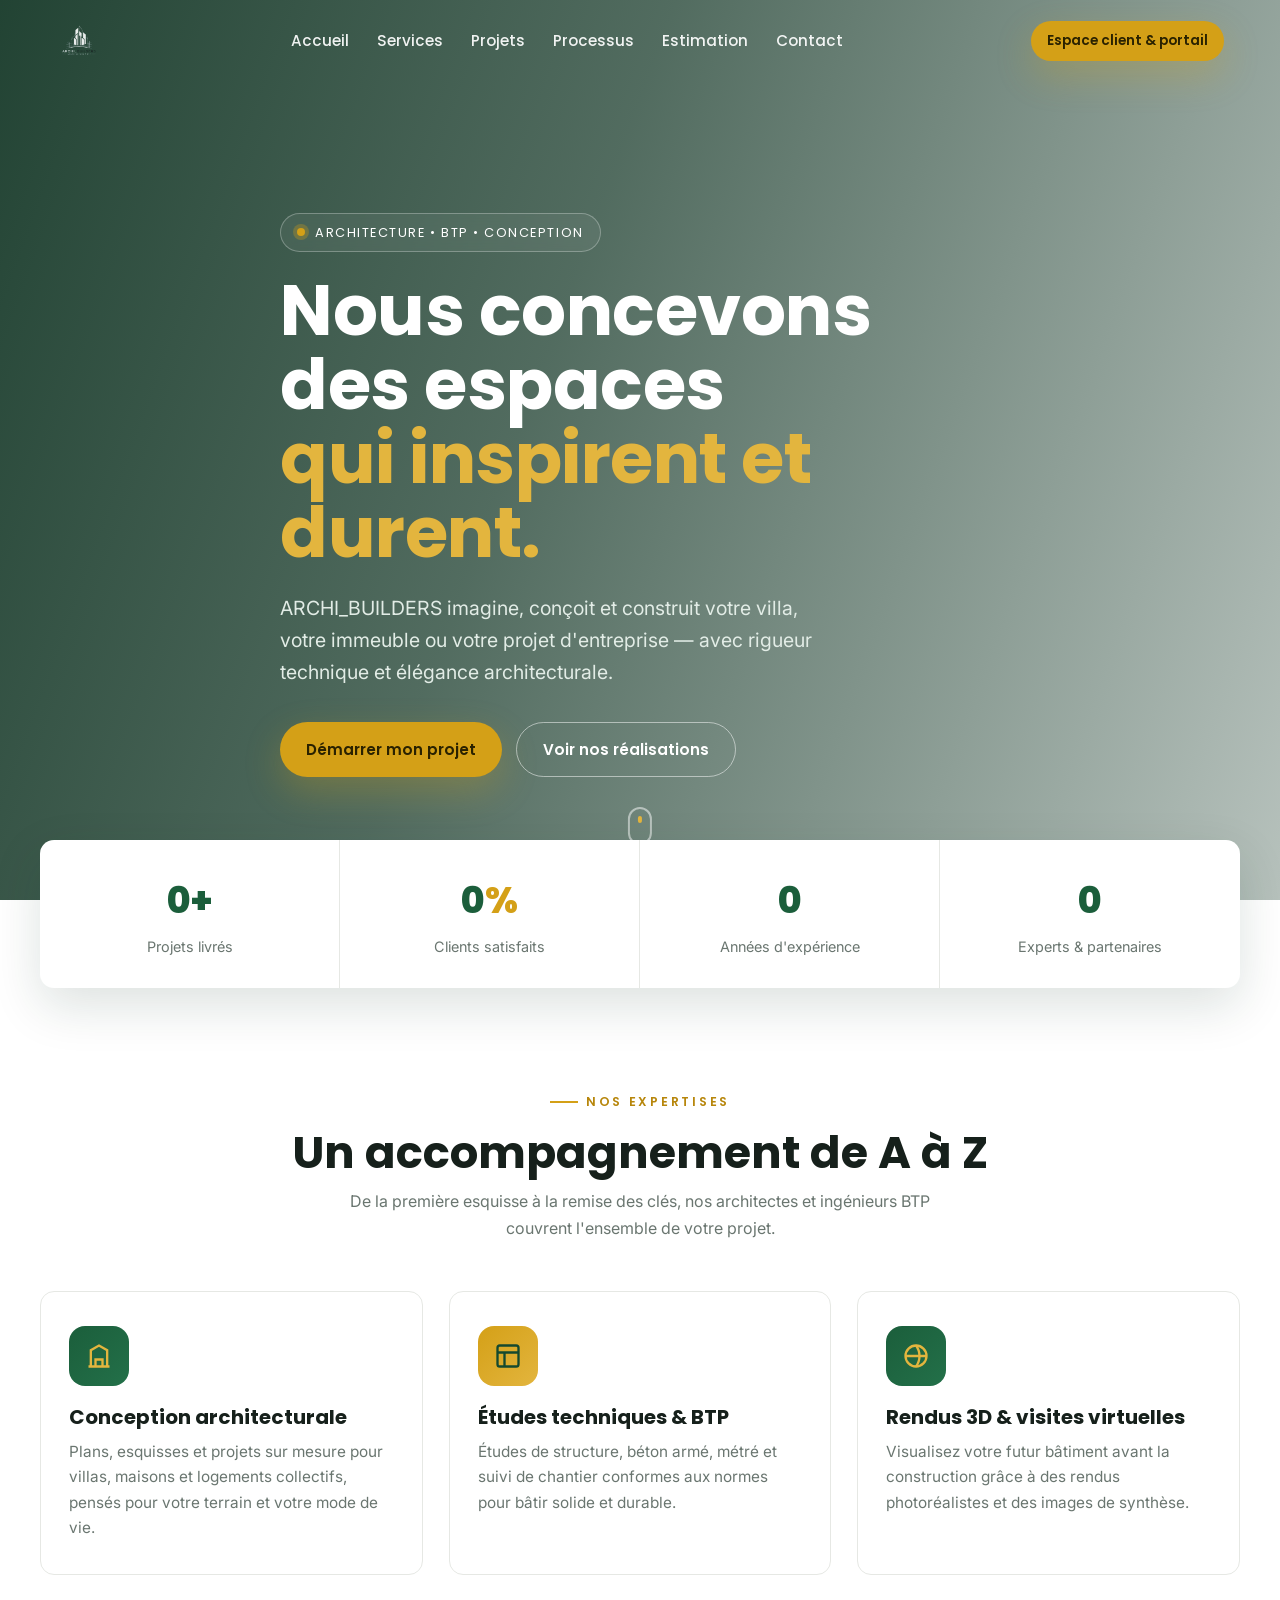
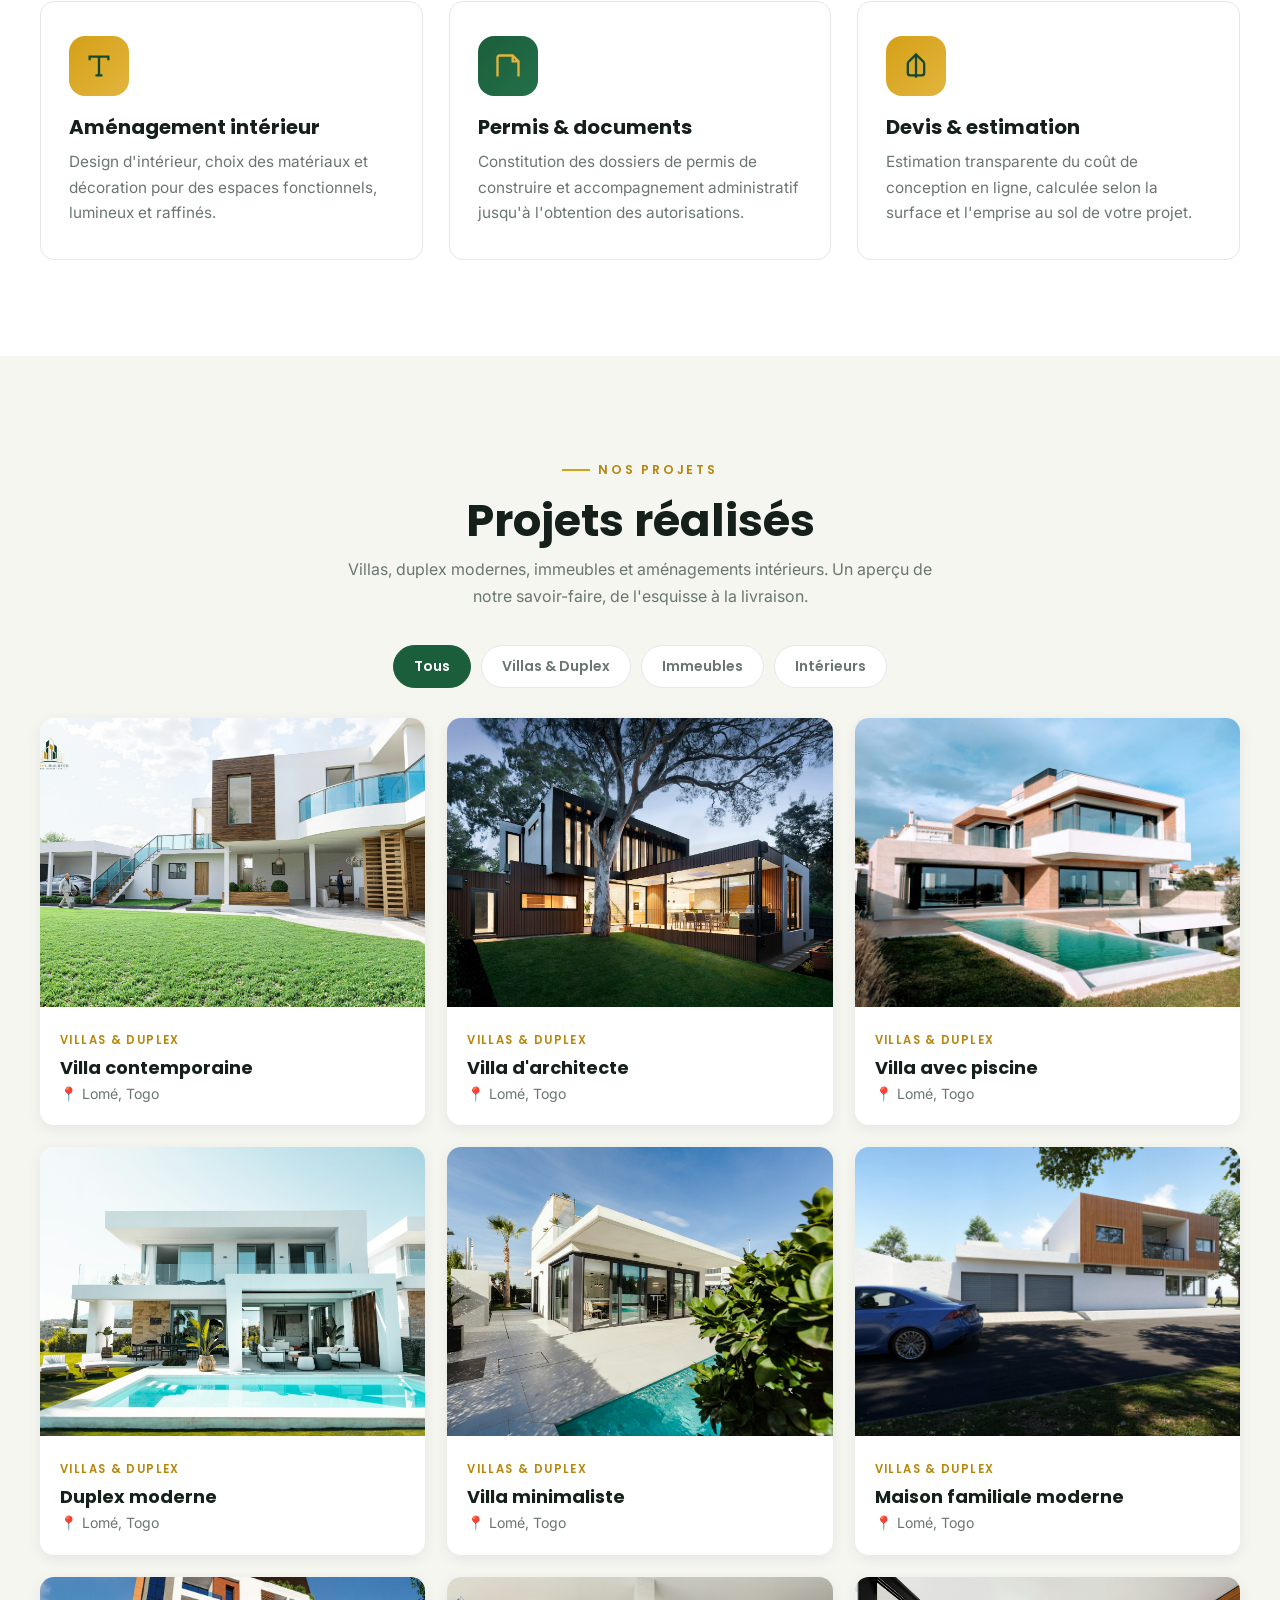
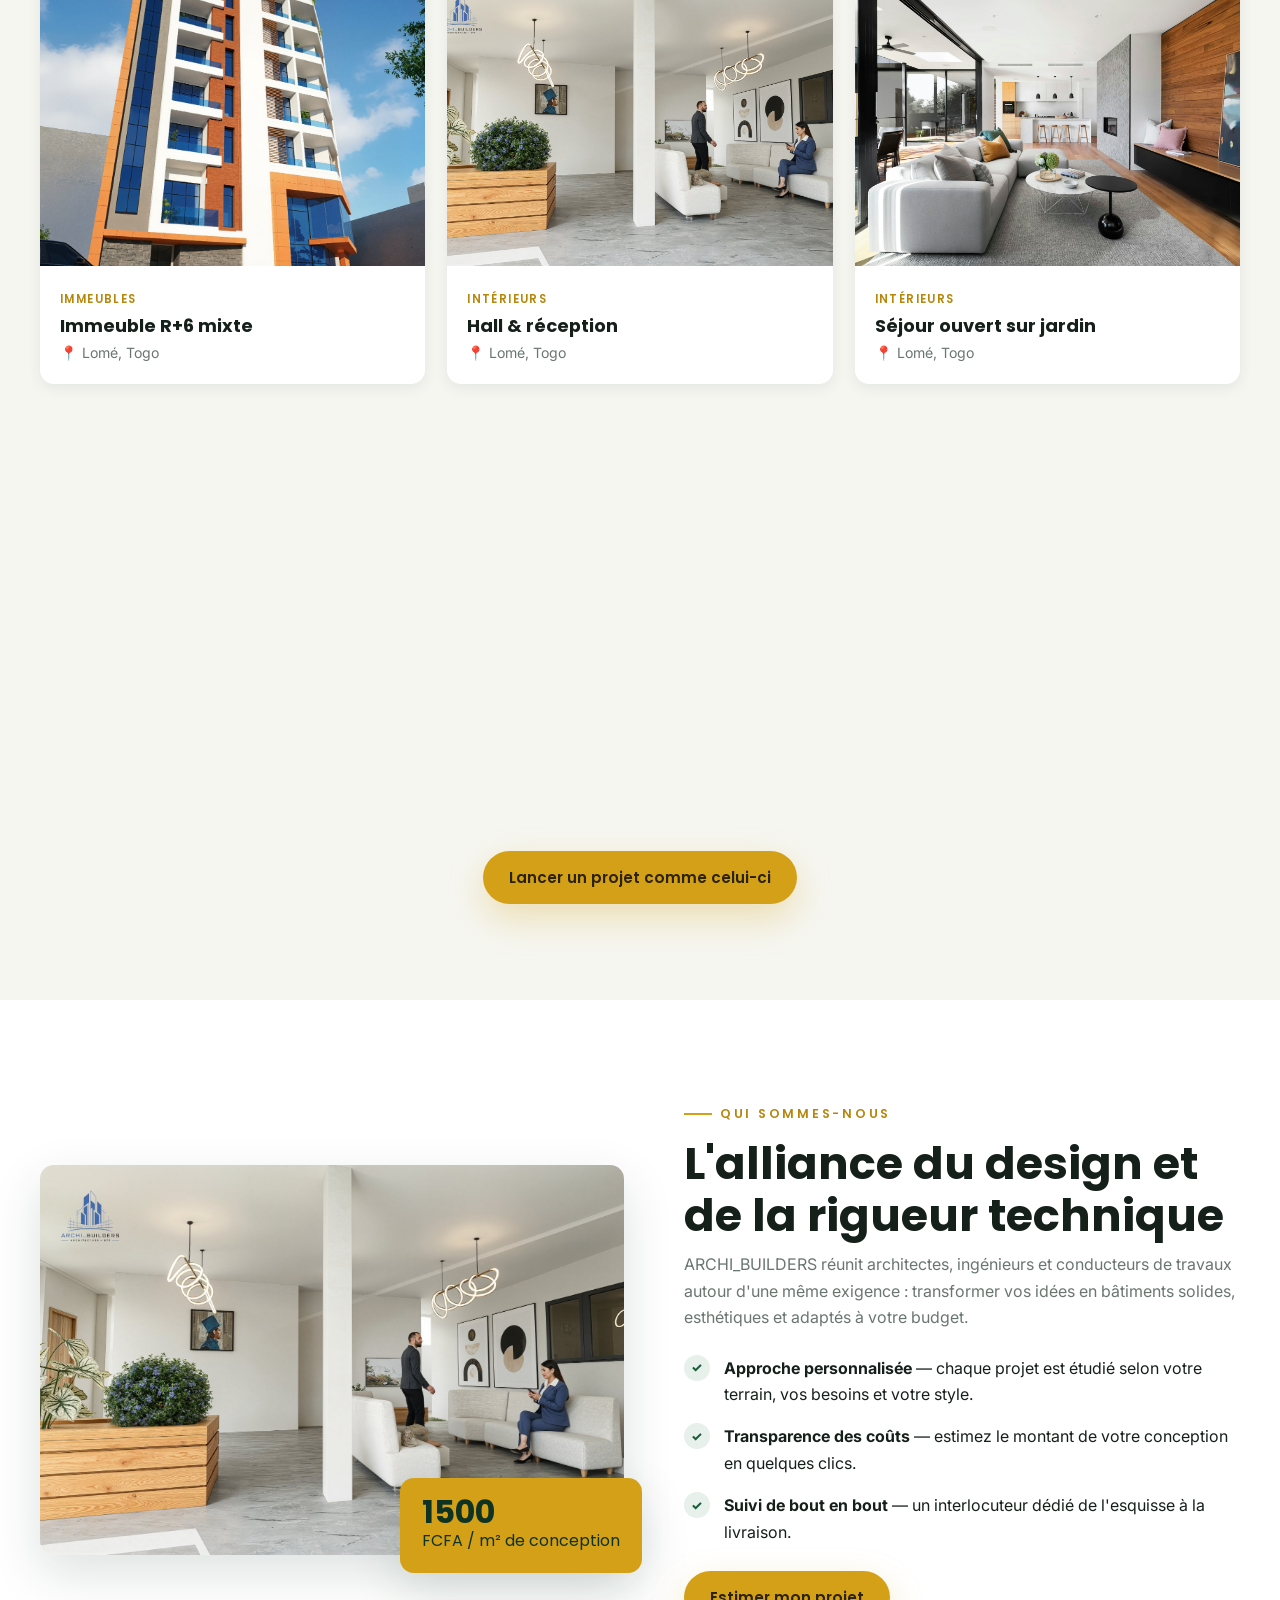
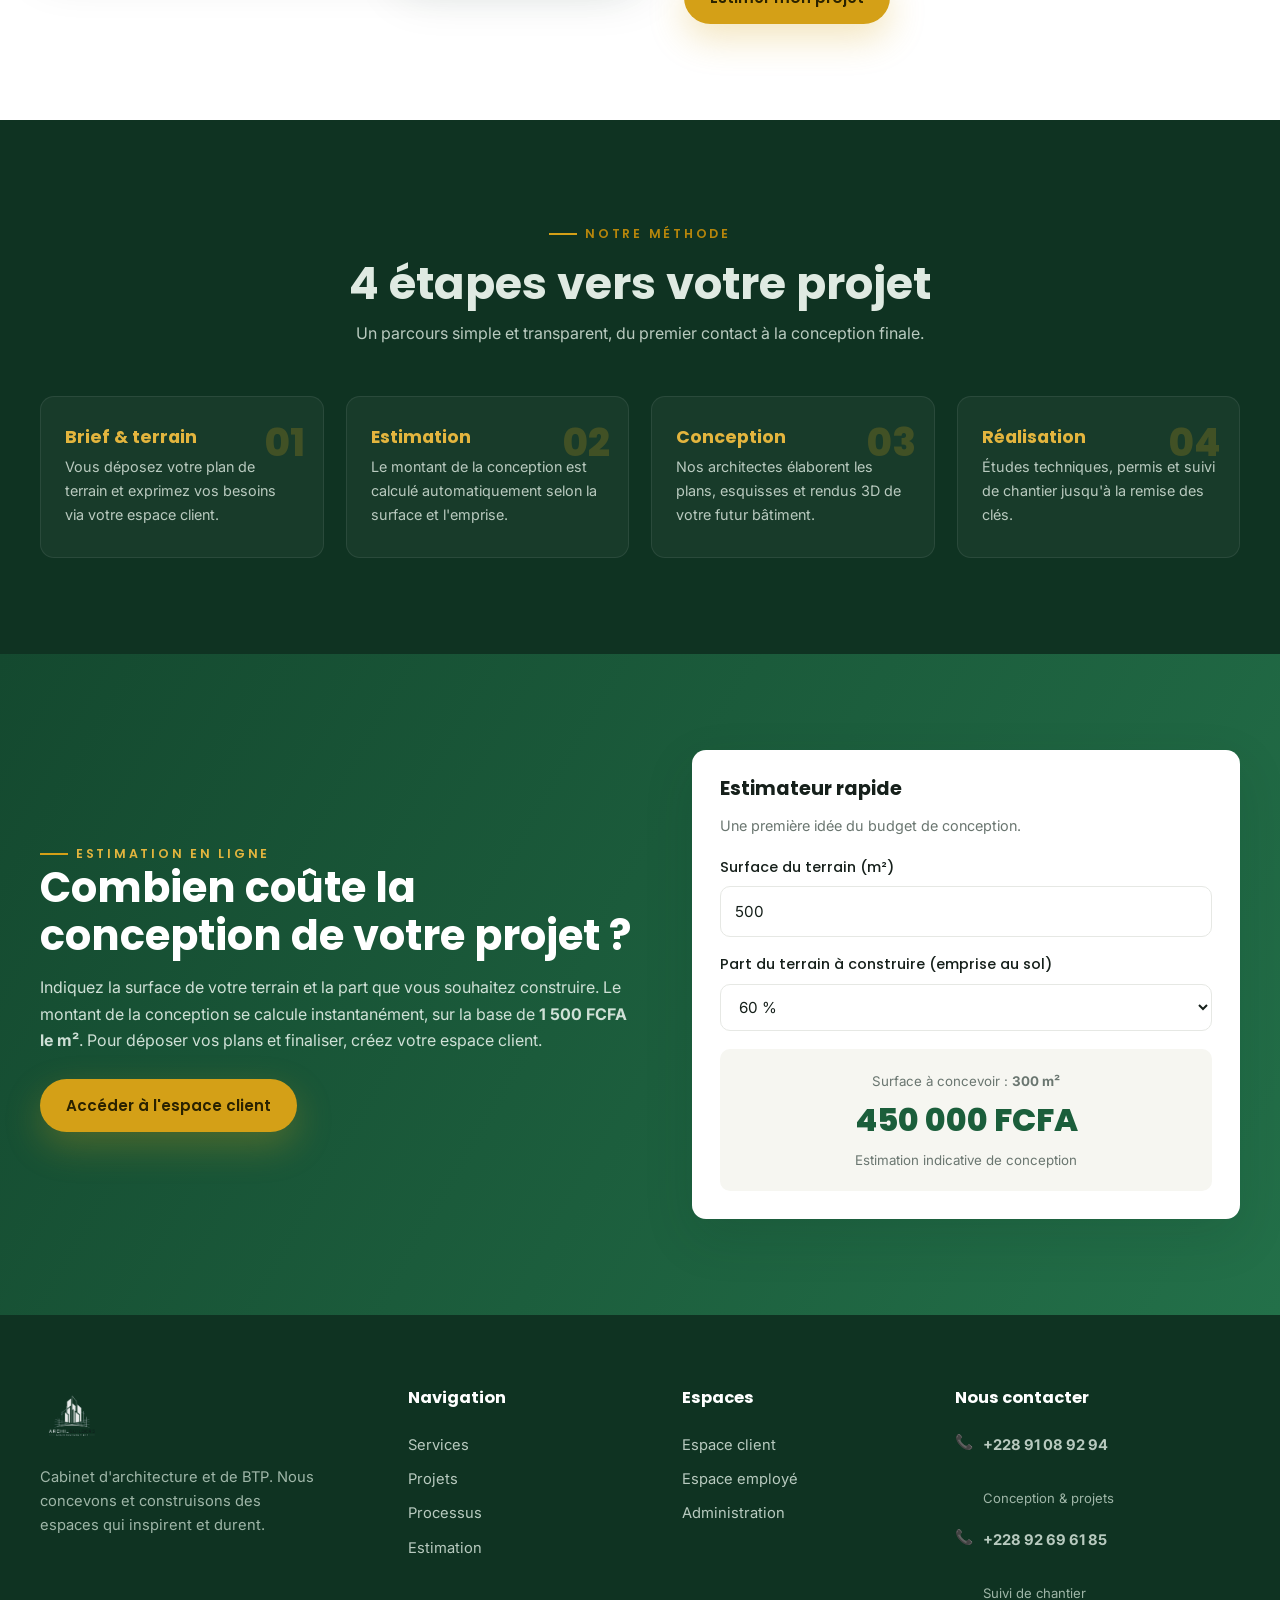
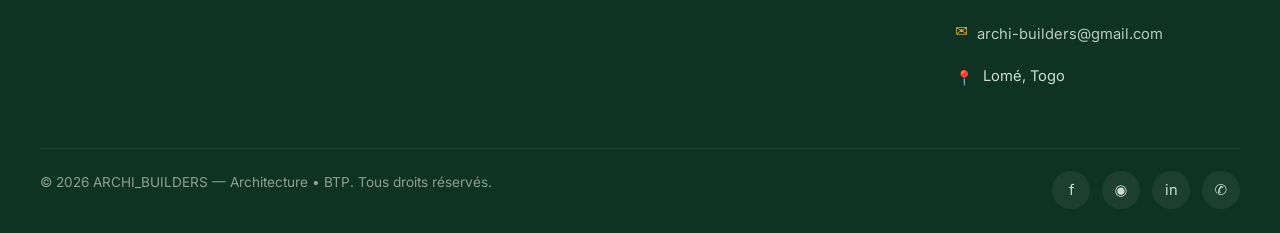
==== index.html @ 90ccdd12 "Site web ARCHI_BUILDERS — version initiale Co-Authored-By: Claude Opus 4.8 <noreply@anthropic.com>" ====
<!DOCTYPE html>
<html lang="fr">
<head>
  <meta charset="UTF-8" />
  <meta name="viewport" content="width=device-width, initial-scale=1.0" />
  <title>ARCHI_BUILDERS — Architecture &amp; BTP | Conception sur mesure</title>
  <meta name="description" content="ARCHI_BUILDERS — Cabinet d'architecture et BTP. Conception de villas, immeubles et espaces sur mesure. Estimez le coût de votre projet en ligne." />
  <link rel="icon" href="assets/images/logo-color.png" />
  <link rel="preconnect" href="https://fonts.googleapis.com" />
  <link rel="preconnect" href="https://fonts.gstatic.com" crossorigin />
  <link href="https://fonts.googleapis.com/css2?family=Poppins:wght@400;500;600;700;800&family=Inter:wght@400;500;600&display=swap" rel="stylesheet" />
  <link rel="stylesheet" href="css/style.css" />
</head>
<body>

  <!-- ===================== NAVBAR ===================== -->
  <header class="nav" id="nav">
    <a href="index.html" class="nav__brand">
      <img src="assets/images/logo-white.png" alt="ARCHI_BUILDERS" id="navLogo" />
    </a>
    <nav class="nav__links" id="navLinks">
      <a href="#accueil">Accueil</a>
      <a href="#services">Services</a>
      <a href="#projets">Projets</a>
      <a href="#processus">Processus</a>
      <a href="#estimation">Estimation</a>
      <a href="#contact">Contact</a>
    </nav>
    <div class="nav__cta">
      <a href="portail.html" class="btn btn--gold btn--sm">Espace client &amp; portail</a>
      <button class="nav__burger" id="burger" aria-label="Menu"><span></span><span></span><span></span></button>
    </div>
  </header>

  <!-- ===================== HERO ===================== -->
  <section class="hero" id="accueil">
    <div class="hero__slides">
      <div class="hero__slide" style="background-image:url('assets/images/render-villa.jpg')"></div>
      <div class="hero__slide" style="background-image:url('assets/images/render-tower.jpg')"></div>
      <div class="hero__slide" style="background-image:url('assets/images/render-house.jpg')"></div>
    </div>
    <div class="container hero__inner">
      <span class="hero__badge"><span class="dot"></span> Architecture &bull; BTP &bull; Conception</span>
      <h1>Nous concevons des espaces<br /><span class="accent">qui inspirent et durent.</span></h1>
      <p class="hero__sub">ARCHI_BUILDERS imagine, conçoit et construit votre villa, votre immeuble ou votre projet d'entreprise — avec rigueur technique et élégance architecturale.</p>
      <div class="hero__actions">
        <a href="portail.html" class="btn btn--gold">Démarrer mon projet</a>
        <a href="#projets" class="btn btn--ghost">Voir nos réalisations</a>
      </div>
    </div>
    <div class="hero__scroll">
      <div class="mouse"></div>
      <span>Défiler</span>
    </div>
  </section>

  <!-- ===================== STATS ===================== -->
  <div class="container stats">
    <div class="stats__grid reveal">
      <div class="stat"><div class="stat__num"><span data-count="120">0</span>+</div><div class="stat__label">Projets livrés</div></div>
      <div class="stat"><div class="stat__num"><span data-count="95">0</span><span class="text-gold">%</span></div><div class="stat__label">Clients satisfaits</div></div>
      <div class="stat"><div class="stat__num"><span data-count="12">0</span></div><div class="stat__label">Années d'expérience</div></div>
      <div class="stat"><div class="stat__num"><span data-count="35">0</span></div><div class="stat__label">Experts &amp; partenaires</div></div>
    </div>
  </div>

  <!-- ===================== SERVICES ===================== -->
  <section class="section" id="services">
    <div class="container">
      <div class="head-center reveal">
        <span class="eyebrow">Nos expertises</span>
        <h2 class="section-title">Un accompagnement de A à Z</h2>
        <p class="section-lead">De la première esquisse à la remise des clés, nos architectes et ingénieurs BTP couvrent l'ensemble de votre projet.</p>
      </div>
      <div class="services-grid">
        <article class="scard reveal" data-d="1">
          <div class="scard__icon">
            <svg width="28" height="28" viewBox="0 0 24 24" fill="none" stroke="currentColor" stroke-width="2"><path d="M3 21h18M5 21V7l7-4 7 4v14M9 21v-6h6v6"/></svg>
          </div>
          <h3>Conception architecturale</h3>
          <p>Plans, esquisses et projets sur mesure pour villas, maisons et logements collectifs, pensés pour votre terrain et votre mode de vie.</p>
        </article>
        <article class="scard reveal" data-d="2">
          <div class="scard__icon">
            <svg width="28" height="28" viewBox="0 0 24 24" fill="none" stroke="currentColor" stroke-width="2"><rect x="3" y="3" width="18" height="18" rx="2"/><path d="M3 9h18M9 21V9"/></svg>
          </div>
          <h3>Études techniques &amp; BTP</h3>
          <p>Études de structure, béton armé, métré et suivi de chantier conformes aux normes pour bâtir solide et durable.</p>
        </article>
        <article class="scard reveal" data-d="3">
          <div class="scard__icon">
            <svg width="28" height="28" viewBox="0 0 24 24" fill="none" stroke="currentColor" stroke-width="2"><circle cx="12" cy="12" r="9"/><path d="M12 3a15 15 0 0 1 0 18M3 12h18"/></svg>
          </div>
          <h3>Rendus 3D &amp; visites virtuelles</h3>
          <p>Visualisez votre futur bâtiment avant la construction grâce à des rendus photoréalistes et des images de synthèse.</p>
        </article>
        <article class="scard reveal" data-d="1">
          <div class="scard__icon">
            <svg width="28" height="28" viewBox="0 0 24 24" fill="none" stroke="currentColor" stroke-width="2"><path d="M4 7V4h16v3M9 20h6M12 4v16"/></svg>
          </div>
          <h3>Aménagement intérieur</h3>
          <p>Design d'intérieur, choix des matériaux et décoration pour des espaces fonctionnels, lumineux et raffinés.</p>
        </article>
        <article class="scard reveal" data-d="2">
          <div class="scard__icon">
            <svg width="28" height="28" viewBox="0 0 24 24" fill="none" stroke="currentColor" stroke-width="2"><path d="M3 21V5a2 2 0 0 1 2-2h11l5 5v13M16 3v5h5"/></svg>
          </div>
          <h3>Permis &amp; documents</h3>
          <p>Constitution des dossiers de permis de construire et accompagnement administratif jusqu'à l'obtention des autorisations.</p>
        </article>
        <article class="scard reveal" data-d="3">
          <div class="scard__icon">
            <svg width="28" height="28" viewBox="0 0 24 24" fill="none" stroke="currentColor" stroke-width="2"><path d="M12 2v20M5 9l7-7 7 7M5 9v9a2 2 0 0 0 2 2h10a2 2 0 0 0 2-2V9"/></svg>
          </div>
          <h3>Devis &amp; estimation</h3>
          <p>Estimation transparente du coût de conception en ligne, calculée selon la surface et l'emprise au sol de votre projet.</p>
        </article>
      </div>
    </div>
  </section>

  <!-- ===================== PROJETS RÉALISÉS ===================== -->
  <section class="section section--soft" id="projets">
    <div class="container">
      <div class="head-center reveal">
        <span class="eyebrow">Nos projets</span>
        <h2 class="section-title">Projets réalisés</h2>
        <p class="section-lead">Villas, duplex modernes, immeubles et aménagements intérieurs. Un aperçu de notre savoir-faire, de l'esquisse à la livraison.</p>
      </div>

      <div class="proj-filters reveal" id="projFilters">
        <button class="chip active" data-f="all">Tous</button>
        <button class="chip" data-f="villas">Villas &amp; Duplex</button>
        <button class="chip" data-f="immeubles">Immeubles</button>
        <button class="chip" data-f="interieurs">Intérieurs</button>
      </div>

      <div class="proj-grid" id="projGrid">
        <article class="pcard reveal" data-cat="villas" data-img="assets/images/render-villa.jpg">
          <div class="pcard__img"><img src="assets/images/render-villa.jpg" alt="Villa contemporaine" loading="lazy" /><span class="pcard__zoom">＋</span></div>
          <div class="pcard__body"><span class="pcard__cat">Villas &amp; Duplex</span><h3>Villa contemporaine</h3><p>📍 Lomé, Togo</p></div>
        </article>
        <article class="pcard reveal" data-cat="villas" data-img="assets/images/ext-villa-dusk.jpg">
          <div class="pcard__img"><img src="assets/images/ext-villa-dusk.jpg" alt="Villa d'architecte" loading="lazy" /><span class="pcard__zoom">＋</span></div>
          <div class="pcard__body"><span class="pcard__cat">Villas &amp; Duplex</span><h3>Villa d'architecte</h3><p>📍 Lomé, Togo</p></div>
        </article>
        <article class="pcard reveal" data-cat="villas" data-img="assets/images/ext-villa-pool.jpg">
          <div class="pcard__img"><img src="assets/images/ext-villa-pool.jpg" alt="Villa avec piscine" loading="lazy" /><span class="pcard__zoom">＋</span></div>
          <div class="pcard__body"><span class="pcard__cat">Villas &amp; Duplex</span><h3>Villa avec piscine</h3><p>📍 Lomé, Togo</p></div>
        </article>
        <article class="pcard reveal" data-cat="villas" data-img="assets/images/ext-villa-terrace.jpg">
          <div class="pcard__img"><img src="assets/images/ext-villa-terrace.jpg" alt="Duplex moderne" loading="lazy" /><span class="pcard__zoom">＋</span></div>
          <div class="pcard__body"><span class="pcard__cat">Villas &amp; Duplex</span><h3>Duplex moderne</h3><p>📍 Lomé, Togo</p></div>
        </article>
        <article class="pcard reveal" data-cat="villas" data-img="assets/images/ext-villa-white.jpg">
          <div class="pcard__img"><img src="assets/images/ext-villa-white.jpg" alt="Villa minimaliste" loading="lazy" /><span class="pcard__zoom">＋</span></div>
          <div class="pcard__body"><span class="pcard__cat">Villas &amp; Duplex</span><h3>Villa minimaliste</h3><p>📍 Lomé, Togo</p></div>
        </article>
        <article class="pcard reveal" data-cat="villas" data-img="assets/images/render-house.jpg">
          <div class="pcard__img"><img src="assets/images/render-house.jpg" alt="Maison familiale moderne" loading="lazy" /><span class="pcard__zoom">＋</span></div>
          <div class="pcard__body"><span class="pcard__cat">Villas &amp; Duplex</span><h3>Maison familiale moderne</h3><p>📍 Lomé, Togo</p></div>
        </article>
        <article class="pcard reveal" data-cat="immeubles" data-img="assets/images/render-tower.jpg">
          <div class="pcard__img"><img src="assets/images/render-tower.jpg" alt="Immeuble R+6" loading="lazy" /><span class="pcard__zoom">＋</span></div>
          <div class="pcard__body"><span class="pcard__cat">Immeubles</span><h3>Immeuble R+6 mixte</h3><p>📍 Lomé, Togo</p></div>
        </article>
        <article class="pcard reveal" data-cat="interieurs" data-img="assets/images/render-interior.jpg">
          <div class="pcard__img"><img src="assets/images/render-interior.jpg" alt="Hall et réception" loading="lazy" /><span class="pcard__zoom">＋</span></div>
          <div class="pcard__body"><span class="pcard__cat">Intérieurs</span><h3>Hall &amp; réception</h3><p>📍 Lomé, Togo</p></div>
        </article>
        <article class="pcard reveal" data-cat="interieurs" data-img="assets/images/int-living-garden.jpg">
          <div class="pcard__img"><img src="assets/images/int-living-garden.jpg" alt="Séjour ouvert sur jardin" loading="lazy" /><span class="pcard__zoom">＋</span></div>
          <div class="pcard__body"><span class="pcard__cat">Intérieurs</span><h3>Séjour ouvert sur jardin</h3><p>📍 Lomé, Togo</p></div>
        </article>
        <article class="pcard reveal" data-cat="interieurs" data-img="assets/images/int-living-stair.jpg">
          <div class="pcard__img"><img src="assets/images/int-living-stair.jpg" alt="Séjour et mezzanine" loading="lazy" /><span class="pcard__zoom">＋</span></div>
          <div class="pcard__body"><span class="pcard__cat">Intérieurs</span><h3>Séjour &amp; mezzanine</h3><p>📍 Lomé, Togo</p></div>
        </article>
        <article class="pcard reveal" data-cat="interieurs" data-img="assets/images/int-living-warm.jpg">
          <div class="pcard__img"><img src="assets/images/int-living-warm.jpg" alt="Salon design" loading="lazy" /><span class="pcard__zoom">＋</span></div>
          <div class="pcard__body"><span class="pcard__cat">Intérieurs</span><h3>Salon design chaleureux</h3><p>📍 Lomé, Togo</p></div>
        </article>
        <article class="pcard reveal" data-cat="interieurs" data-img="assets/images/int-living-glass.jpg">
          <div class="pcard__img"><img src="assets/images/int-living-glass.jpg" alt="Salon baie vitrée" loading="lazy" /><span class="pcard__zoom">＋</span></div>
          <div class="pcard__body"><span class="pcard__cat">Intérieurs</span><h3>Salon baie vitrée</h3><p>📍 Lomé, Togo</p></div>
        </article>
      </div>

      <div class="center" style="margin-top:38px">
        <a href="portail.html" class="btn btn--gold">Lancer un projet comme celui-ci</a>
      </div>
    </div>
  </section>

  <!-- ===================== À PROPOS ===================== -->
  <section class="section">
    <div class="container about">
      <div class="about__media reveal">
        <img src="assets/images/render-interior.jpg" alt="Intérieur conçu par ARCHI_BUILDERS" loading="lazy" />
        <div class="about__badge"><b>1500</b>FCFA / m² de conception</div>
      </div>
      <div class="about__text reveal" data-d="1">
        <span class="eyebrow">Qui sommes-nous</span>
        <h2 class="section-title">L'alliance du design et de la rigueur technique</h2>
        <p class="section-lead">ARCHI_BUILDERS réunit architectes, ingénieurs et conducteurs de travaux autour d'une même exigence : transformer vos idées en bâtiments solides, esthétiques et adaptés à votre budget.</p>
        <ul class="feature-list">
          <li><span class="ic">✓</span><div><b>Approche personnalisée</b> — chaque projet est étudié selon votre terrain, vos besoins et votre style.</div></li>
          <li><span class="ic">✓</span><div><b>Transparence des coûts</b> — estimez le montant de votre conception en quelques clics.</div></li>
          <li><span class="ic">✓</span><div><b>Suivi de bout en bout</b> — un interlocuteur dédié de l'esquisse à la livraison.</div></li>
        </ul>
        <div style="margin-top:26px">
          <a href="#estimation" class="btn btn--gold">Estimer mon projet</a>
        </div>
      </div>
    </div>
  </section>

  <!-- ===================== PROCESSUS ===================== -->
  <section class="section section--dark" id="processus">
    <div class="container">
      <div class="head-center reveal">
        <span class="eyebrow">Notre méthode</span>
        <h2 class="section-title">4 étapes vers votre projet</h2>
        <p class="section-lead">Un parcours simple et transparent, du premier contact à la conception finale.</p>
      </div>
      <div class="steps">
        <div class="step reveal" data-d="1"><h4>Brief &amp; terrain</h4><p>Vous déposez votre plan de terrain et exprimez vos besoins via votre espace client.</p></div>
        <div class="step reveal" data-d="2"><h4>Estimation</h4><p>Le montant de la conception est calculé automatiquement selon la surface et l'emprise.</p></div>
        <div class="step reveal" data-d="3"><h4>Conception</h4><p>Nos architectes élaborent les plans, esquisses et rendus 3D de votre futur bâtiment.</p></div>
        <div class="step reveal" data-d="3"><h4>Réalisation</h4><p>Études techniques, permis et suivi de chantier jusqu'à la remise des clés.</p></div>
      </div>
    </div>
  </section>

  <!-- ===================== ESTIMATION (mini-calculateur) ===================== -->
  <section class="section cta-band" id="estimation">
    <div class="container cta-band__inner">
      <div class="reveal">
        <span class="eyebrow" style="color:var(--gold-400)">Estimation en ligne</span>
        <h2>Combien coûte la conception de votre projet&nbsp;?</h2>
        <p>Indiquez la surface de votre terrain et la part que vous souhaitez construire. Le montant de la conception se calcule instantanément, sur la base de <b>1&nbsp;500&nbsp;FCFA le m²</b>. Pour déposer vos plans et finaliser, créez votre espace client.</p>
        <a href="portail.html" class="btn btn--gold">Accéder à l'espace client</a>
      </div>
      <div class="mini-calc reveal" data-d="1">
        <h3>Estimateur rapide</h3>
        <p class="muted">Une première idée du budget de conception.</p>
        <div class="field">
          <label for="mTerrain">Surface du terrain (m²)</label>
          <input class="input" type="number" id="mTerrain" min="0" placeholder="Ex. 500" value="500" />
        </div>
        <div class="field">
          <label for="mPct">Part du terrain à construire (emprise au sol)</label>
          <select class="select" id="mPct">
            <option value="20">20 %</option>
            <option value="30">30 %</option>
            <option value="40">40 %</option>
            <option value="50">50 %</option>
            <option value="60" selected>60 %</option>
            <option value="70">70 %</option>
            <option value="80">80 %</option>
            <option value="90">90 %</option>
            <option value="100">100 % (toute la surface)</option>
          </select>
        </div>
        <div class="result">
          <small>Surface à concevoir : <b id="mBuilt">300 m²</b></small>
          <div class="amount" id="mAmount">450 000 FCFA</div>
          <small>Estimation indicative de conception</small>
        </div>
      </div>
    </div>
  </section>

  <!-- ===================== FOOTER / CONTACT ===================== -->
  <footer class="footer" id="contact">
    <div class="container footer__grid">
      <div class="footer__brand">
        <img src="assets/images/logo-white.png" alt="ARCHI_BUILDERS" />
        <p>Cabinet d'architecture et de BTP. Nous concevons et construisons des espaces qui inspirent et durent.</p>
      </div>
      <div>
        <h5>Navigation</h5>
        <a href="#services">Services</a>
        <a href="#projets">Projets</a>
        <a href="#processus">Processus</a>
        <a href="#estimation">Estimation</a>
      </div>
      <div>
        <h5>Espaces</h5>
        <a href="portail.html">Espace client</a>
        <a href="portail.html">Espace employé</a>
        <a href="portail.html">Administration</a>
      </div>
      <div>
        <h5>Nous contacter</h5>
        <div class="contact-line"><span class="ic">📞</span><div><a href="tel:+22891089294"><b>+228 91 08 92 94</b></a><br /><span style="color:#9fb6a8;font-size:.82rem">Conception &amp; projets</span></div></div>
        <div class="contact-line"><span class="ic">📞</span><div><a href="tel:+22892696185"><b>+228 92 69 61 85</b></a><br /><span style="color:#9fb6a8;font-size:.82rem">Suivi de chantier</span></div></div>
        <div class="contact-line"><span class="ic">✉️</span><div><a href="mailto:archi-builders@gmail.com">archi-builders@gmail.com</a></div></div>
        <div class="contact-line"><span class="ic">📍</span><div>Lomé, Togo</div></div>
      </div>
    </div>
    <div class="container footer__bottom">
      <span>© <span id="year"></span> ARCHI_BUILDERS — Architecture &bull; BTP. Tous droits réservés.</span>
      <div class="socials">
        <a href="#" aria-label="Facebook">f</a>
        <a href="#" aria-label="Instagram">◉</a>
        <a href="#" aria-label="LinkedIn">in</a>
        <a href="#" aria-label="WhatsApp">✆</a>
      </div>
    </div>
  </footer>

  <!-- ===================== LIGHTBOX ===================== -->
  <div class="lightbox" id="lightbox">
    <button class="lightbox__close" id="lbClose">&times;</button>
    <img src="" alt="Aperçu" id="lbImg" />
  </div>

  <script src="js/data.js"></script>
  <script src="js/main.js"></script>
</body>
</html>
---- css/style.css ----
/* =====================================================================
   ARCHI_BUILDERS — Feuille de style principale
   Charte : Vert forêt + Or  (identité du logo)
   ===================================================================== */

/* ----------  Variables de marque  ---------- */
:root {
  --green-900: #0f3322;
  --green-800: #14492f;
  --green-700: #1b5e3b;
  --green-600: #237049;
  --green-100: #e7f0ea;

  --gold-600: #b7860b;
  --gold-500: #d4a017;
  --gold-400: #e3b53e;
  --gold-100: #f8eecb;

  --ink: #16201b;
  --muted: #6a7670;
  --line: #e6e8e4;

  --bg: #ffffff;
  --bg-soft: #f6f6f1;
  --bg-dark: #0f3322;

  --white: #ffffff;
  --danger: #c0392b;
  --ok: #1e8a4c;

  --radius: 14px;
  --radius-sm: 10px;
  --shadow-sm: 0 4px 14px rgba(15, 51, 34, .08);
  --shadow: 0 18px 50px rgba(15, 51, 34, .14);
  --shadow-gold: 0 14px 36px rgba(212, 160, 23, .28);

  --ff-head: "Poppins", "Segoe UI", system-ui, sans-serif;
  --ff-body: "Inter", "Segoe UI", system-ui, sans-serif;

  --maxw: 1200px;
}

/* ----------  Reset  ---------- */
*, *::before, *::after { box-sizing: border-box; }
* { margin: 0; padding: 0; }
html { scroll-behavior: smooth; -webkit-text-size-adjust: 100%; }
body {
  font-family: var(--ff-body);
  color: var(--ink);
  background: var(--bg);
  line-height: 1.65;
  overflow-x: hidden;
}
img { max-width: 100%; display: block; }
a { color: inherit; text-decoration: none; }
ul { list-style: none; }
button, input, select, textarea { font: inherit; color: inherit; }

h1, h2, h3, h4 { font-family: var(--ff-head); line-height: 1.15; font-weight: 700; }

/* ----------  Utilitaires  ---------- */
.container { width: min(100% - 40px, var(--maxw)); margin-inline: auto; }
.text-gold { color: var(--gold-500); }
.text-green { color: var(--green-700); }
.center { text-align: center; }
.hidden { display: none !important; }

.section { padding: 96px 0; }
.section--soft { background: var(--bg-soft); }
.section--dark { background: var(--bg-dark); color: #dfeae2; }

.eyebrow {
  display: inline-flex; align-items: center; gap: 8px;
  font-family: var(--ff-head); font-weight: 600; font-size: .78rem;
  letter-spacing: .22em; text-transform: uppercase;
  color: var(--gold-600);
}
.eyebrow::before { content: ""; width: 28px; height: 2px; background: var(--gold-500); }

.section-title { font-size: clamp(1.8rem, 3.6vw, 2.8rem); margin: 14px 0 10px; }
.section-lead { color: var(--muted); max-width: 620px; }
.section--dark .section-lead { color: #b9cabf; }
.head-center { text-align: center; }
.head-center .section-lead { margin-inline: auto; }

/* ----------  Boutons  ---------- */
.btn {
  --bg: var(--green-700);
  display: inline-flex; align-items: center; justify-content: center; gap: 10px;
  padding: 14px 26px; border: 0; border-radius: 999px; cursor: pointer;
  font-family: var(--ff-head); font-weight: 600; font-size: .95rem;
  background: var(--bg); color: #fff; transition: transform .2s, box-shadow .2s, background .2s;
  white-space: nowrap;
}
.btn:hover { transform: translateY(-2px); box-shadow: var(--shadow-sm); }
.btn--gold { background: var(--gold-500); color: #2a2200; box-shadow: var(--shadow-gold); }
.btn--gold:hover { background: var(--gold-400); }
.btn--ghost { background: transparent; border: 1.5px solid rgba(255,255,255,.5); color: #fff; }
.btn--ghost:hover { background: rgba(255,255,255,.12); }
.btn--outline { background: transparent; border: 1.5px solid var(--green-700); color: var(--green-700); }
.btn--outline:hover { background: var(--green-700); color: #fff; }
.btn--block { width: 100%; }
.btn--sm { padding: 9px 16px; font-size: .85rem; }

/* =====================================================================
   NAVBAR
   ===================================================================== */
.nav {
  position: fixed; inset: 0 0 auto 0; z-index: 60;
  display: flex; align-items: center; justify-content: space-between;
  padding: 18px clamp(20px, 5vw, 56px);
  transition: background .3s, box-shadow .3s, padding .3s;
}
.nav--scrolled { background: rgba(255,255,255,.95); backdrop-filter: blur(10px); box-shadow: var(--shadow-sm); padding-block: 12px; }
.nav__brand { display: flex; align-items: center; gap: 12px; }
.nav__brand img { height: 46px; width: auto; }
.nav__links { display: flex; align-items: center; gap: 28px; }
.nav__links a { font-family: var(--ff-head); font-weight: 500; font-size: .95rem; color: #fff; opacity: .92; transition: opacity .2s, color .2s; }
.nav__links a:hover { opacity: 1; color: var(--gold-400); }
.nav--scrolled .nav__links a { color: var(--ink); }
.nav--scrolled .nav__links a:hover { color: var(--green-700); }
.nav__cta { display: flex; align-items: center; gap: 12px; }
.nav__burger { display: none; background: none; border: 0; cursor: pointer; padding: 6px; }
.nav__burger span { display: block; width: 26px; height: 2.5px; background: #fff; margin: 5px 0; border-radius: 2px; transition: .3s; }
.nav--scrolled .nav__burger span { background: var(--ink); }

/* Pages internes (fond clair) : nav toujours sombre */
.nav--solid { background: rgba(255,255,255,.96); backdrop-filter: blur(10px); box-shadow: var(--shadow-sm); }
.nav--solid .nav__links a, .nav--solid .nav__burger span { color: var(--ink); background: initial; }
.nav--solid .nav__burger span { background: var(--ink); }

/* =====================================================================
   HERO
   ===================================================================== */
.hero { position: relative; min-height: 100vh; display: grid; align-items: center; color: #fff; overflow: hidden; }
.hero__slides { position: absolute; inset: 0; z-index: -2; }
.hero__slide {
  position: absolute; inset: 0; background-size: cover; background-position: center;
  opacity: 0; animation: heroFade 24s infinite; transform: scale(1.08);
}
.hero__slide:nth-child(1) { animation-delay: 0s; }
.hero__slide:nth-child(2) { animation-delay: 8s; }
.hero__slide:nth-child(3) { animation-delay: 16s; }
@keyframes heroFade {
  0%   { opacity: 0; transform: scale(1.12); }
  6%   { opacity: 1; }
  30%  { opacity: 1; transform: scale(1); }
  36%  { opacity: 0; }
  100% { opacity: 0; }
}
.hero::after {
  content: ""; position: absolute; inset: 0; z-index: -1;
  background: linear-gradient(110deg, rgba(15,51,34,.92) 0%, rgba(15,51,34,.72) 42%, rgba(15,51,34,.30) 100%);
}
.hero__inner { padding-top: 90px; max-width: 720px; }
.hero__badge {
  display: inline-flex; align-items: center; gap: 10px; padding: 8px 16px; margin-bottom: 22px;
  border: 1px solid rgba(255,255,255,.28); border-radius: 999px;
  font-family: var(--ff-head); font-size: .8rem; letter-spacing: .12em; text-transform: uppercase;
  backdrop-filter: blur(6px); background: rgba(255,255,255,.06);
}
.hero__badge .dot { width: 8px; height: 8px; border-radius: 50%; background: var(--gold-500); box-shadow: 0 0 0 4px rgba(212,160,23,.3); }
.hero h1 { font-size: clamp(2.4rem, 6vw, 4.4rem); line-height: 1.05; letter-spacing: -.5px; }
.hero h1 .accent { color: var(--gold-400); }
.hero__sub { margin: 22px 0 34px; font-size: clamp(1.02rem, 2vw, 1.22rem); color: #e2ece6; max-width: 560px; }
.hero__actions { display: flex; gap: 14px; flex-wrap: wrap; }
.hero__scroll {
  position: absolute; bottom: 28px; left: 50%; transform: translateX(-50%);
  display: flex; flex-direction: column; align-items: center; gap: 8px; font-size: .72rem;
  letter-spacing: .2em; text-transform: uppercase; color: rgba(255,255,255,.7);
}
.hero__scroll .mouse { width: 24px; height: 38px; border: 2px solid rgba(255,255,255,.5); border-radius: 14px; position: relative; }
.hero__scroll .mouse::after { content: ""; position: absolute; top: 7px; left: 50%; transform: translateX(-50%); width: 4px; height: 7px; background: var(--gold-400); border-radius: 2px; animation: wheel 1.6s infinite; }
@keyframes wheel { 0% { opacity: 0; top: 7px; } 40% { opacity: 1; } 100% { opacity: 0; top: 18px; } }

/* Bandeau de stats sous le hero */
.stats { position: relative; margin-top: -60px; z-index: 5; }
.stats__grid {
  background: #fff; border-radius: var(--radius); box-shadow: var(--shadow);
  display: grid; grid-template-columns: repeat(4, 1fr); overflow: hidden;
}
.stat { padding: 30px 24px; text-align: center; border-right: 1px solid var(--line); }
.stat:last-child { border-right: 0; }
.stat__num { font-family: var(--ff-head); font-weight: 800; font-size: 2.3rem; color: var(--green-700); }
.stat__num .text-gold { color: var(--gold-500); }
.stat__label { color: var(--muted); font-size: .9rem; margin-top: 4px; }

/* =====================================================================
   SERVICES
   ===================================================================== */
.services-grid { display: grid; grid-template-columns: repeat(3, 1fr); gap: 26px; margin-top: 50px; }
.scard {
  background: #fff; border: 1px solid var(--line); border-radius: var(--radius); padding: 34px 28px;
  transition: transform .3s, box-shadow .3s, border-color .3s;
}
.scard:hover { transform: translateY(-8px); box-shadow: var(--shadow); border-color: transparent; }
.scard__icon {
  width: 60px; height: 60px; border-radius: 16px; display: grid; place-items: center; margin-bottom: 20px;
  background: linear-gradient(135deg, var(--green-700), var(--green-600)); color: var(--gold-400);
}
.scard:nth-child(even) .scard__icon { background: linear-gradient(135deg, var(--gold-500), var(--gold-400)); color: var(--green-800); }
.scard h3 { font-size: 1.25rem; margin-bottom: 10px; }
.scard p { color: var(--muted); font-size: .96rem; }

/* =====================================================================
   LIGHTBOX (aperçu plein écran des projets)
   ===================================================================== */
.lightbox { position: fixed; inset: 0; z-index: 200; background: rgba(8,20,14,.94); display: none; place-items: center; padding: 30px; }
.lightbox.open { display: grid; }
.lightbox img { max-width: 90vw; max-height: 85vh; border-radius: 10px; box-shadow: var(--shadow); }
.lightbox__close { position: absolute; top: 22px; right: 28px; font-size: 2rem; color: #fff; cursor: pointer; background: none; border: 0; }

/* =====================================================================
   PROJETS (filtres + cartes)
   ===================================================================== */
.proj-filters { display: flex; flex-wrap: wrap; gap: 10px; justify-content: center; margin: 36px 0 4px; }
.chip {
  border: 1.5px solid var(--line); background: #fff; color: var(--muted);
  padding: 9px 20px; border-radius: 999px; cursor: pointer;
  font-family: var(--ff-head); font-weight: 600; font-size: .88rem; transition: .2s;
}
.chip:hover { border-color: var(--green-600); color: var(--green-700); }
.chip.active { background: var(--green-700); color: #fff; border-color: var(--green-700); }

.proj-grid { display: grid; grid-template-columns: repeat(3, 1fr); gap: 22px; margin-top: 30px; }
.pcard { background: #fff; border-radius: var(--radius); overflow: hidden; box-shadow: var(--shadow-sm); cursor: pointer; transition: transform .3s, box-shadow .3s; }
.pcard:hover { transform: translateY(-8px); box-shadow: var(--shadow); }
.pcard__img { position: relative; aspect-ratio: 4 / 3; overflow: hidden; background: #e6e8e4; }
.pcard__img img { width: 100%; height: 100%; object-fit: cover; transition: transform .6s; }
.pcard:hover .pcard__img img { transform: scale(1.08); }
.pcard__zoom {
  position: absolute; top: 14px; right: 14px; width: 38px; height: 38px; border-radius: 50%;
  background: rgba(255,255,255,.92); color: var(--green-800); display: grid; place-items: center;
  font-size: 1.2rem; opacity: 0; transform: scale(.8); transition: .25s;
}
.pcard:hover .pcard__zoom { opacity: 1; transform: scale(1); }
.pcard__body { padding: 18px 20px 20px; }
.pcard__cat { font-family: var(--ff-head); font-size: .72rem; letter-spacing: .12em; text-transform: uppercase; color: var(--gold-600); font-weight: 600; }
.pcard__body h3 { font-size: 1.12rem; margin: 6px 0 4px; }
.pcard__body p { color: var(--muted); font-size: .88rem; }
.pcard.hide { display: none; }

/* =====================================================================
   PROCESSUS / À PROPOS
   ===================================================================== */
.about { display: grid; grid-template-columns: 1.05fr 1fr; gap: 60px; align-items: center; }
.about__media { position: relative; }
.about__media img { border-radius: var(--radius); box-shadow: var(--shadow); }
.about__badge {
  position: absolute; right: -18px; bottom: -18px; background: var(--gold-500); color: var(--green-900);
  padding: 18px 22px; border-radius: var(--radius); font-family: var(--ff-head); box-shadow: var(--shadow);
}
.about__badge b { font-size: 2rem; display: block; line-height: 1; }
.feature-list { margin-top: 24px; display: grid; gap: 16px; }
.feature-list li { display: flex; gap: 14px; align-items: flex-start; }
.feature-list .ic { flex: 0 0 auto; width: 26px; height: 26px; border-radius: 50%; background: var(--green-100); color: var(--green-700); display: grid; place-items: center; font-weight: 800; font-size: .8rem; }

.steps { display: grid; grid-template-columns: repeat(4, 1fr); gap: 22px; margin-top: 50px; counter-reset: s; }
.step { position: relative; padding: 30px 24px; background: #fff; border-radius: var(--radius); border: 1px solid var(--line); }
.step::before { counter-increment: s; content: "0" counter(s); font-family: var(--ff-head); font-weight: 800; font-size: 2.4rem; color: var(--gold-100); position: absolute; top: 14px; right: 18px; }
.section--dark .step { background: rgba(255,255,255,.04); border-color: rgba(255,255,255,.08); }
.section--dark .step::before { color: rgba(212,160,23,.22); }
.step h4 { font-size: 1.1rem; margin-bottom: 8px; color: var(--gold-400); }
.section:not(.section--dark) .step h4 { color: var(--green-700); }
.step p { font-size: .9rem; color: var(--muted); }
.section--dark .step p { color: #b9cabf; }

/* =====================================================================
   CTA CONCEPTION (mini calculateur d'accueil)
   ===================================================================== */
.cta-band { position: relative; overflow: hidden; background: linear-gradient(120deg, var(--green-800), var(--green-600)); color: #fff; }
.cta-band__inner { display: grid; grid-template-columns: 1.1fr 1fr; gap: 50px; align-items: center; }
.cta-band h2 { font-size: clamp(1.8rem, 3.5vw, 2.6rem); }
.cta-band p { color: #cfe0d6; margin: 14px 0 26px; }
.mini-calc { background: #fff; color: var(--ink); border-radius: var(--radius); padding: 28px; box-shadow: var(--shadow); }
.mini-calc h3 { font-size: 1.2rem; margin-bottom: 6px; }
.mini-calc .muted { color: var(--muted); font-size: .9rem; margin-bottom: 18px; }
.mini-calc .result { margin-top: 18px; padding: 18px; background: var(--bg-soft); border-radius: var(--radius-sm); text-align: center; }
.mini-calc .result .amount { font-family: var(--ff-head); font-weight: 800; font-size: 2rem; color: var(--green-700); }
.mini-calc .result small { color: var(--muted); }

/* =====================================================================
   FORMULAIRES (génériques)
   ===================================================================== */
.field { margin-bottom: 16px; }
.field label { display: block; font-family: var(--ff-head); font-weight: 500; font-size: .9rem; margin-bottom: 7px; }
.field .hint { color: var(--muted); font-size: .8rem; font-weight: 400; }
.input, .select, .textarea {
  width: 100%; padding: 12px 14px; border: 1.5px solid var(--line); border-radius: var(--radius-sm);
  background: #fff; transition: border-color .2s, box-shadow .2s; font-size: .95rem;
}
.input:focus, .select:focus, .textarea:focus { outline: none; border-color: var(--green-600); box-shadow: 0 0 0 3px rgba(35,112,73,.12); }
.textarea { resize: vertical; min-height: 90px; }
.grid-2 { display: grid; grid-template-columns: 1fr 1fr; gap: 16px; }
.filedrop {
  border: 1.6px dashed var(--green-600); border-radius: var(--radius-sm); padding: 22px; text-align: center;
  background: var(--green-100); cursor: pointer; transition: background .2s; color: var(--green-800);
}
.filedrop:hover { background: #dcebe1; }
.filedrop input { display: none; }
.filedrop .fname { display: block; margin-top: 8px; font-weight: 600; font-size: .85rem; color: var(--green-700); }

/* =====================================================================
   PIED DE PAGE
   ===================================================================== */
.footer { background: var(--bg-dark); color: #cdddd3; padding: 70px 0 24px; }
.footer__grid { display: grid; grid-template-columns: 1.4fr 1fr 1fr 1.2fr; gap: 36px; }
.footer__brand img { height: 64px; margin-bottom: 16px; }
.footer__brand p { color: #9fb6a8; font-size: .92rem; max-width: 280px; }
.footer h5 { font-family: var(--ff-head); color: #fff; margin-bottom: 16px; font-size: 1.02rem; }
.footer a { color: #b8cabf; font-size: .92rem; display: block; padding: 5px 0; transition: color .2s; }
.footer a:hover { color: var(--gold-400); }
.footer .contact-line { display: flex; gap: 10px; align-items: flex-start; margin-bottom: 12px; font-size: .92rem; }
.footer .contact-line .ic { color: var(--gold-400); flex: 0 0 auto; margin-top: 2px; }
.footer__bottom { border-top: 1px solid rgba(255,255,255,.08); margin-top: 46px; padding-top: 22px; display: flex; justify-content: space-between; gap: 14px; flex-wrap: wrap; color: #8aa193; font-size: .85rem; }
.socials { display: flex; gap: 12px; }
.socials a { width: 38px; height: 38px; border-radius: 50%; background: rgba(255,255,255,.06); display: grid; place-items: center; color: #cdddd3; }
.socials a:hover { background: var(--gold-500); color: var(--green-900); }

/* =====================================================================
   RÉVÉLATION AU SCROLL
   ===================================================================== */
.reveal { opacity: 0; transform: translateY(28px); transition: opacity .7s ease, transform .7s ease; }
.reveal.in { opacity: 1; transform: none; }
.reveal[data-d="1"] { transition-delay: .1s; }
.reveal[data-d="2"] { transition-delay: .2s; }
.reveal[data-d="3"] { transition-delay: .3s; }

/* =====================================================================
   RESPONSIVE
   ===================================================================== */
@media (max-width: 980px) {
  .services-grid, .steps { grid-template-columns: repeat(2, 1fr); }
  .stats__grid { grid-template-columns: repeat(2, 1fr); }
  .stat:nth-child(2) { border-right: 0; }
  .about, .cta-band__inner { grid-template-columns: 1fr; gap: 36px; }
  .proj-grid { grid-template-columns: repeat(2, 1fr); }
  .footer__grid { grid-template-columns: 1fr 1fr; }
}
@media (max-width: 760px) {
  .section { padding: 70px 0; }
  .nav__links, .nav__cta .btn--portal-text { display: none; }
  .nav__links.open {
    display: flex; flex-direction: column; position: absolute; top: 100%; left: 0; right: 0;
    background: #fff; padding: 18px 26px; gap: 14px; box-shadow: var(--shadow-sm);
  }
  .nav__links.open a { color: var(--ink); }
  .nav__burger { display: block; }
  .services-grid, .steps, .footer__grid, .proj-grid { grid-template-columns: 1fr; }
  .grid-2 { grid-template-columns: 1fr; }
}
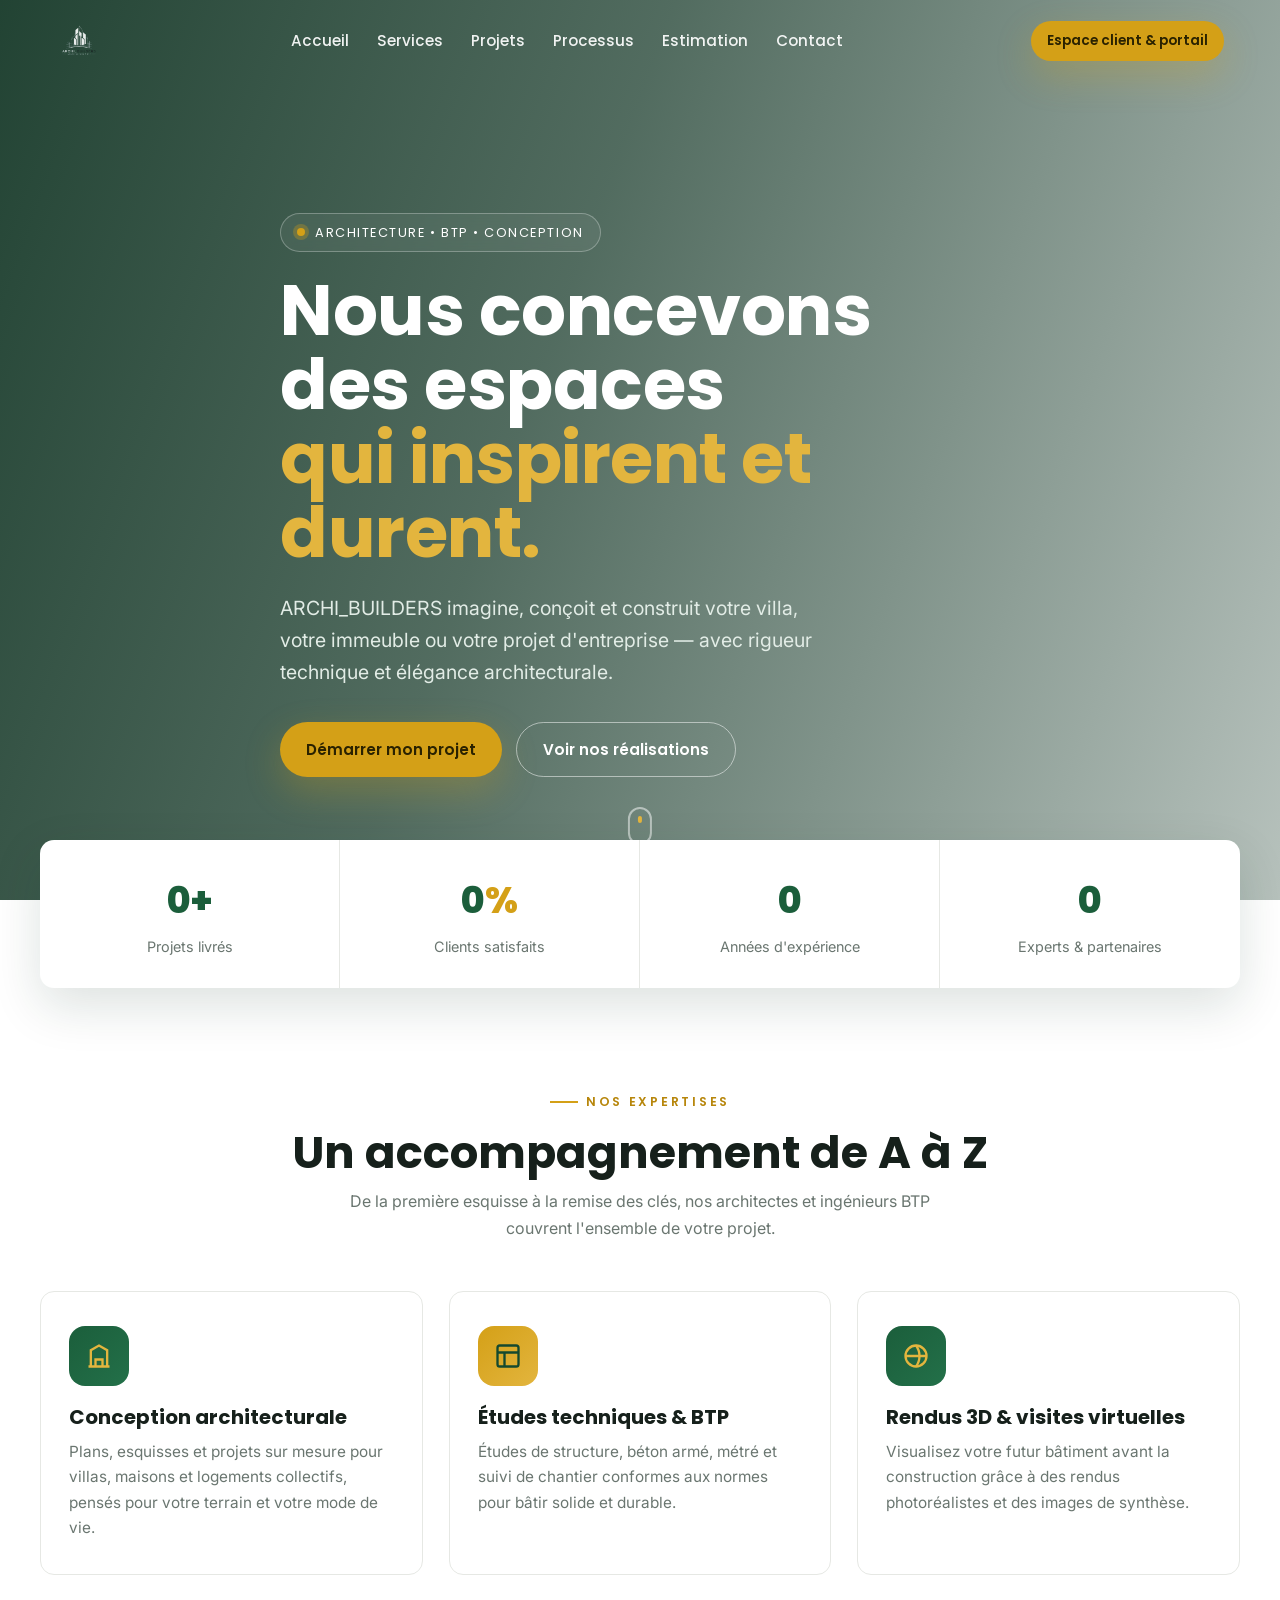
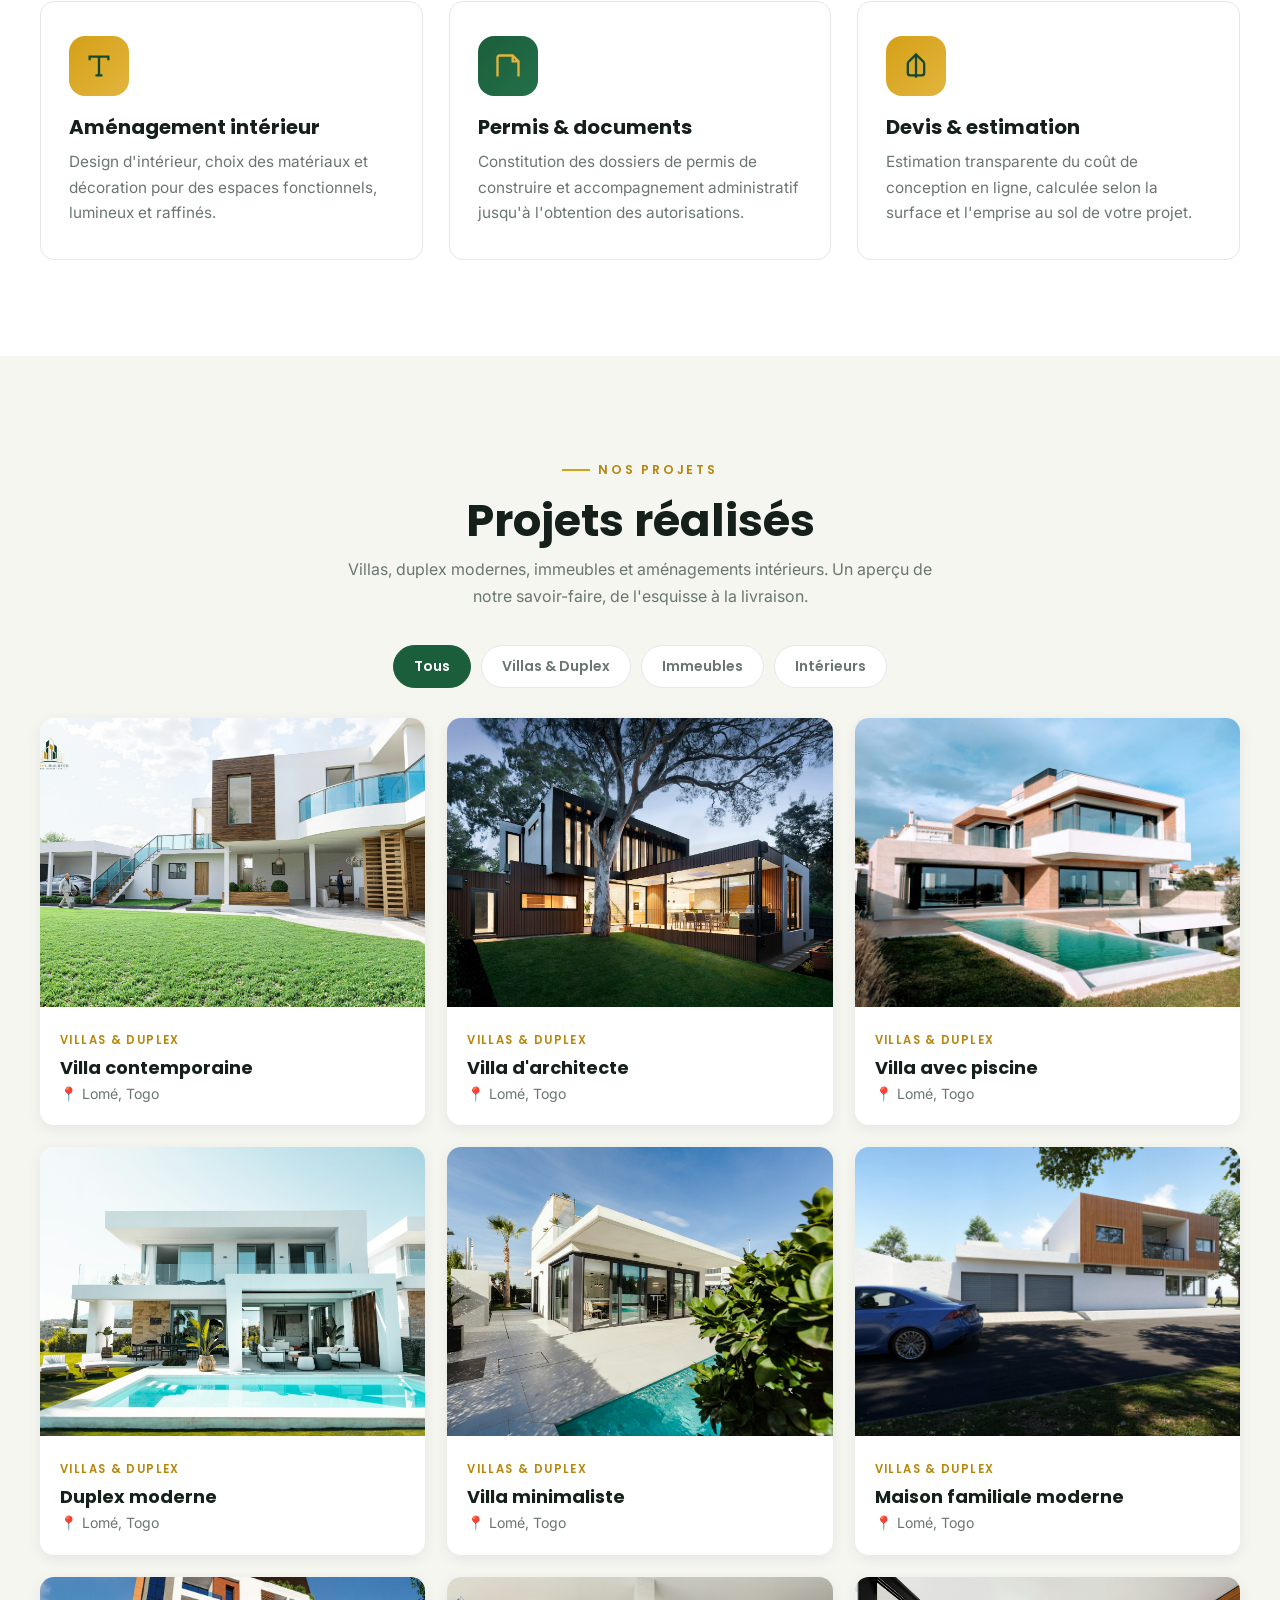
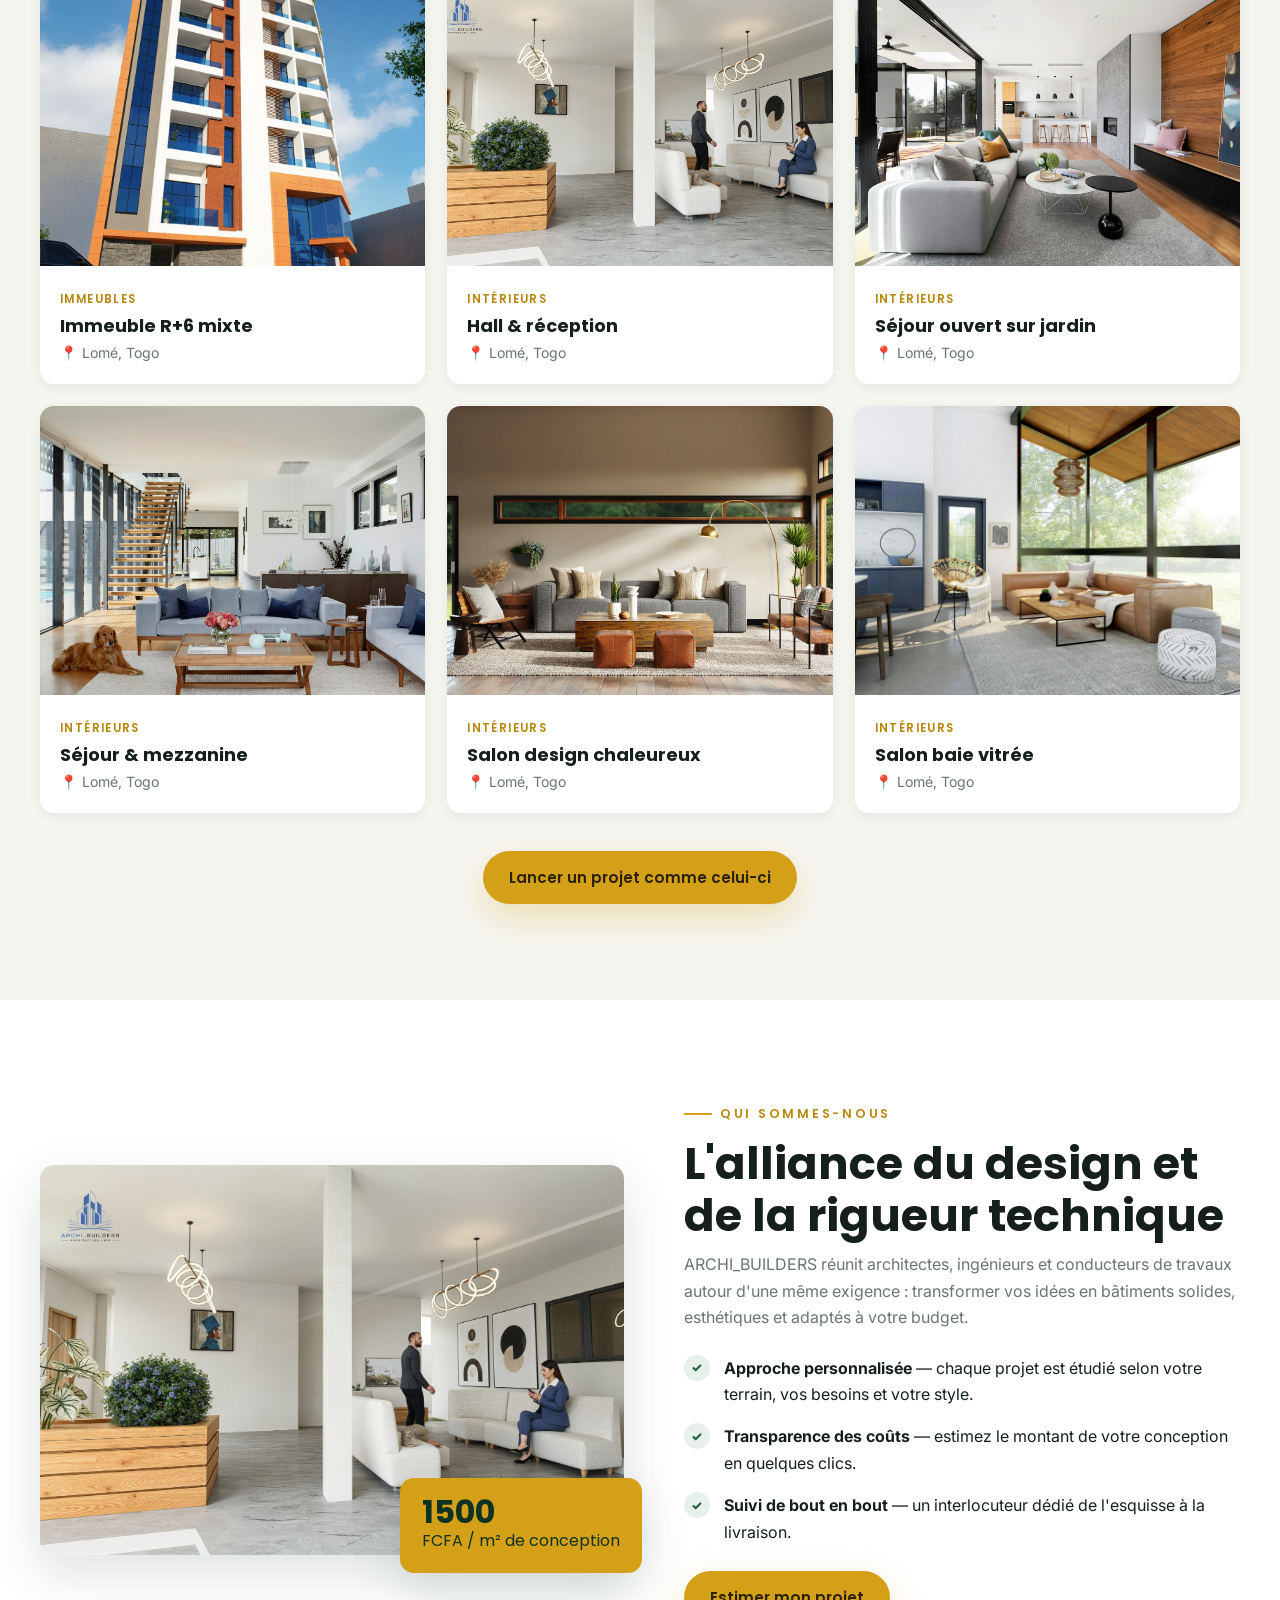
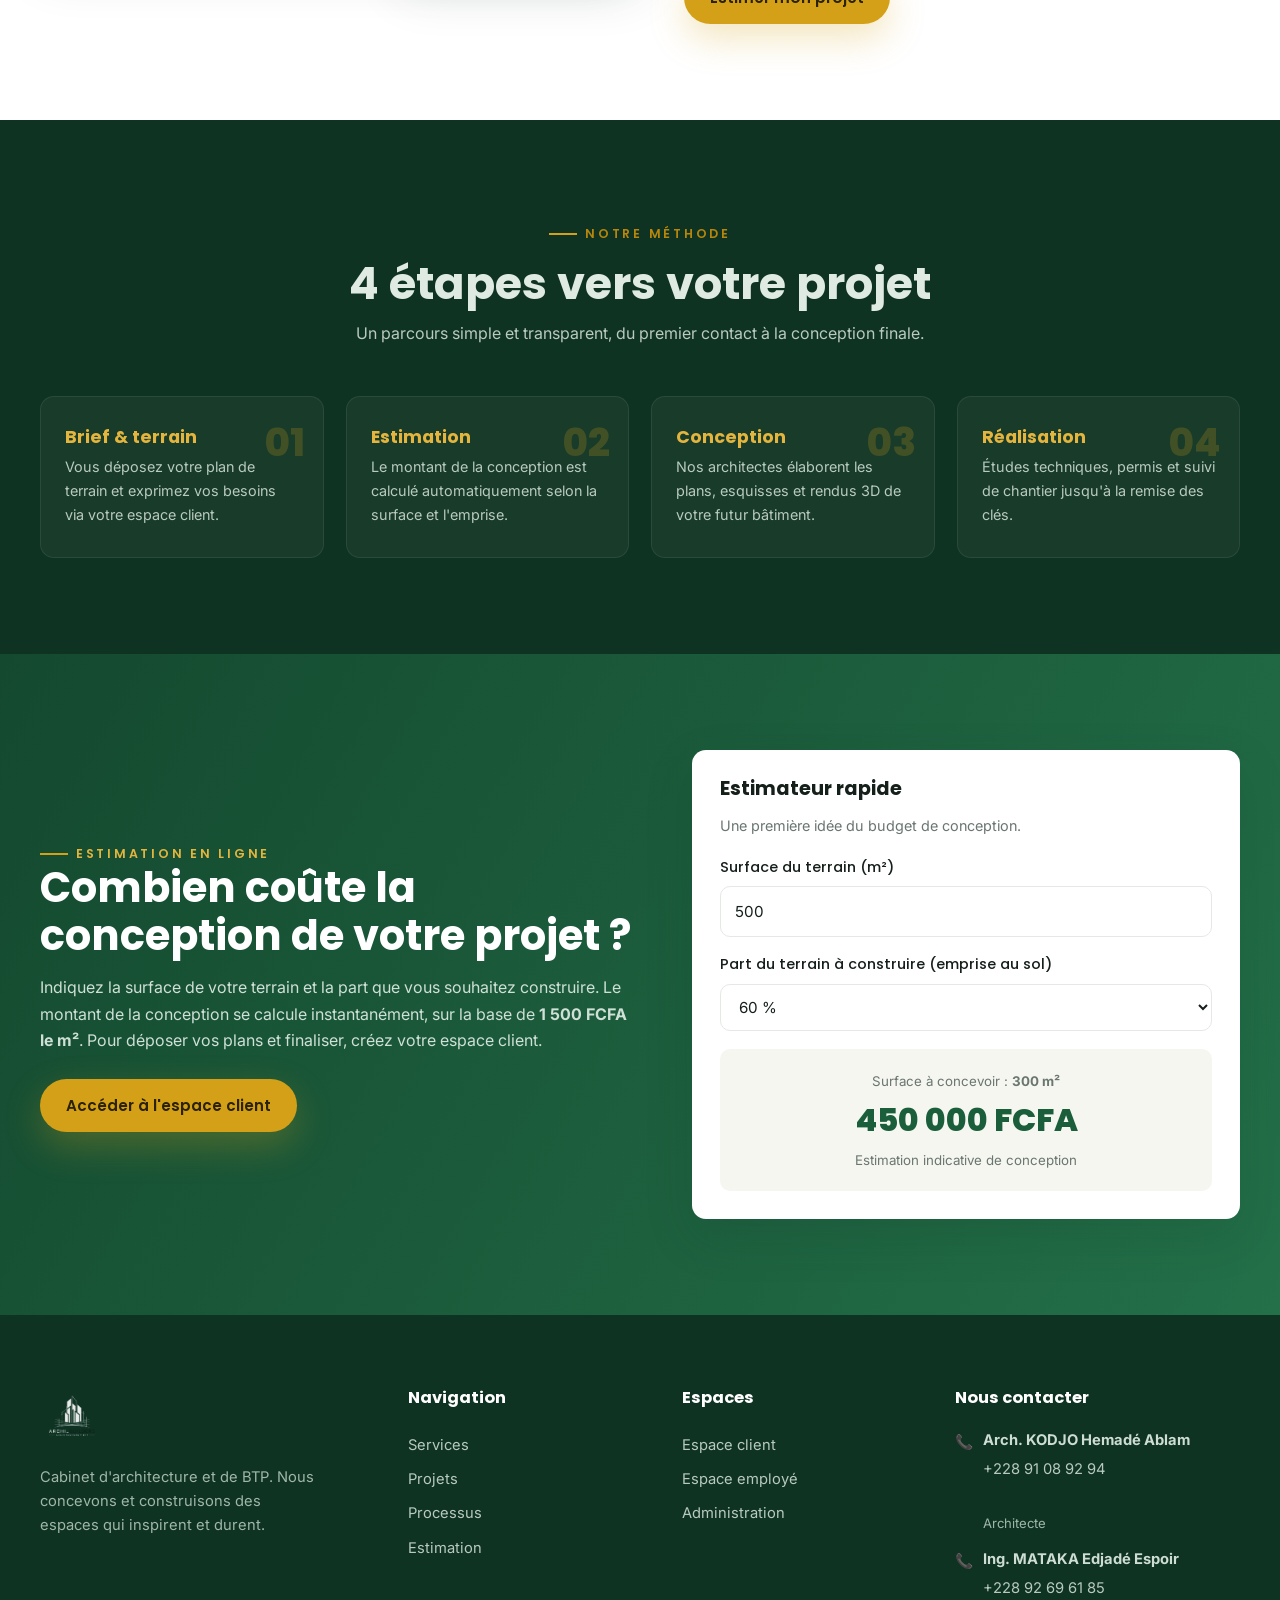
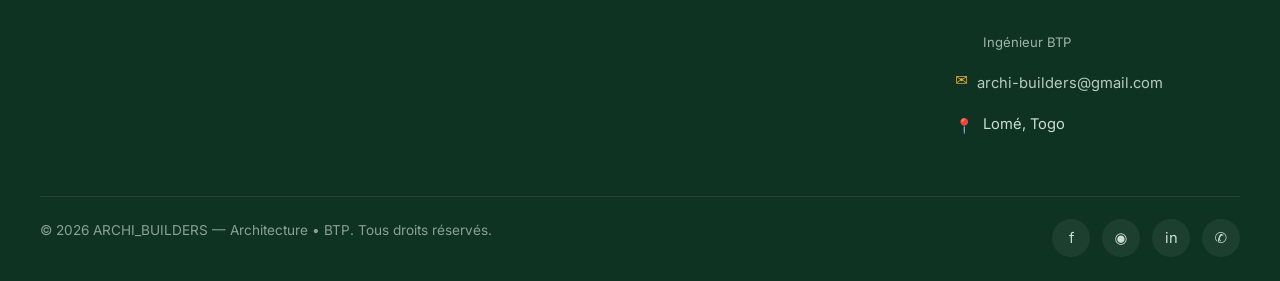
==== commit fe2bc2b4: "Vrais noms architecte/ingénieur dans le pied de page Co-Authored-By: Claude Opus 4.8 <noreply@anthro" ====
--- a/index.html
+++ b/index.html
@@ -293,8 +293,8 @@
       </div>
       <div>
         <h5>Nous contacter</h5>
-        <div class="contact-line"><span class="ic">📞</span><div><a href="tel:+22891089294"><b>+228 91 08 92 94</b></a><br /><span style="color:#9fb6a8;font-size:.82rem">Conception &amp; projets</span></div></div>
-        <div class="contact-line"><span class="ic">📞</span><div><a href="tel:+22892696185"><b>+228 92 69 61 85</b></a><br /><span style="color:#9fb6a8;font-size:.82rem">Suivi de chantier</span></div></div>
+        <div class="contact-line"><span class="ic">📞</span><div><b>Arch. KODJO Hemadé Ablam</b><br /><a href="tel:+22891089294">+228 91 08 92 94</a><br /><span style="color:#9fb6a8;font-size:.82rem">Architecte</span></div></div>
+        <div class="contact-line"><span class="ic">📞</span><div><b>Ing. MATAKA Edjadé Espoir</b><br /><a href="tel:+22892696185">+228 92 69 61 85</a><br /><span style="color:#9fb6a8;font-size:.82rem">Ingénieur BTP</span></div></div>
         <div class="contact-line"><span class="ic">✉️</span><div><a href="mailto:archi-builders@gmail.com">archi-builders@gmail.com</a></div></div>
         <div class="contact-line"><span class="ic">📍</span><div>Lomé, Togo</div></div>
       </div>
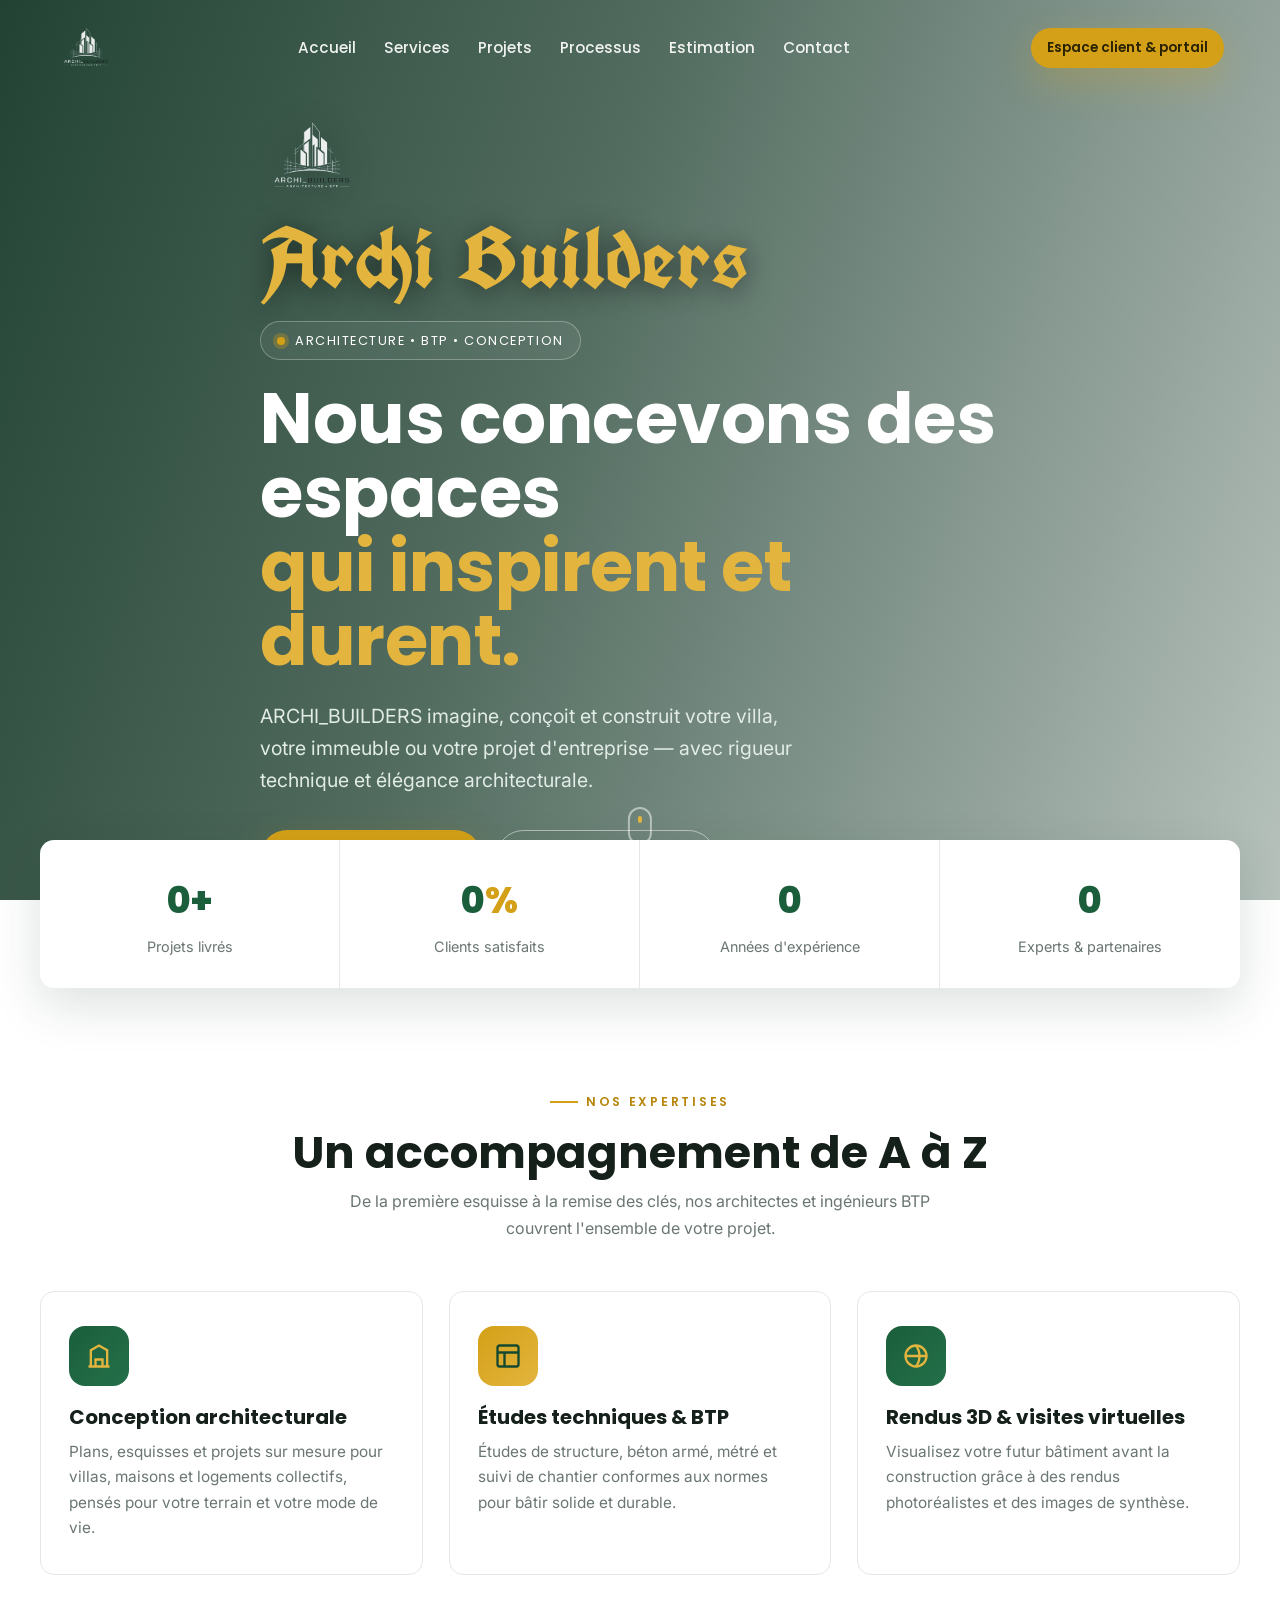
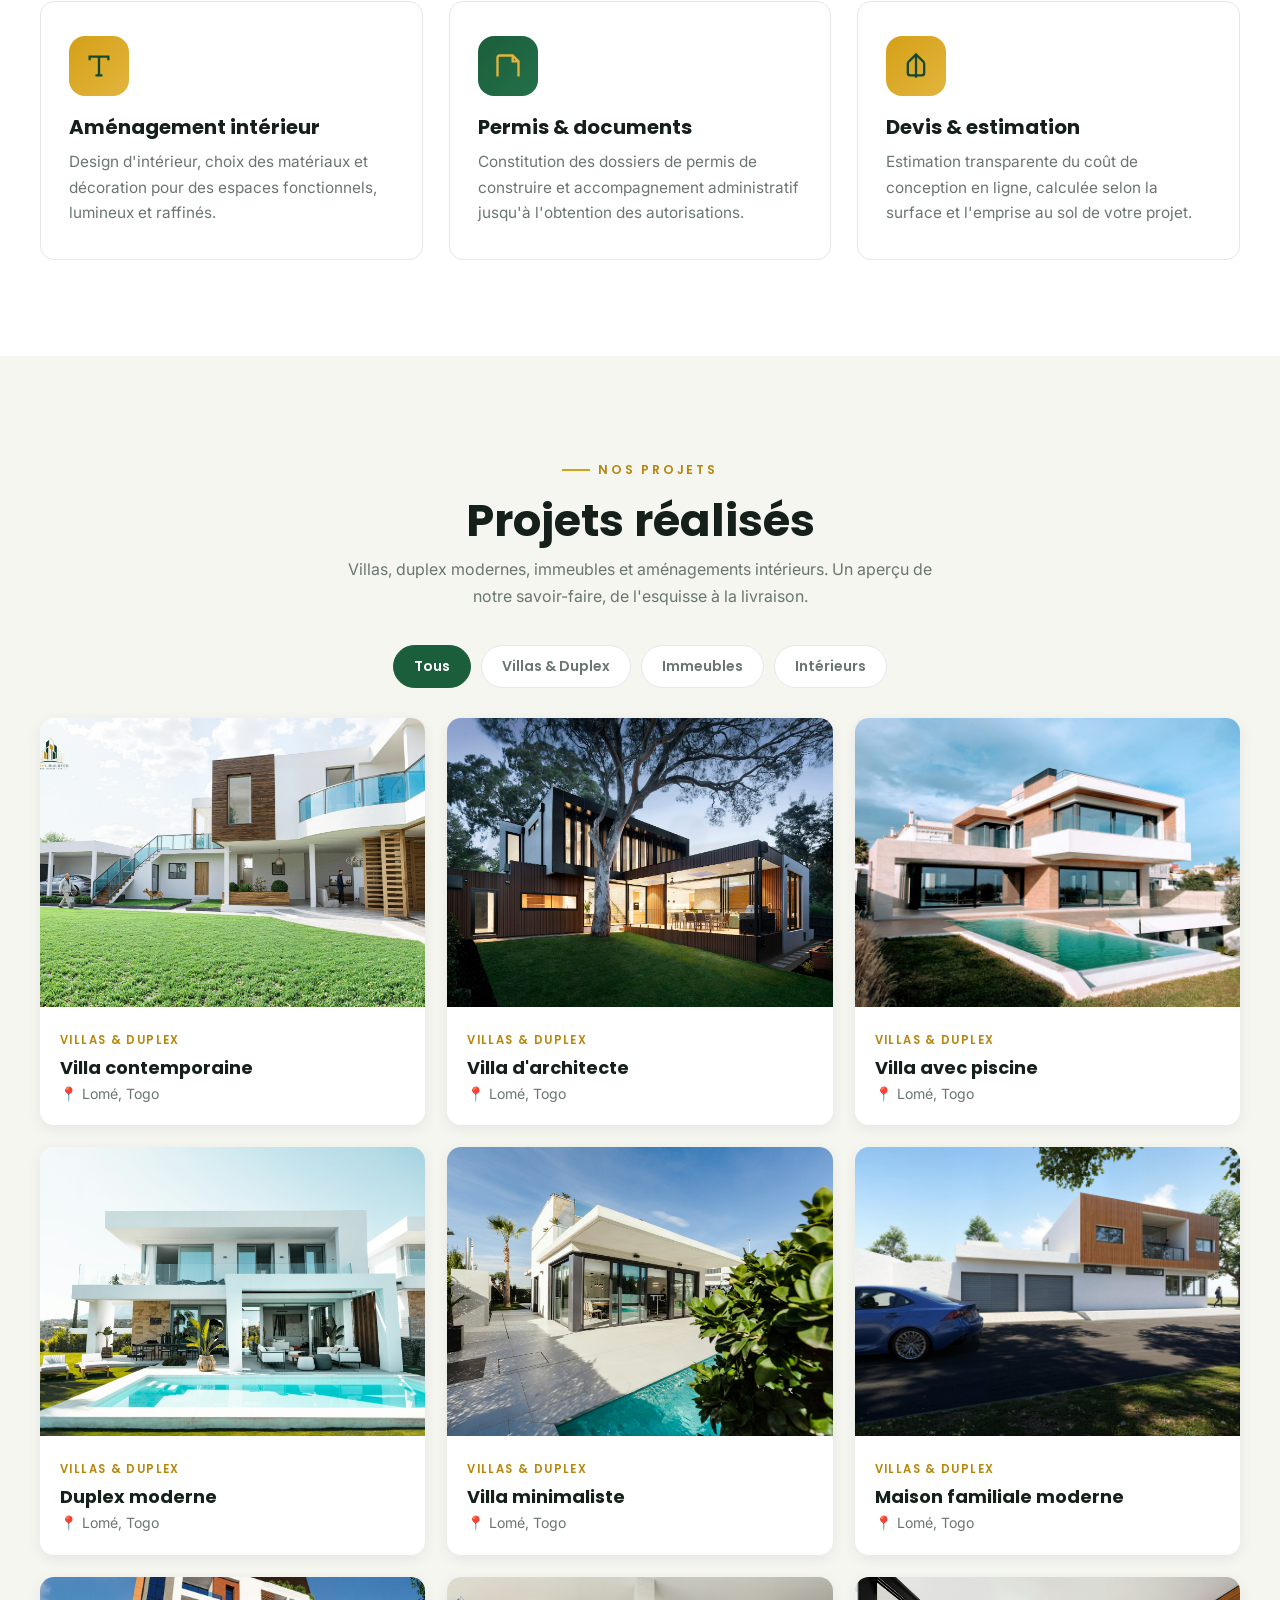
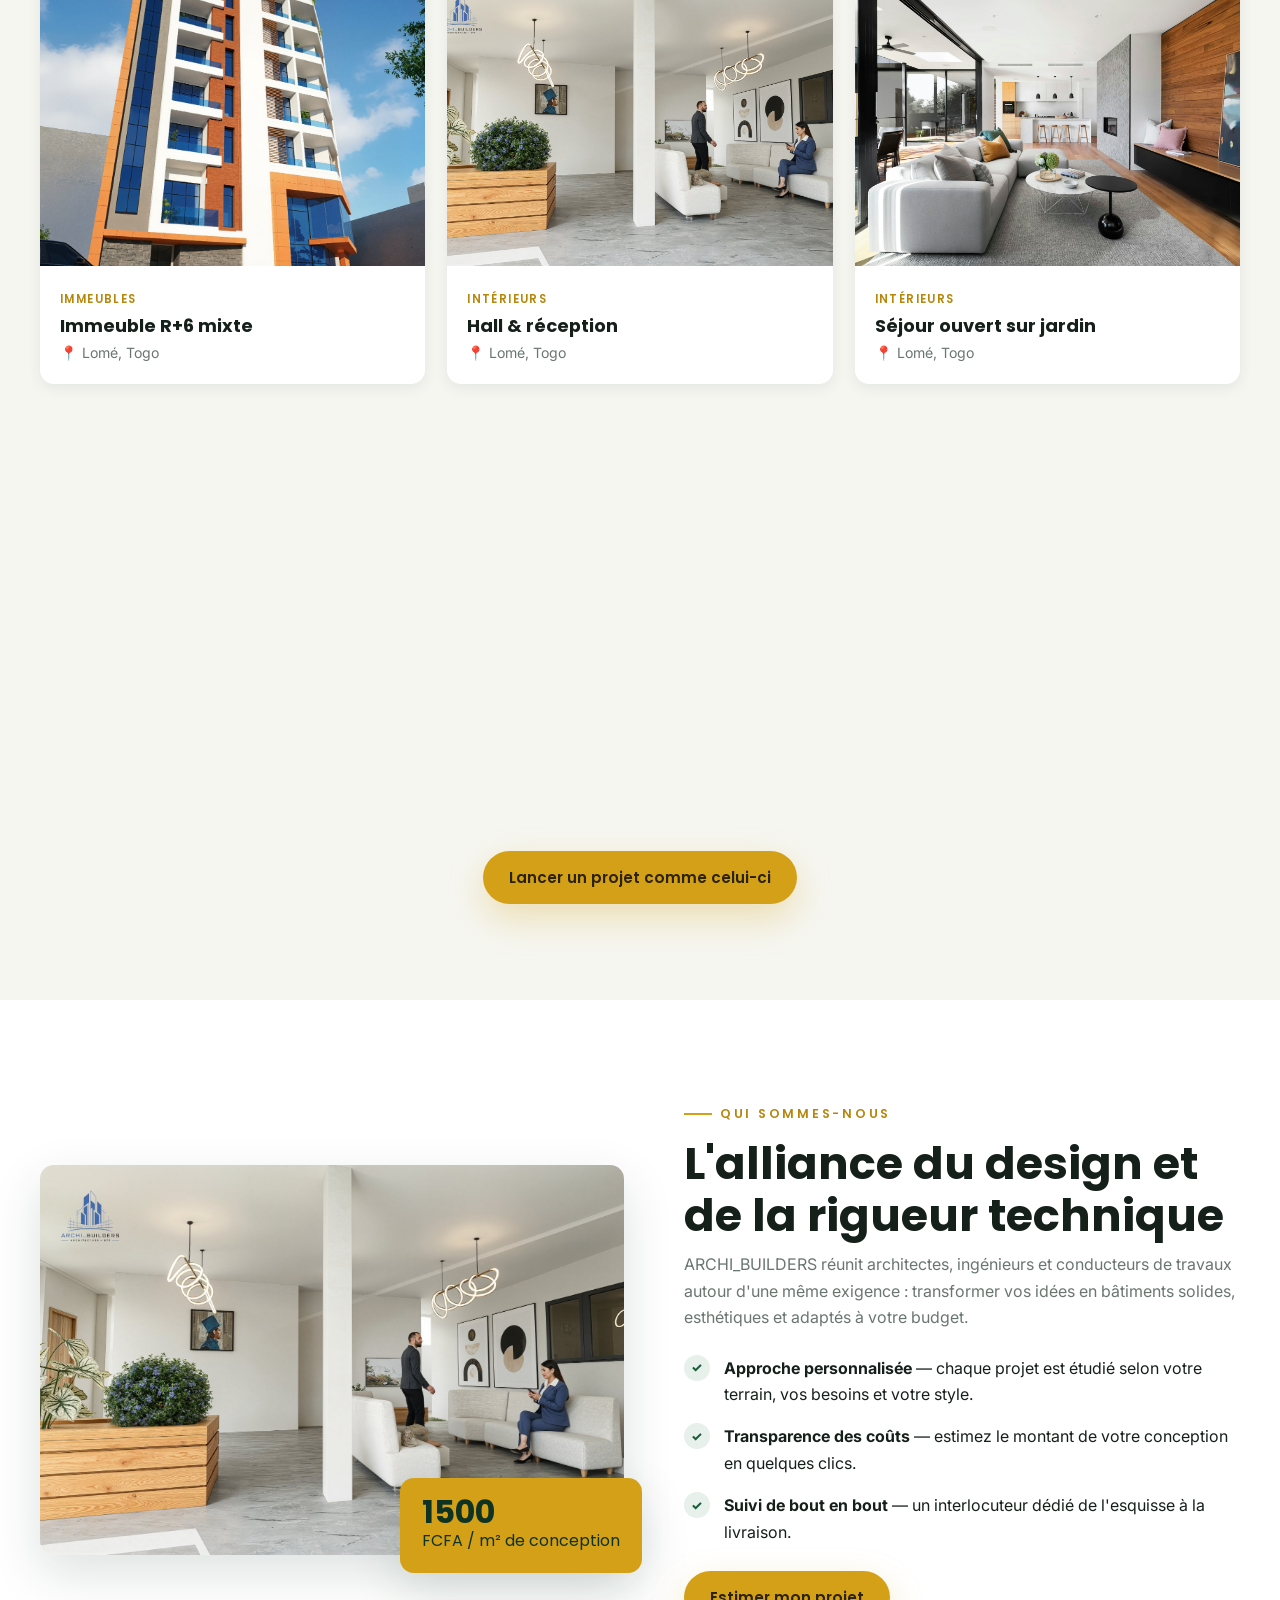
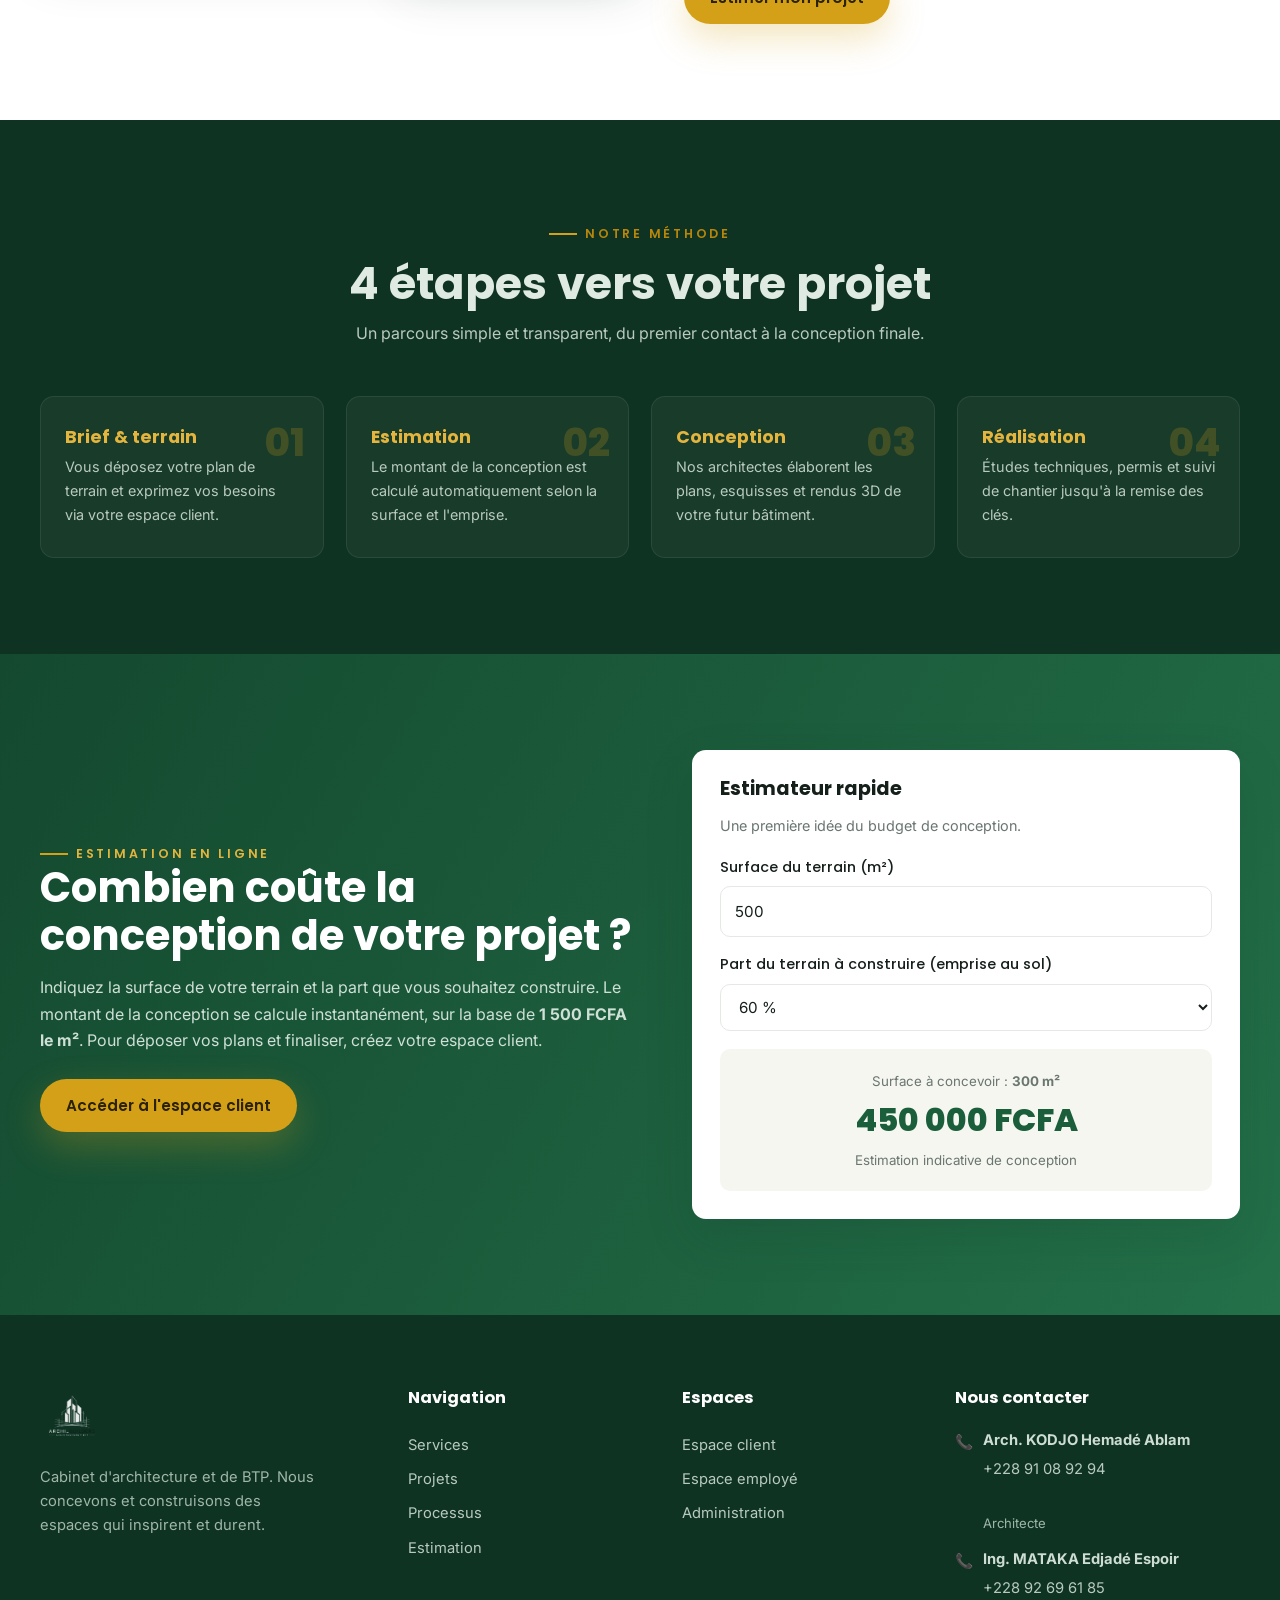
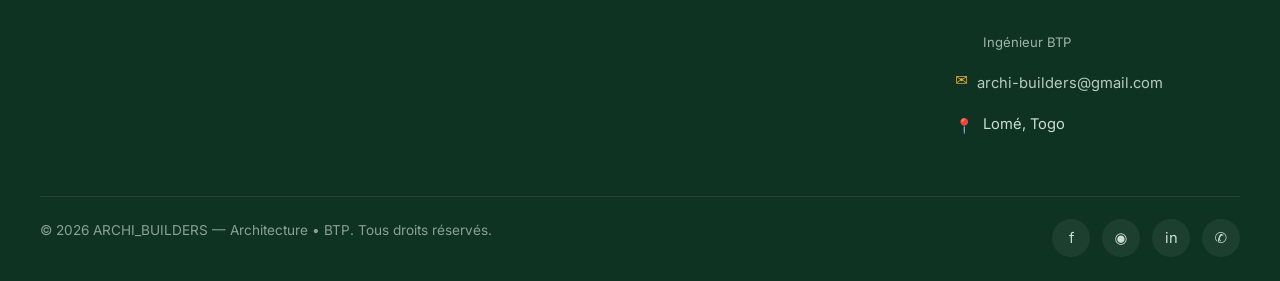
==== commit 295df716: "Correctif mise en page tableaux de bord + organigramme + métiers complets + visuels Co-Authored-By: " ====
--- a/index.html
+++ b/index.html
@@ -8,7 +8,7 @@
   <link rel="icon" href="assets/images/logo-color.png" />
   <link rel="preconnect" href="https://fonts.googleapis.com" />
   <link rel="preconnect" href="https://fonts.gstatic.com" crossorigin />
-  <link href="https://fonts.googleapis.com/css2?family=Poppins:wght@400;500;600;700;800&family=Inter:wght@400;500;600&display=swap" rel="stylesheet" />
+  <link href="https://fonts.googleapis.com/css2?family=Poppins:wght@400;500;600;700;800&family=Inter:wght@400;500;600&family=UnifrakturCook:wght@700&display=swap" rel="stylesheet" />
   <link rel="stylesheet" href="css/style.css" />
 </head>
 <body>
@@ -40,6 +40,10 @@
       <div class="hero__slide" style="background-image:url('assets/images/render-house.jpg')"></div>
     </div>
     <div class="container hero__inner">
+      <div class="hero__brand">
+        <img src="assets/images/logo-white.png" class="hero__logo" alt="Logo ARCHI_BUILDERS" />
+        <span class="hero__name">Archi Builders</span>
+      </div>
       <span class="hero__badge"><span class="dot"></span> Architecture &bull; BTP &bull; Conception</span>
       <h1>Nous concevons des espaces<br /><span class="accent">qui inspirent et durent.</span></h1>
       <p class="hero__sub">ARCHI_BUILDERS imagine, conçoit et construit votre villa, votre immeuble ou votre projet d'entreprise — avec rigueur technique et élégance architecturale.</p>
--- a/css/style.css
+++ b/css/style.css
@@ -113,7 +113,8 @@
 }
 .nav--scrolled { background: rgba(255,255,255,.95); backdrop-filter: blur(10px); box-shadow: var(--shadow-sm); padding-block: 12px; }
 .nav__brand { display: flex; align-items: center; gap: 12px; }
-.nav__brand img { height: 46px; width: auto; }
+.nav__brand img { height: 60px; width: auto; transition: height .3s; }
+.nav--scrolled .nav__brand img, .nav--solid .nav__brand img { height: 50px; }
 .nav__links { display: flex; align-items: center; gap: 28px; }
 .nav__links a { font-family: var(--ff-head); font-weight: 500; font-size: .95rem; color: #fff; opacity: .92; transition: opacity .2s, color .2s; }
 .nav__links a:hover { opacity: 1; color: var(--gold-400); }
@@ -152,7 +153,14 @@
   content: ""; position: absolute; inset: 0; z-index: -1;
   background: linear-gradient(110deg, rgba(15,51,34,.92) 0%, rgba(15,51,34,.72) 42%, rgba(15,51,34,.30) 100%);
 }
-.hero__inner { padding-top: 90px; max-width: 720px; }
+.hero__inner { padding-top: 90px; max-width: 760px; }
+.hero__brand { display: flex; flex-direction: column; align-items: flex-start; gap: 6px; margin-bottom: 20px; }
+.hero__logo { height: 104px; width: auto; filter: drop-shadow(0 8px 22px rgba(0,0,0,.45)); }
+.hero__name {
+  font-family: "UnifrakturCook", "Poppins", serif; font-weight: 700;
+  font-size: clamp(2.8rem, 7.5vw, 5.4rem); line-height: 1; color: var(--gold-400);
+  text-shadow: 0 4px 26px rgba(0,0,0,.5); letter-spacing: 1px;
+}
 .hero__badge {
   display: inline-flex; align-items: center; gap: 10px; padding: 8px 16px; margin-bottom: 22px;
   border: 1px solid rgba(255,255,255,.28); border-radius: 999px;
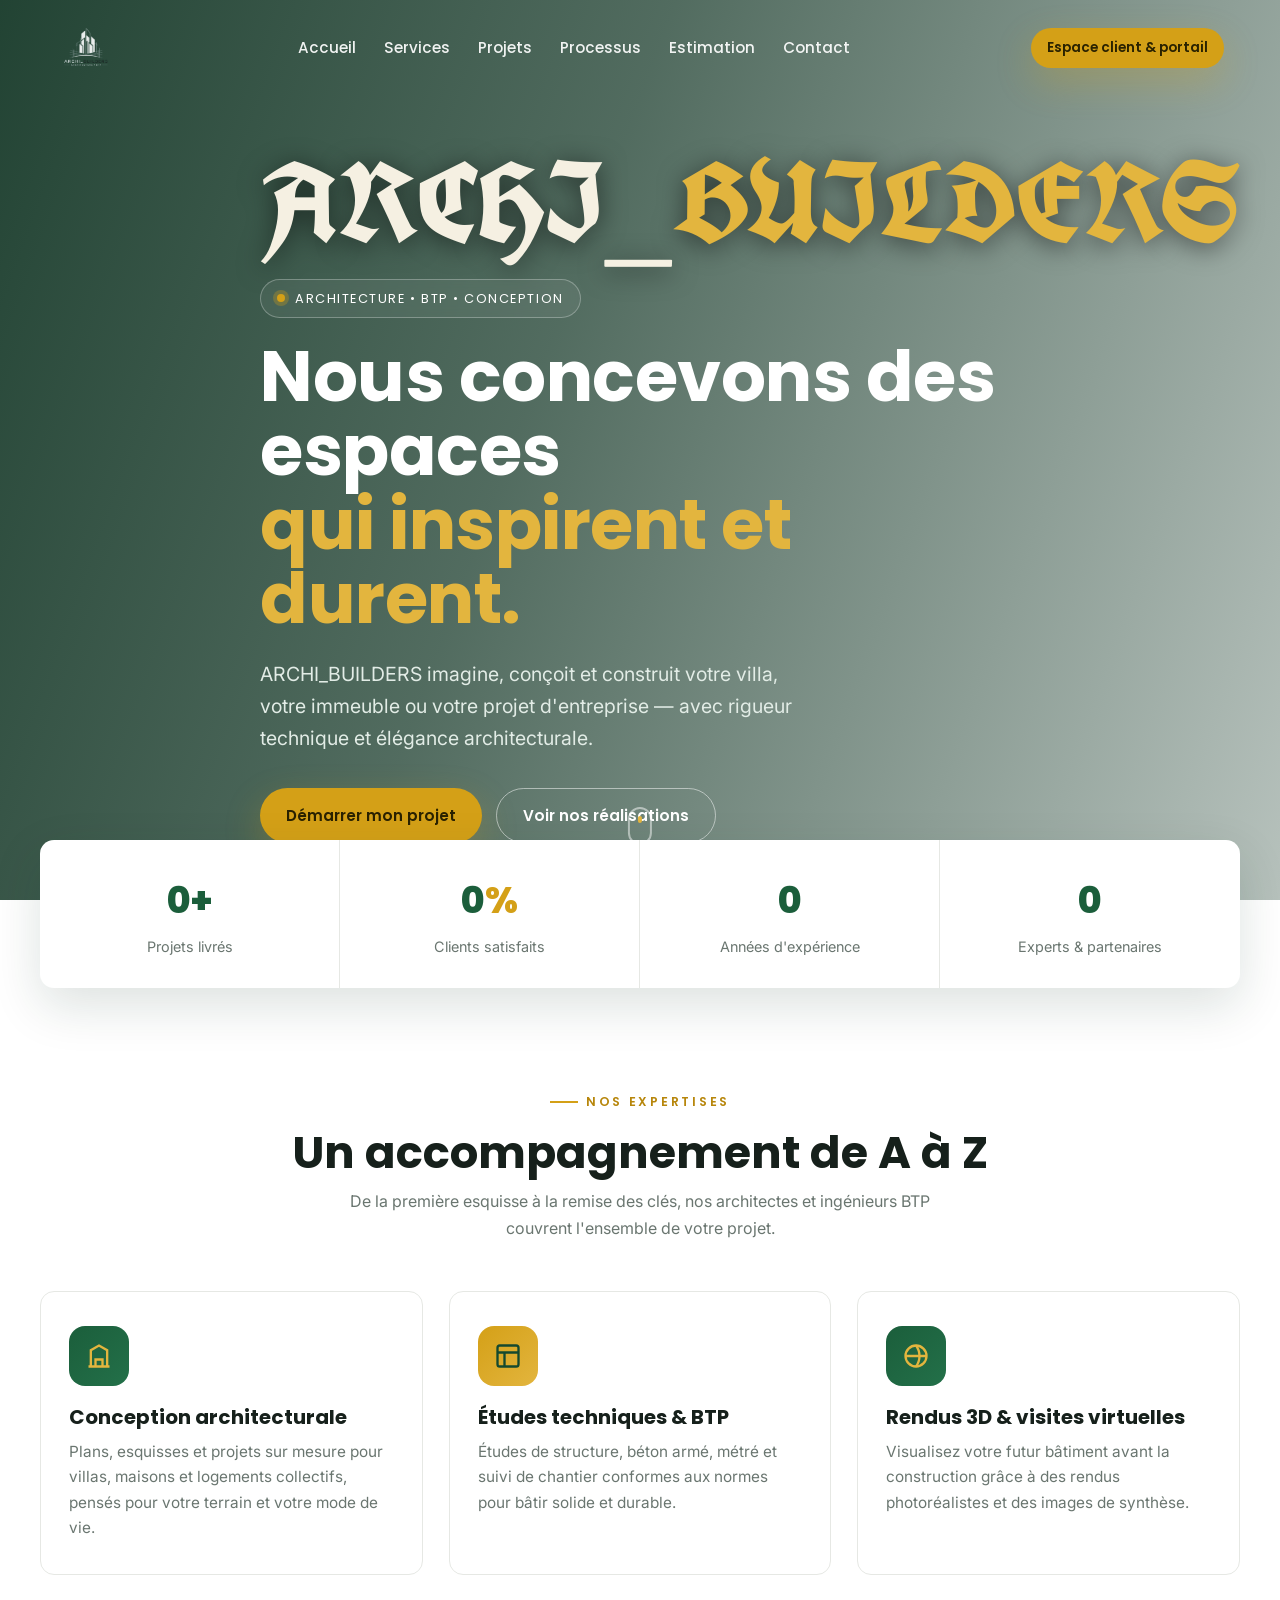
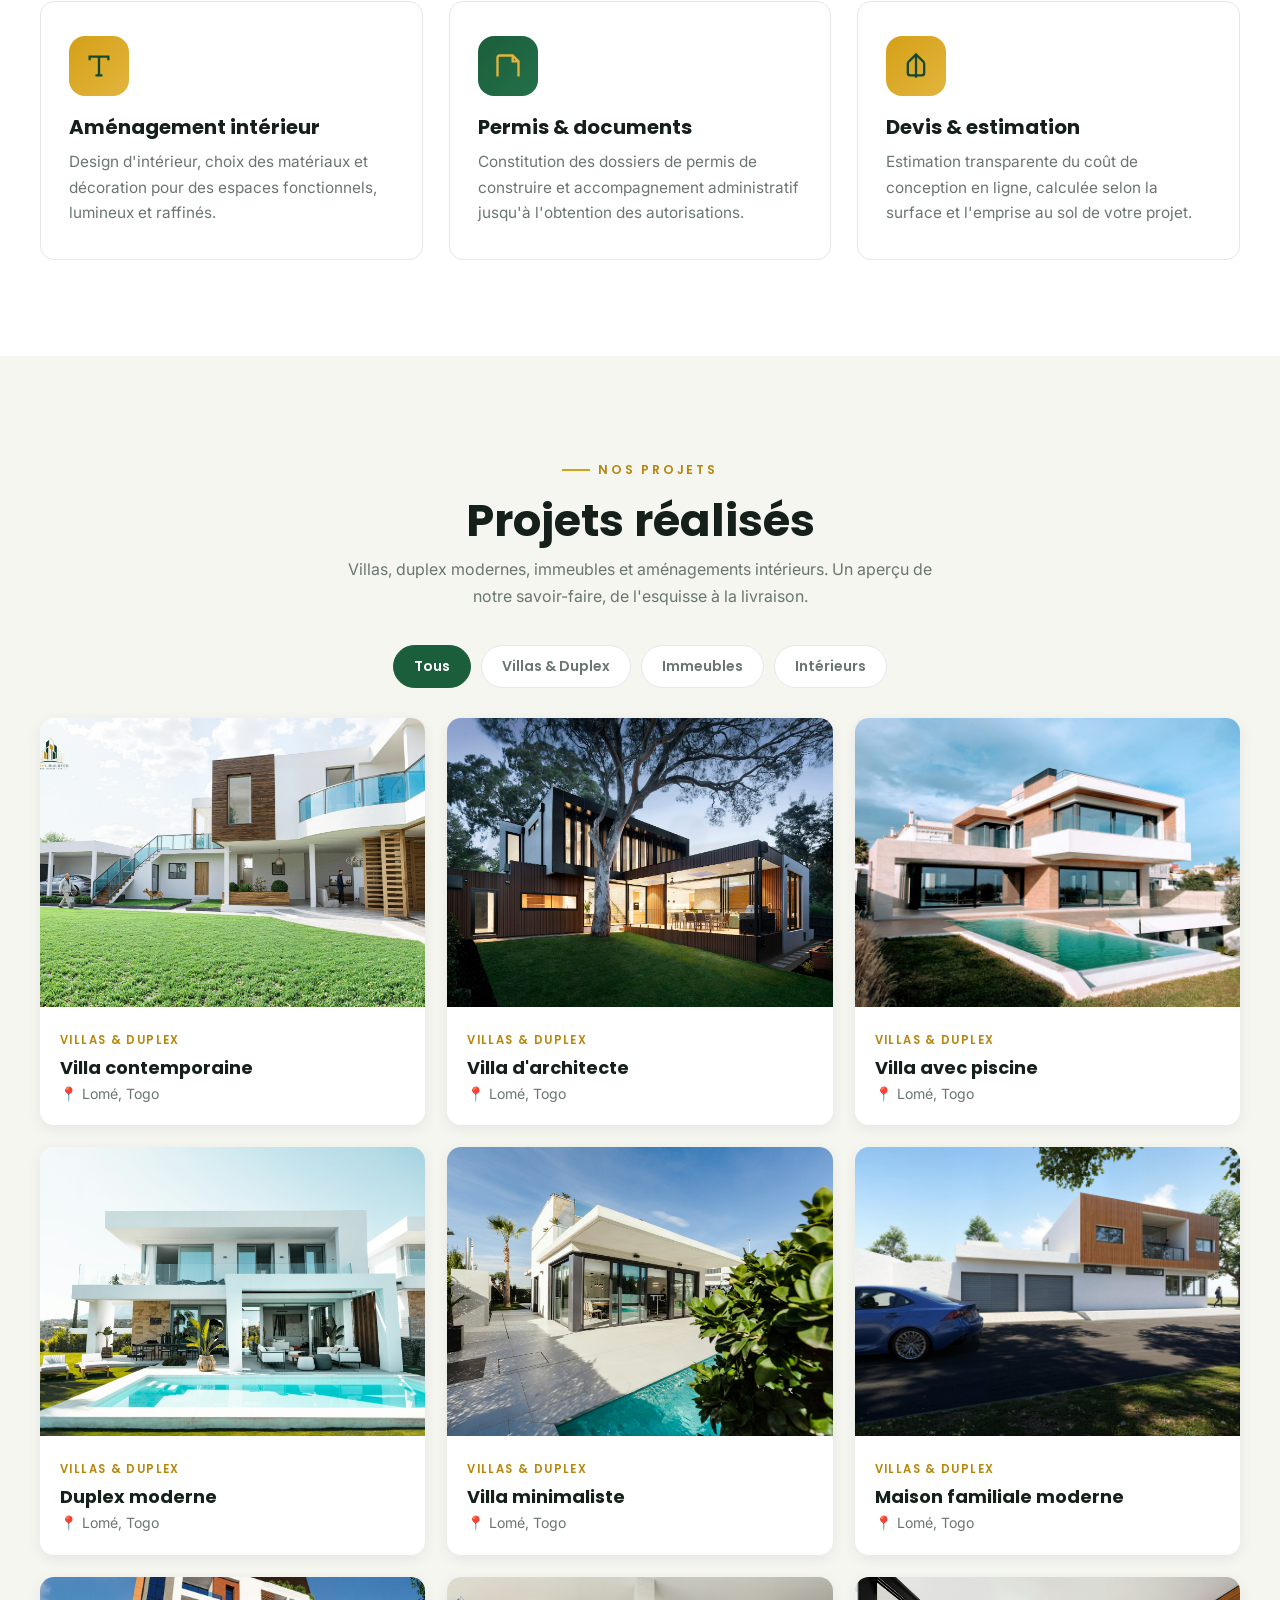
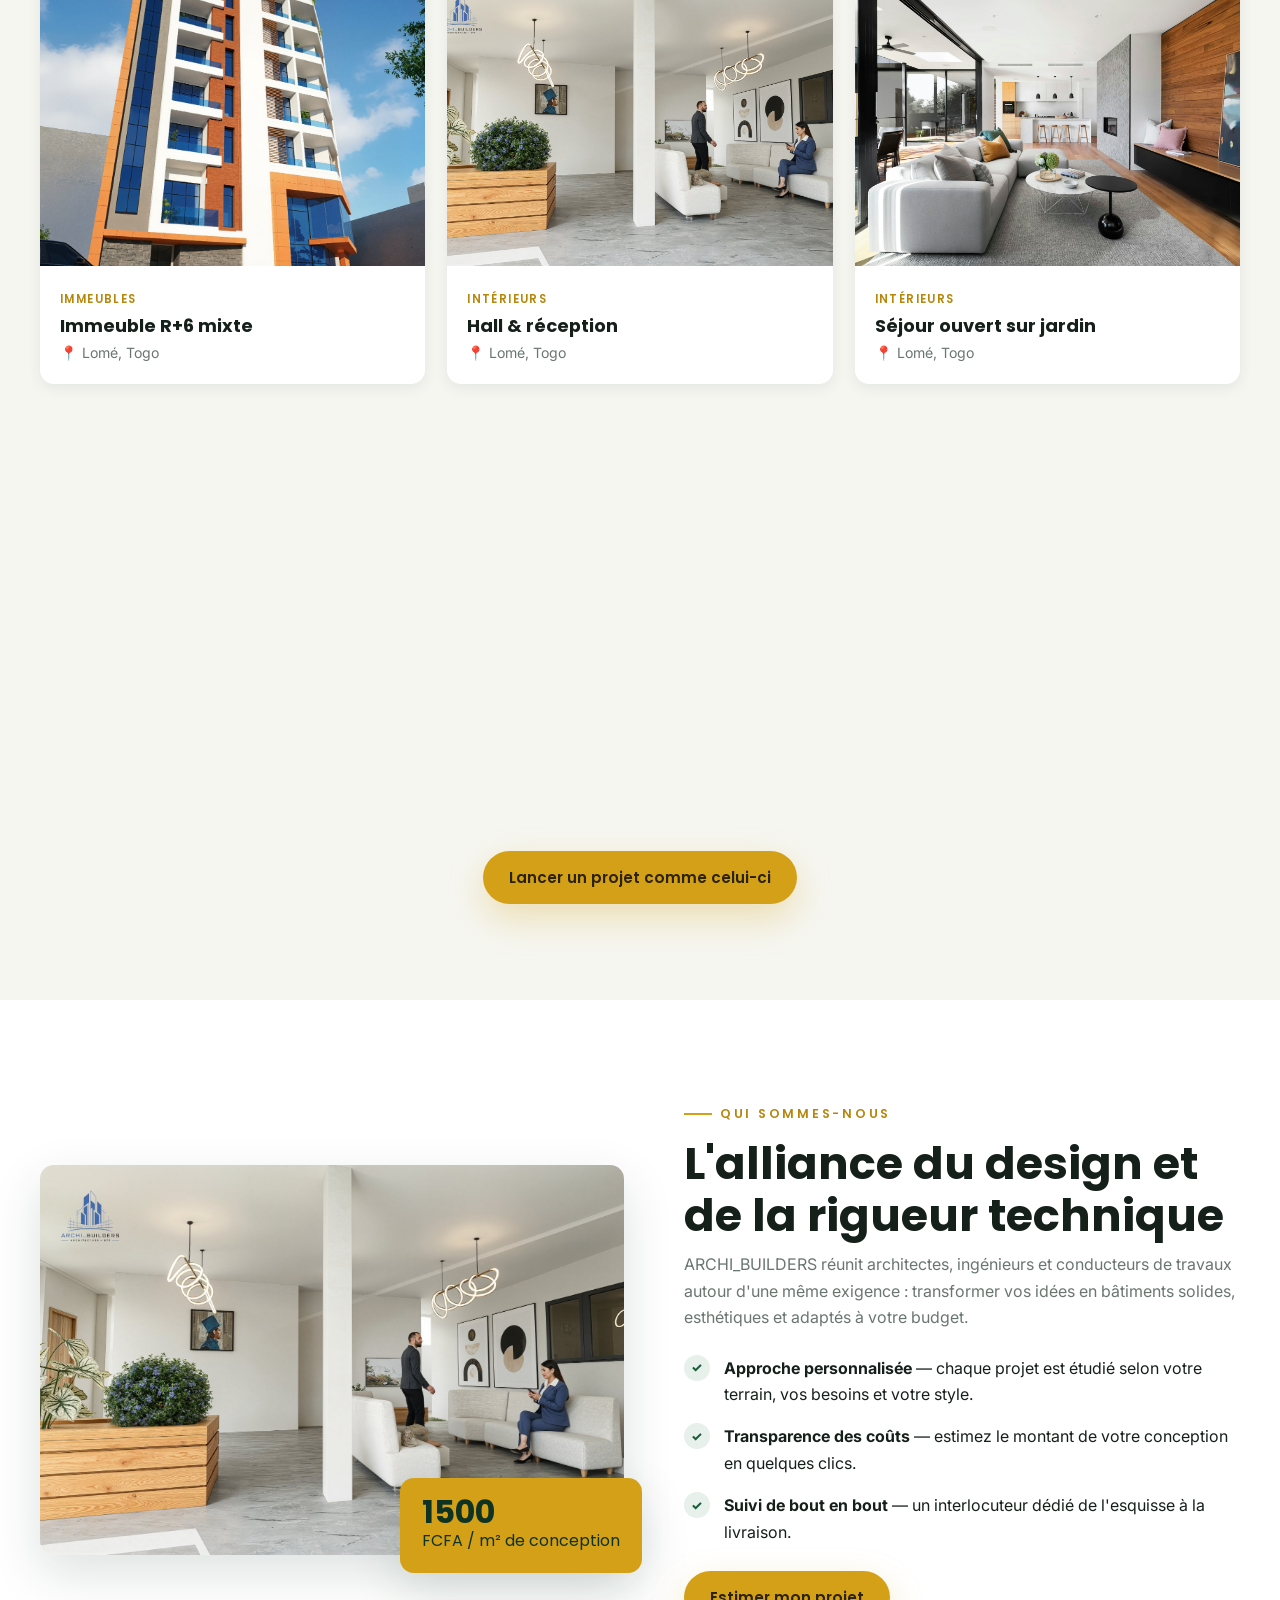
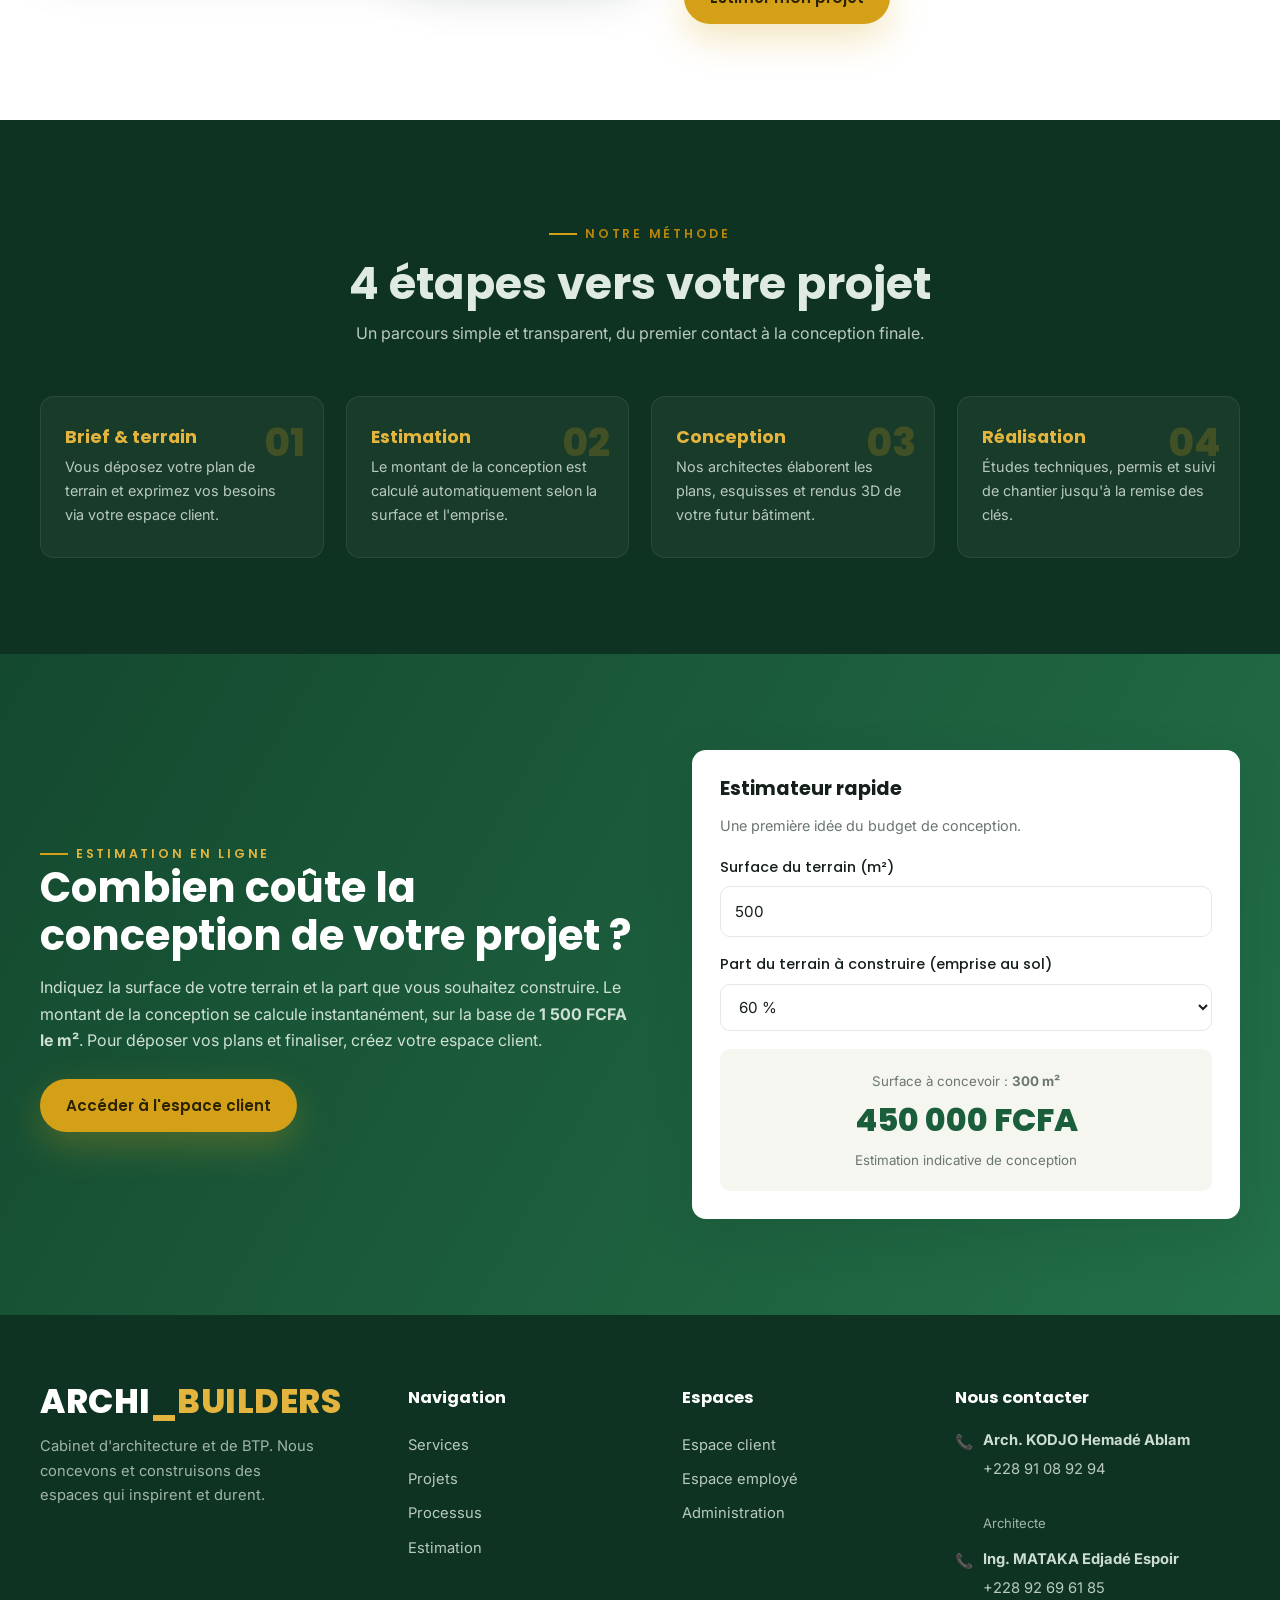
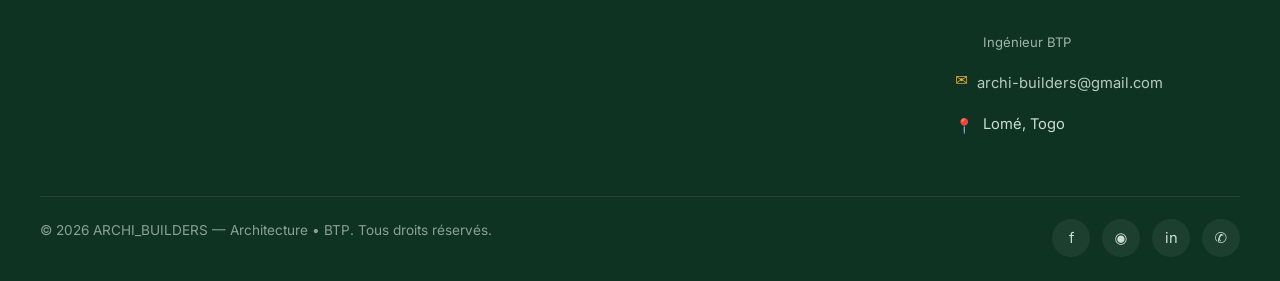
==== commit e2044b73: "Nom hero gothique (BUILDERS doré) + logo texte doré visible (sidebars, footer) Co-Authored-By: Claud" ====
--- a/index.html
+++ b/index.html
@@ -41,8 +41,7 @@
     </div>
     <div class="container hero__inner">
       <div class="hero__brand">
-        <img src="assets/images/logo-white.png" class="hero__logo" alt="Logo ARCHI_BUILDERS" />
-        <span class="hero__name">Archi Builders</span>
+        <span class="hero__name"><span class="hn-a">ARCHI_</span><span class="hn-b">BUILDERS</span></span>
       </div>
       <span class="hero__badge"><span class="dot"></span> Architecture &bull; BTP &bull; Conception</span>
       <h1>Nous concevons des espaces<br /><span class="accent">qui inspirent et durent.</span></h1>
@@ -279,7 +278,7 @@
   <footer class="footer" id="contact">
     <div class="container footer__grid">
       <div class="footer__brand">
-        <img src="assets/images/logo-white.png" alt="ARCHI_BUILDERS" />
+        <span class="brandmark" style="font-size:2.1rem;margin-bottom:16px"><span class="a">ARCHI</span><span class="b">_BUILDERS</span></span>
         <p>Cabinet d'architecture et de BTP. Nous concevons et construisons des espaces qui inspirent et durent.</p>
       </div>
       <div>
--- a/css/style.css
+++ b/css/style.css
@@ -158,9 +158,16 @@
 .hero__logo { height: 104px; width: auto; filter: drop-shadow(0 8px 22px rgba(0,0,0,.45)); }
 .hero__name {
   font-family: "UnifrakturCook", "Poppins", serif; font-weight: 700;
-  font-size: clamp(2.8rem, 7.5vw, 5.4rem); line-height: 1; color: var(--gold-400);
-  text-shadow: 0 4px 26px rgba(0,0,0,.5); letter-spacing: 1px;
-}
+  font-size: clamp(3.2rem, 9.5vw, 7rem); line-height: 1;
+  text-shadow: 0 4px 26px rgba(0,0,0,.55); letter-spacing: 1px;
+}
+.hero__name .hn-a { color: #f5f0e2; }
+.hero__name .hn-b { color: var(--gold-400); }
+
+/* Logo texte (visible sur fonds sombres : ARCHI blanc + _BUILDERS doré) */
+.brandmark { font-family: var(--ff-head); font-weight: 800; letter-spacing: .5px; line-height: 1; display: inline-block; }
+.brandmark .a { color: #ffffff; }
+.brandmark .b { color: var(--gold-400); }
 .hero__badge {
   display: inline-flex; align-items: center; gap: 10px; padding: 8px 16px; margin-bottom: 22px;
   border: 1px solid rgba(255,255,255,.28); border-radius: 999px;
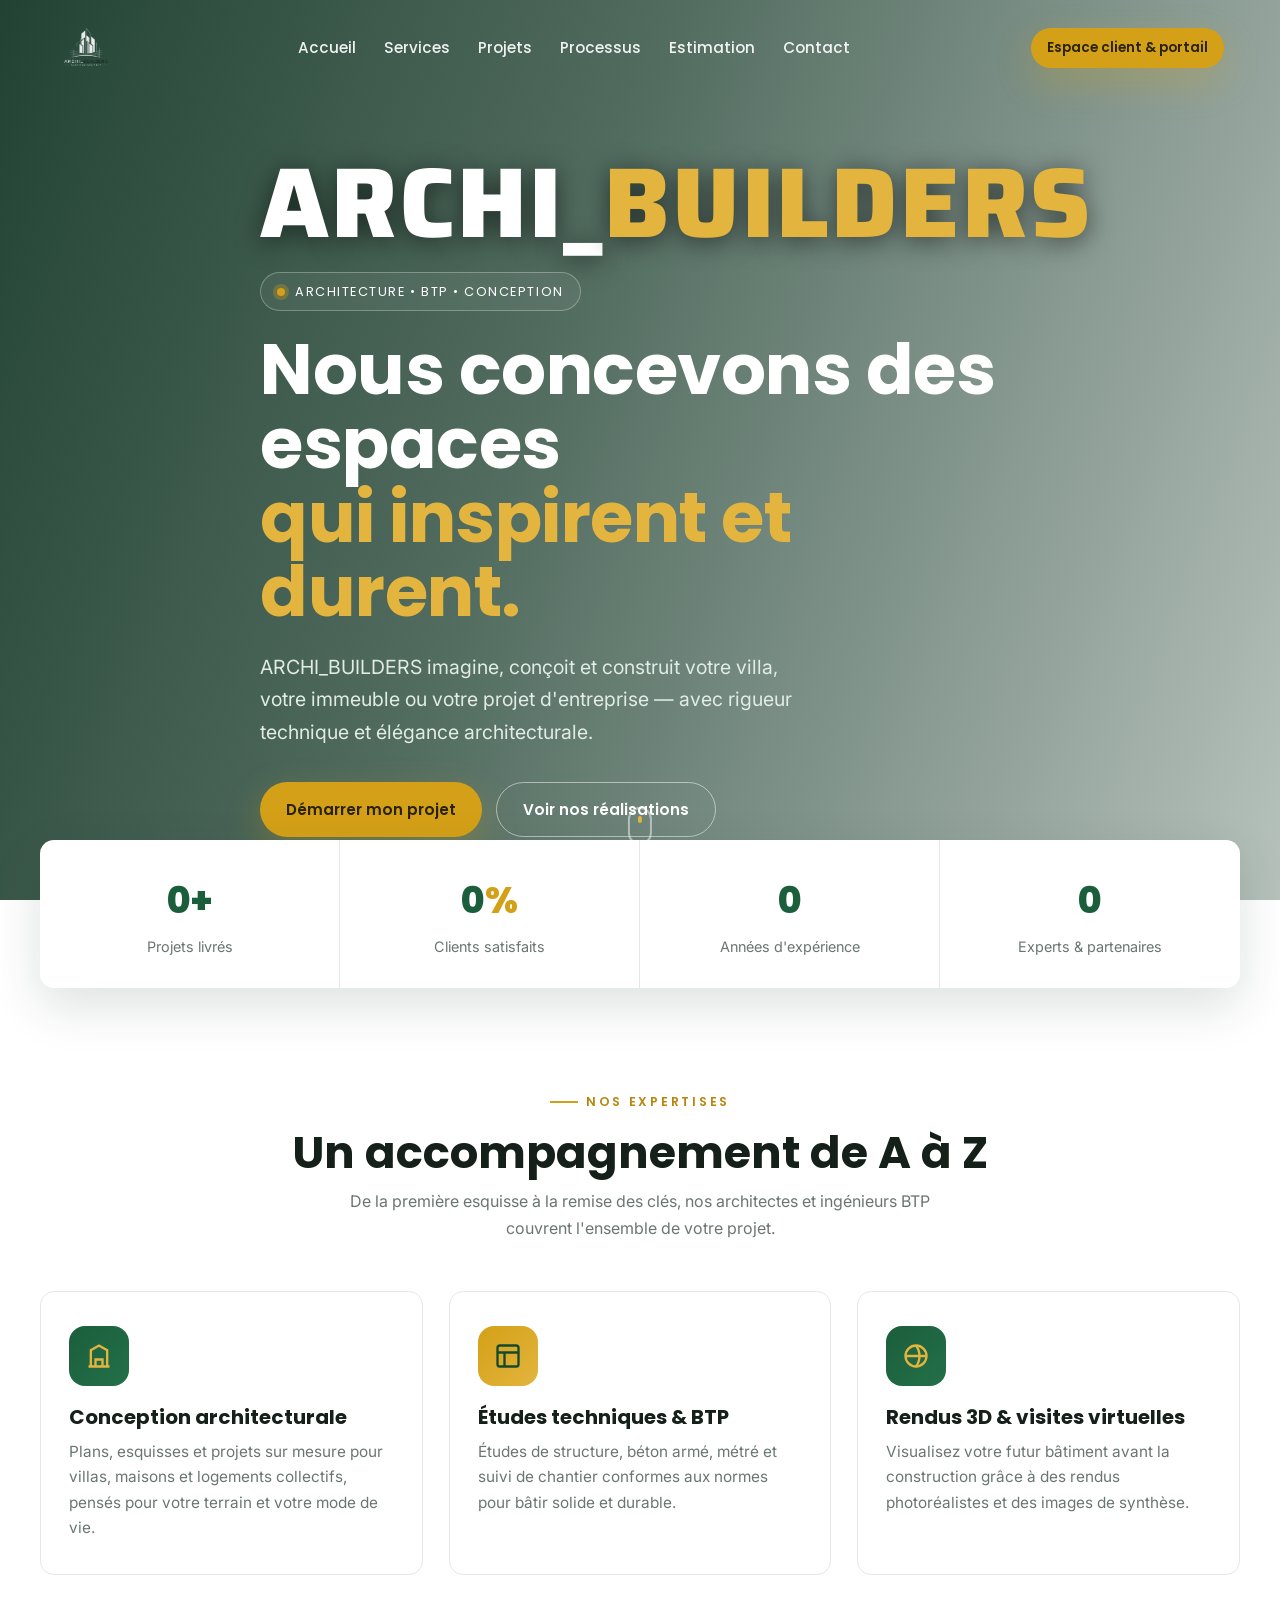
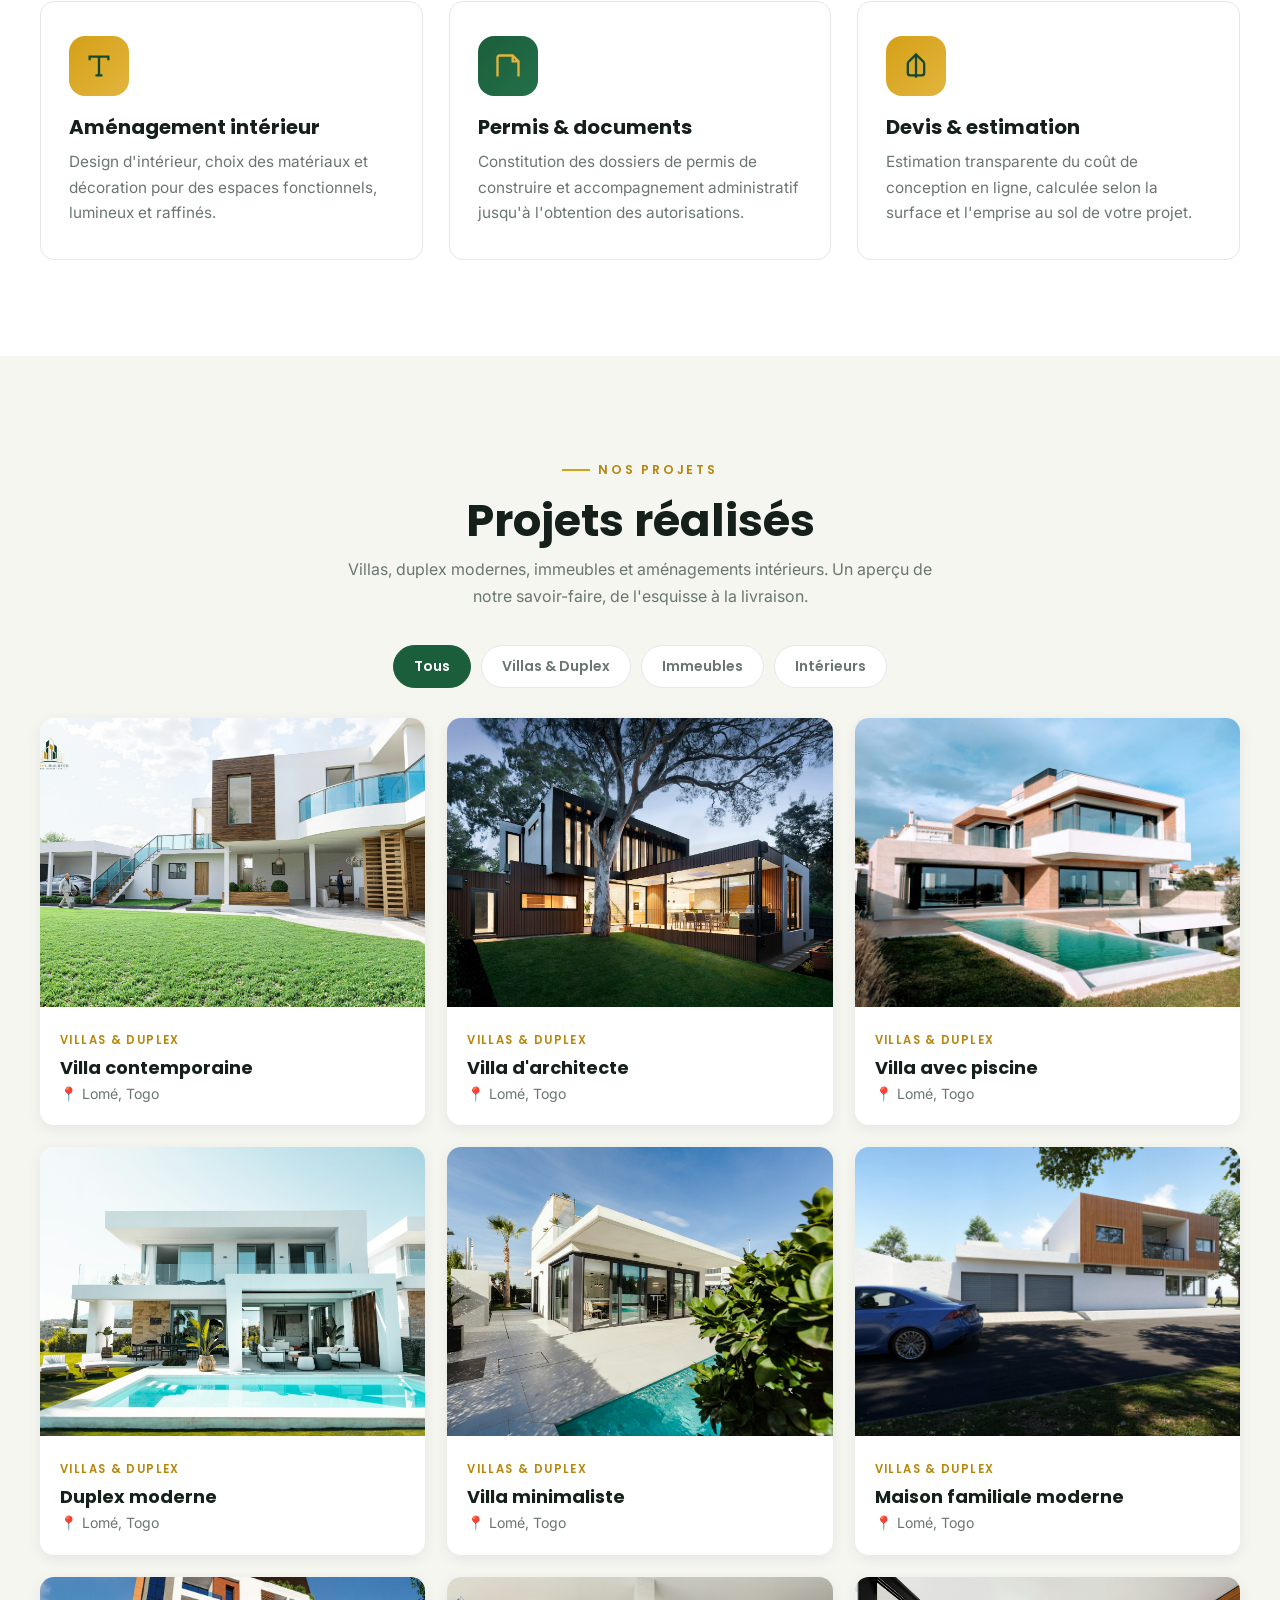
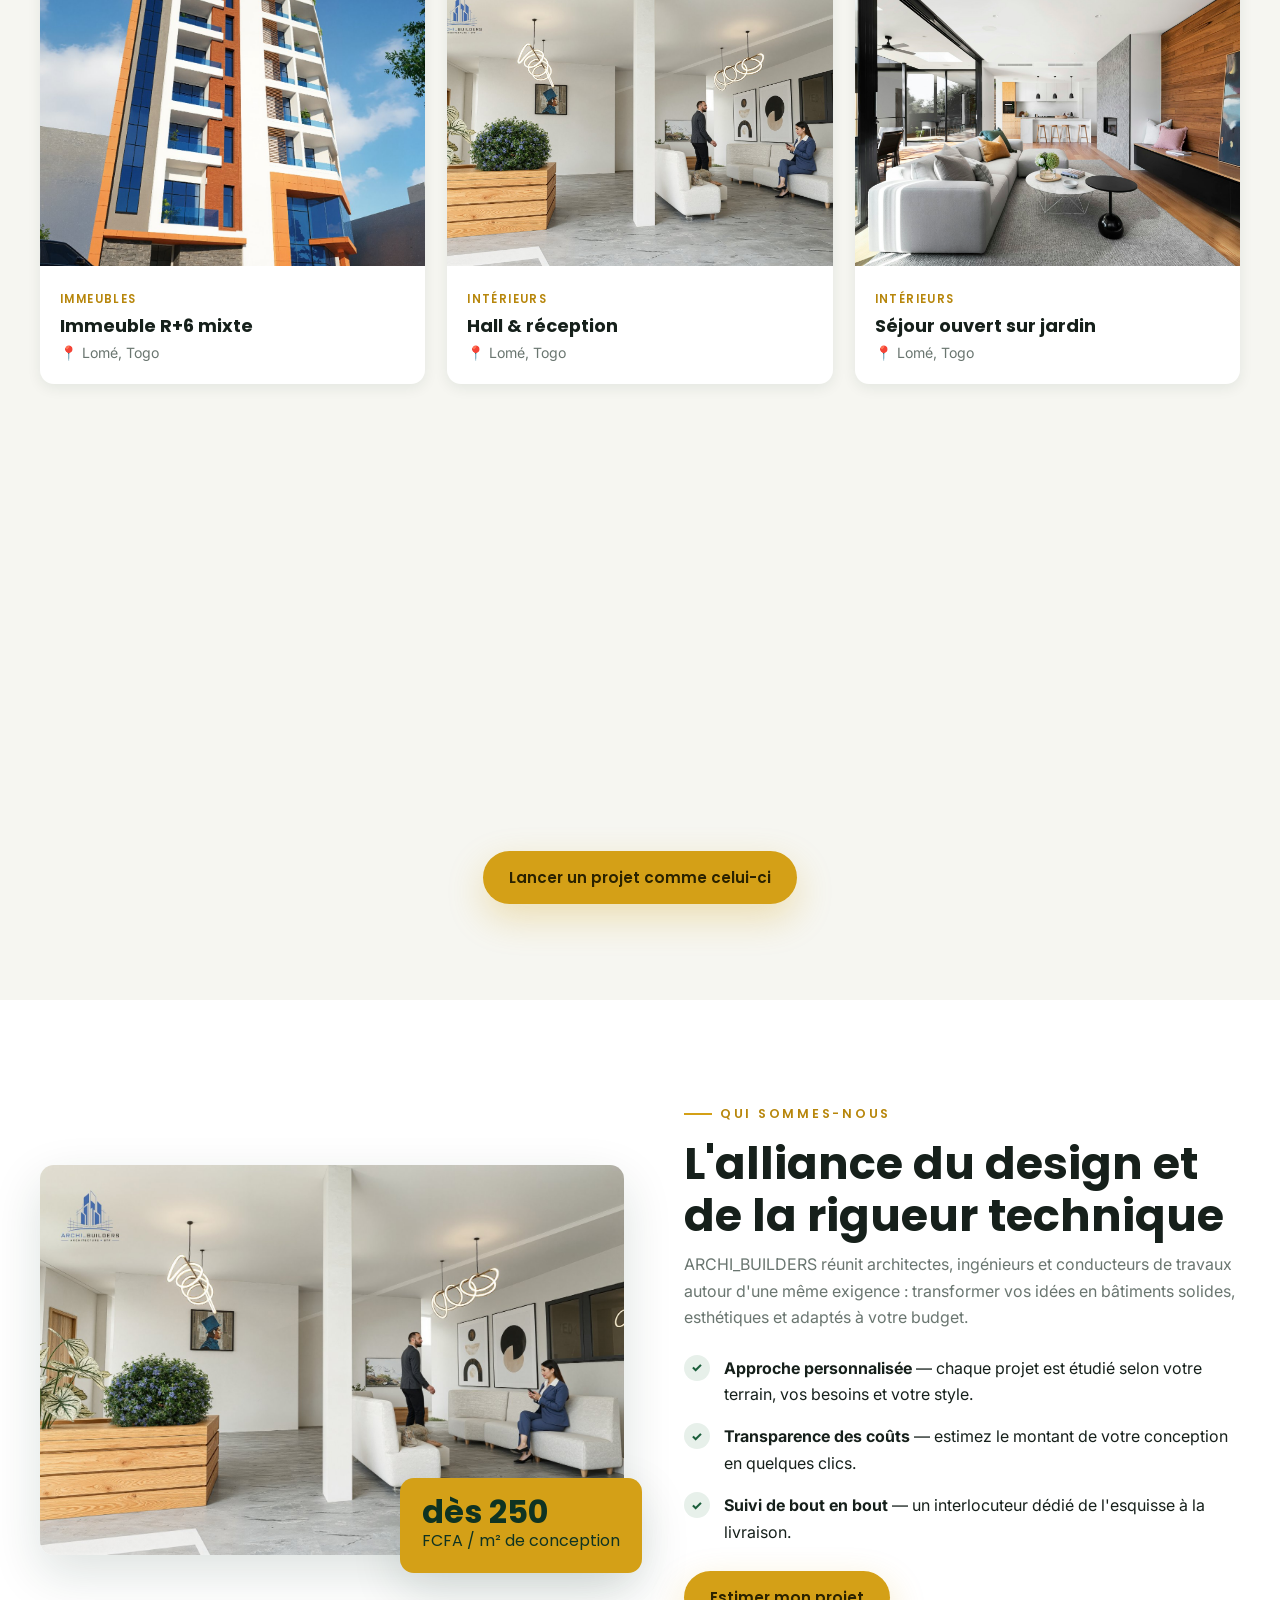
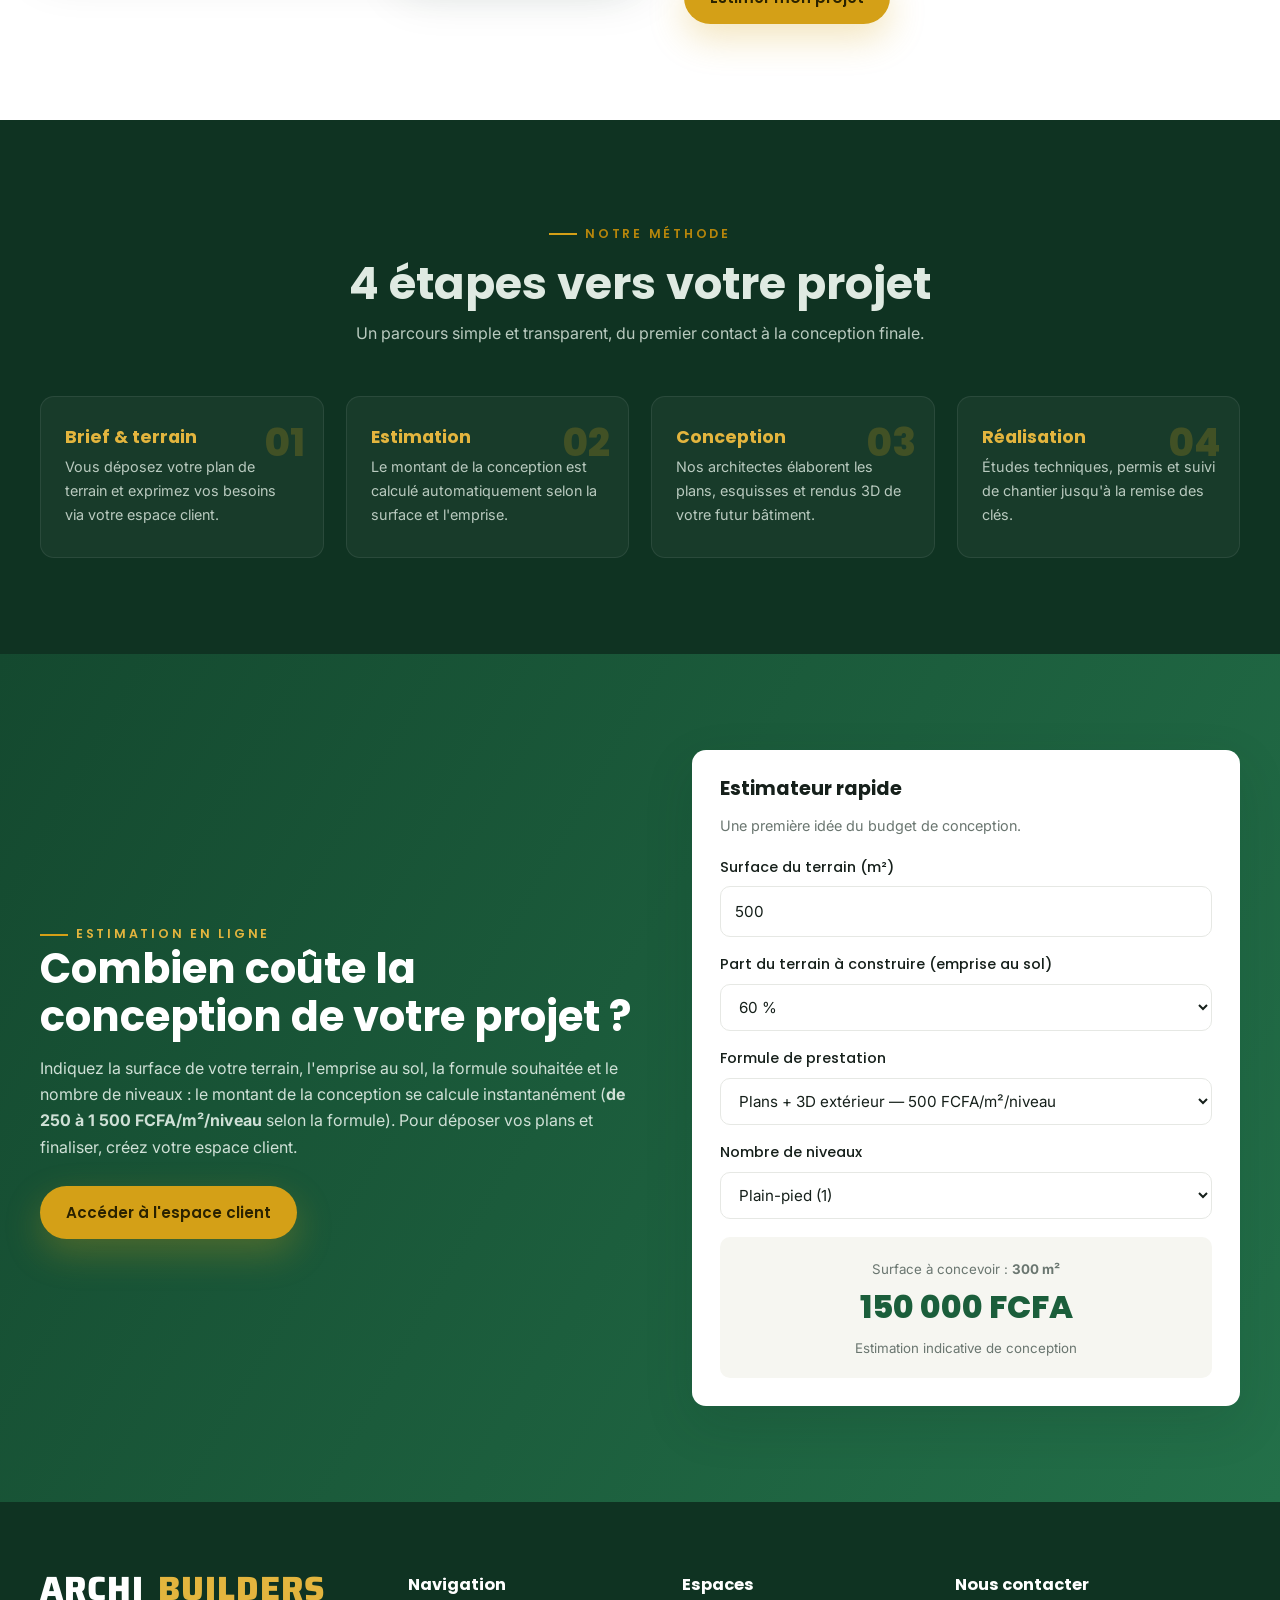
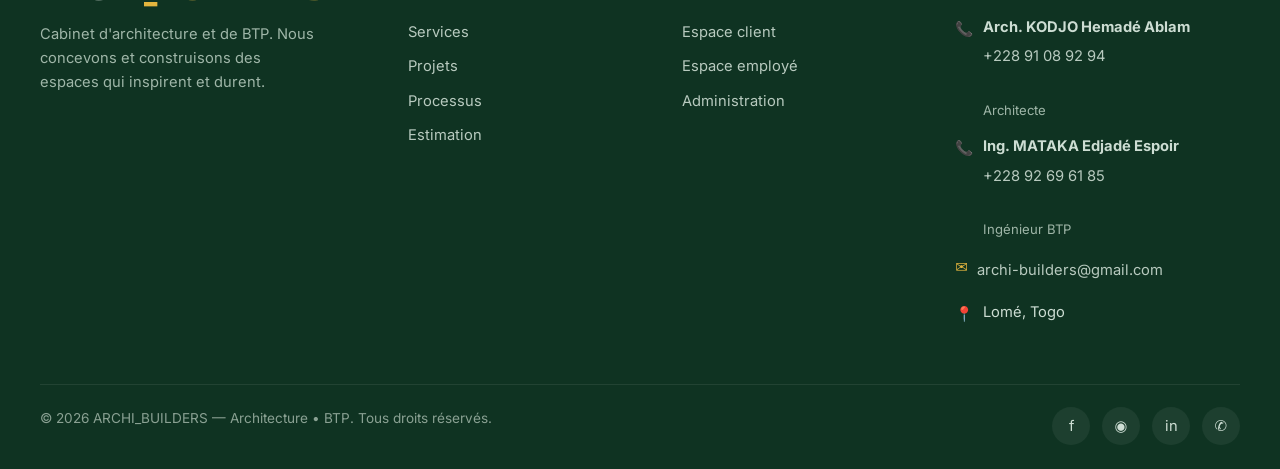
==== commit 48f661b3: "Tarification par formule + niveaux, téléchargement PDF du détail, liste direction complète, nom styl" ====
--- a/index.html
+++ b/index.html
@@ -200,7 +200,7 @@
     <div class="container about">
       <div class="about__media reveal">
         <img src="assets/images/render-interior.jpg" alt="Intérieur conçu par ARCHI_BUILDERS" loading="lazy" />
-        <div class="about__badge"><b>1500</b>FCFA / m² de conception</div>
+        <div class="about__badge"><b>dès 250</b>FCFA / m² de conception</div>
       </div>
       <div class="about__text reveal" data-d="1">
         <span class="eyebrow">Qui sommes-nous</span>
@@ -241,7 +241,7 @@
       <div class="reveal">
         <span class="eyebrow" style="color:var(--gold-400)">Estimation en ligne</span>
         <h2>Combien coûte la conception de votre projet&nbsp;?</h2>
-        <p>Indiquez la surface de votre terrain et la part que vous souhaitez construire. Le montant de la conception se calcule instantanément, sur la base de <b>1&nbsp;500&nbsp;FCFA le m²</b>. Pour déposer vos plans et finaliser, créez votre espace client.</p>
+        <p>Indiquez la surface de votre terrain, l'emprise au sol, la formule souhaitée et le nombre de niveaux : le montant de la conception se calcule instantanément (<b>de 250 à 1&nbsp;500&nbsp;FCFA/m²/niveau</b> selon la formule). Pour déposer vos plans et finaliser, créez votre espace client.</p>
         <a href="portail.html" class="btn btn--gold">Accéder à l'espace client</a>
       </div>
       <div class="mini-calc reveal" data-d="1">
@@ -265,6 +265,25 @@
             <option value="100">100 % (toute la surface)</option>
           </select>
         </div>
+        <div class="field">
+          <label for="mFormule">Formule de prestation</label>
+          <select class="select" id="mFormule">
+            <option value="plans2d">Plans 2D — 250 FCFA/m²/niveau</option>
+            <option value="plans3d" selected>Plans + 3D extérieur — 500 FCFA/m²/niveau</option>
+            <option value="video">Plans + 3D + vidéo — 750 FCFA/m²/niveau</option>
+            <option value="complet">Pack complet + permis — 1 500 FCFA/m²/niveau</option>
+          </select>
+        </div>
+        <div class="field">
+          <label for="mLevels">Nombre de niveaux</label>
+          <select class="select" id="mLevels">
+            <option value="1">Plain-pied (1)</option>
+            <option value="2">R+1 (2)</option>
+            <option value="3">R+2 (3)</option>
+            <option value="4">R+3 (4)</option>
+            <option value="6">R+5 et plus</option>
+          </select>
+        </div>
         <div class="result">
           <small>Surface à concevoir : <b id="mBuilt">300 m²</b></small>
           <div class="amount" id="mAmount">450 000 FCFA</div>
--- a/css/style.css
+++ b/css/style.css
@@ -2,6 +2,7 @@
    ARCHI_BUILDERS — Feuille de style principale
    Charte : Vert forêt + Or  (identité du logo)
    ===================================================================== */
+@import url('https://fonts.googleapis.com/css2?family=Saira:wght@500;600;700;800&display=swap');
 
 /* ----------  Variables de marque  ---------- */
 :root {
@@ -157,15 +158,15 @@
 .hero__brand { display: flex; flex-direction: column; align-items: flex-start; gap: 6px; margin-bottom: 20px; }
 .hero__logo { height: 104px; width: auto; filter: drop-shadow(0 8px 22px rgba(0,0,0,.45)); }
 .hero__name {
-  font-family: "UnifrakturCook", "Poppins", serif; font-weight: 700;
-  font-size: clamp(3.2rem, 9.5vw, 7rem); line-height: 1;
-  text-shadow: 0 4px 26px rgba(0,0,0,.55); letter-spacing: 1px;
-}
-.hero__name .hn-a { color: #f5f0e2; }
+  font-family: "Saira", "Poppins", sans-serif; font-weight: 800;
+  font-size: clamp(3rem, 8.5vw, 6.2rem); line-height: 1; text-transform: uppercase;
+  text-shadow: 0 4px 26px rgba(0,0,0,.55); letter-spacing: 2px;
+}
+.hero__name .hn-a { color: #ffffff; }
 .hero__name .hn-b { color: var(--gold-400); }
 
 /* Logo texte (visible sur fonds sombres : ARCHI blanc + _BUILDERS doré) */
-.brandmark { font-family: var(--ff-head); font-weight: 800; letter-spacing: .5px; line-height: 1; display: inline-block; }
+.brandmark { font-family: "Saira", var(--ff-head); font-weight: 800; letter-spacing: 1px; line-height: 1; display: inline-block; text-transform: uppercase; }
 .brandmark .a { color: #ffffff; }
 .brandmark .b { color: var(--gold-400); }
 .hero__badge {
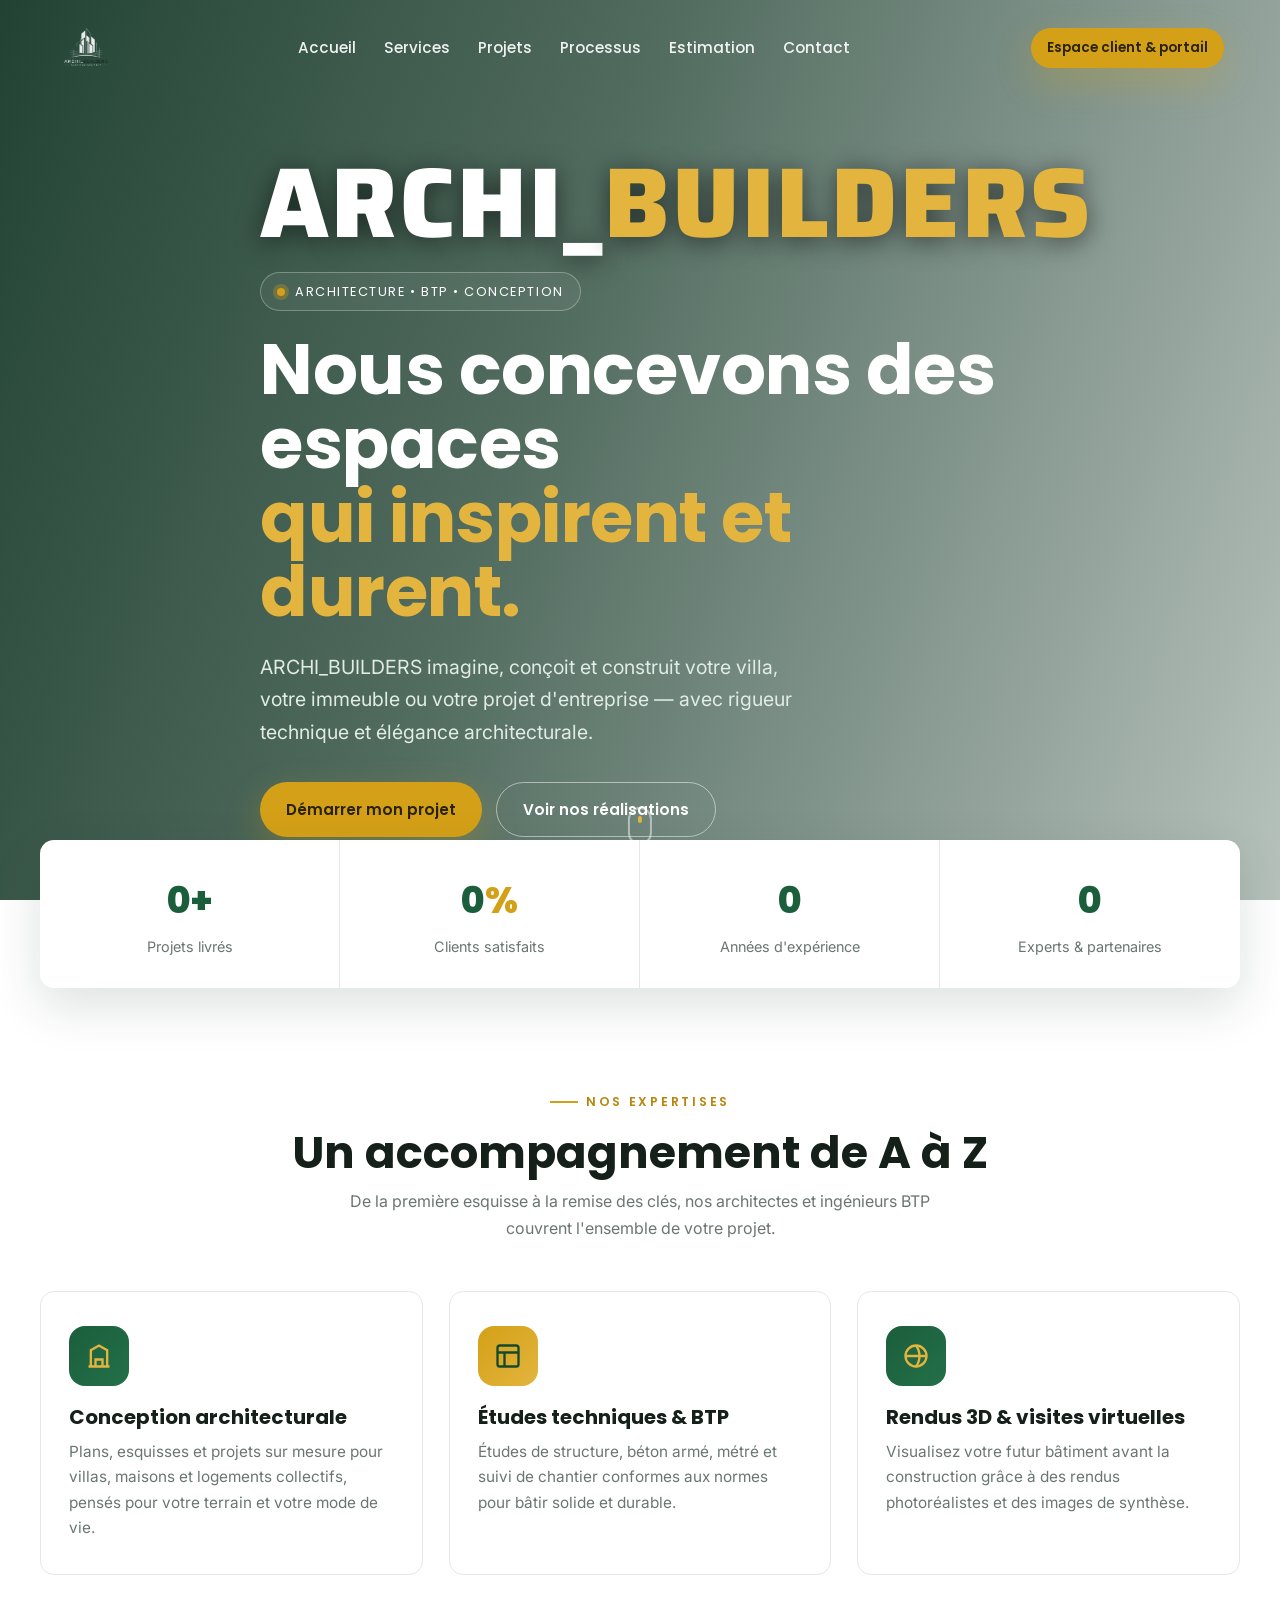
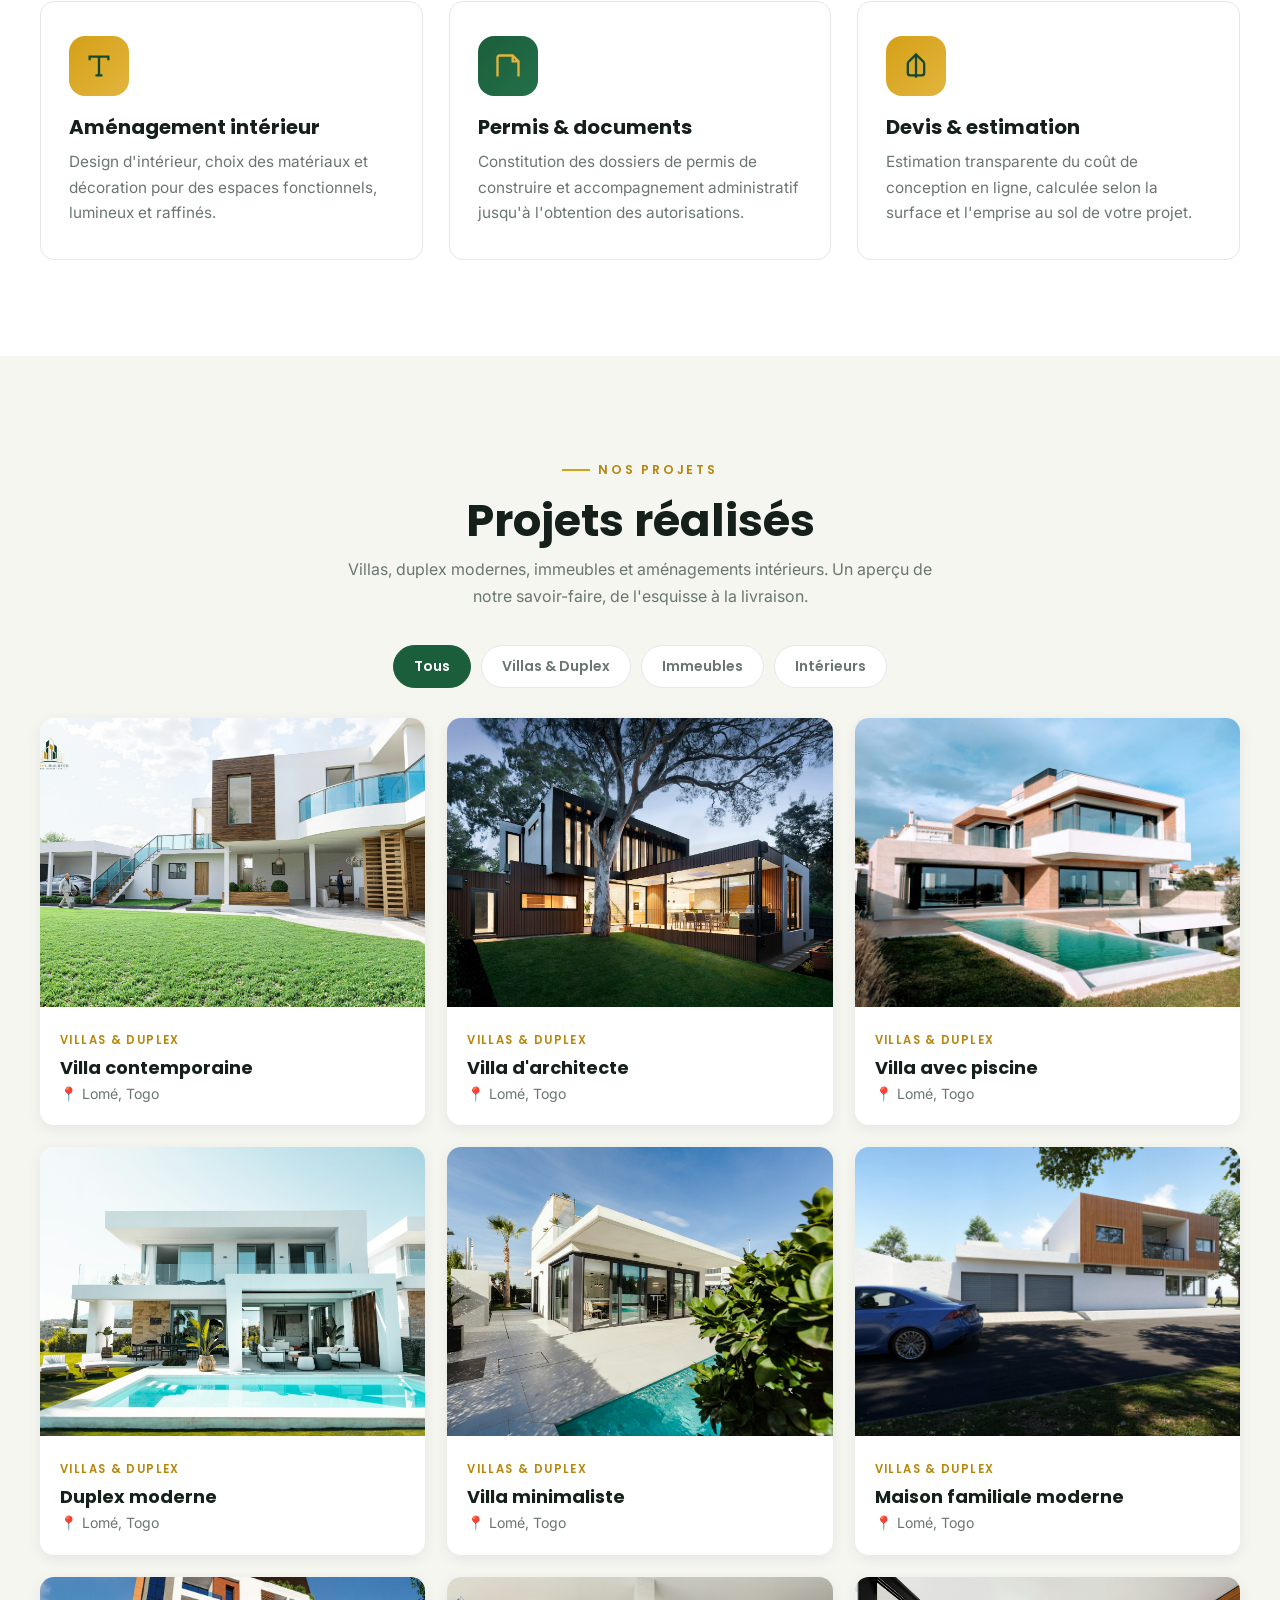
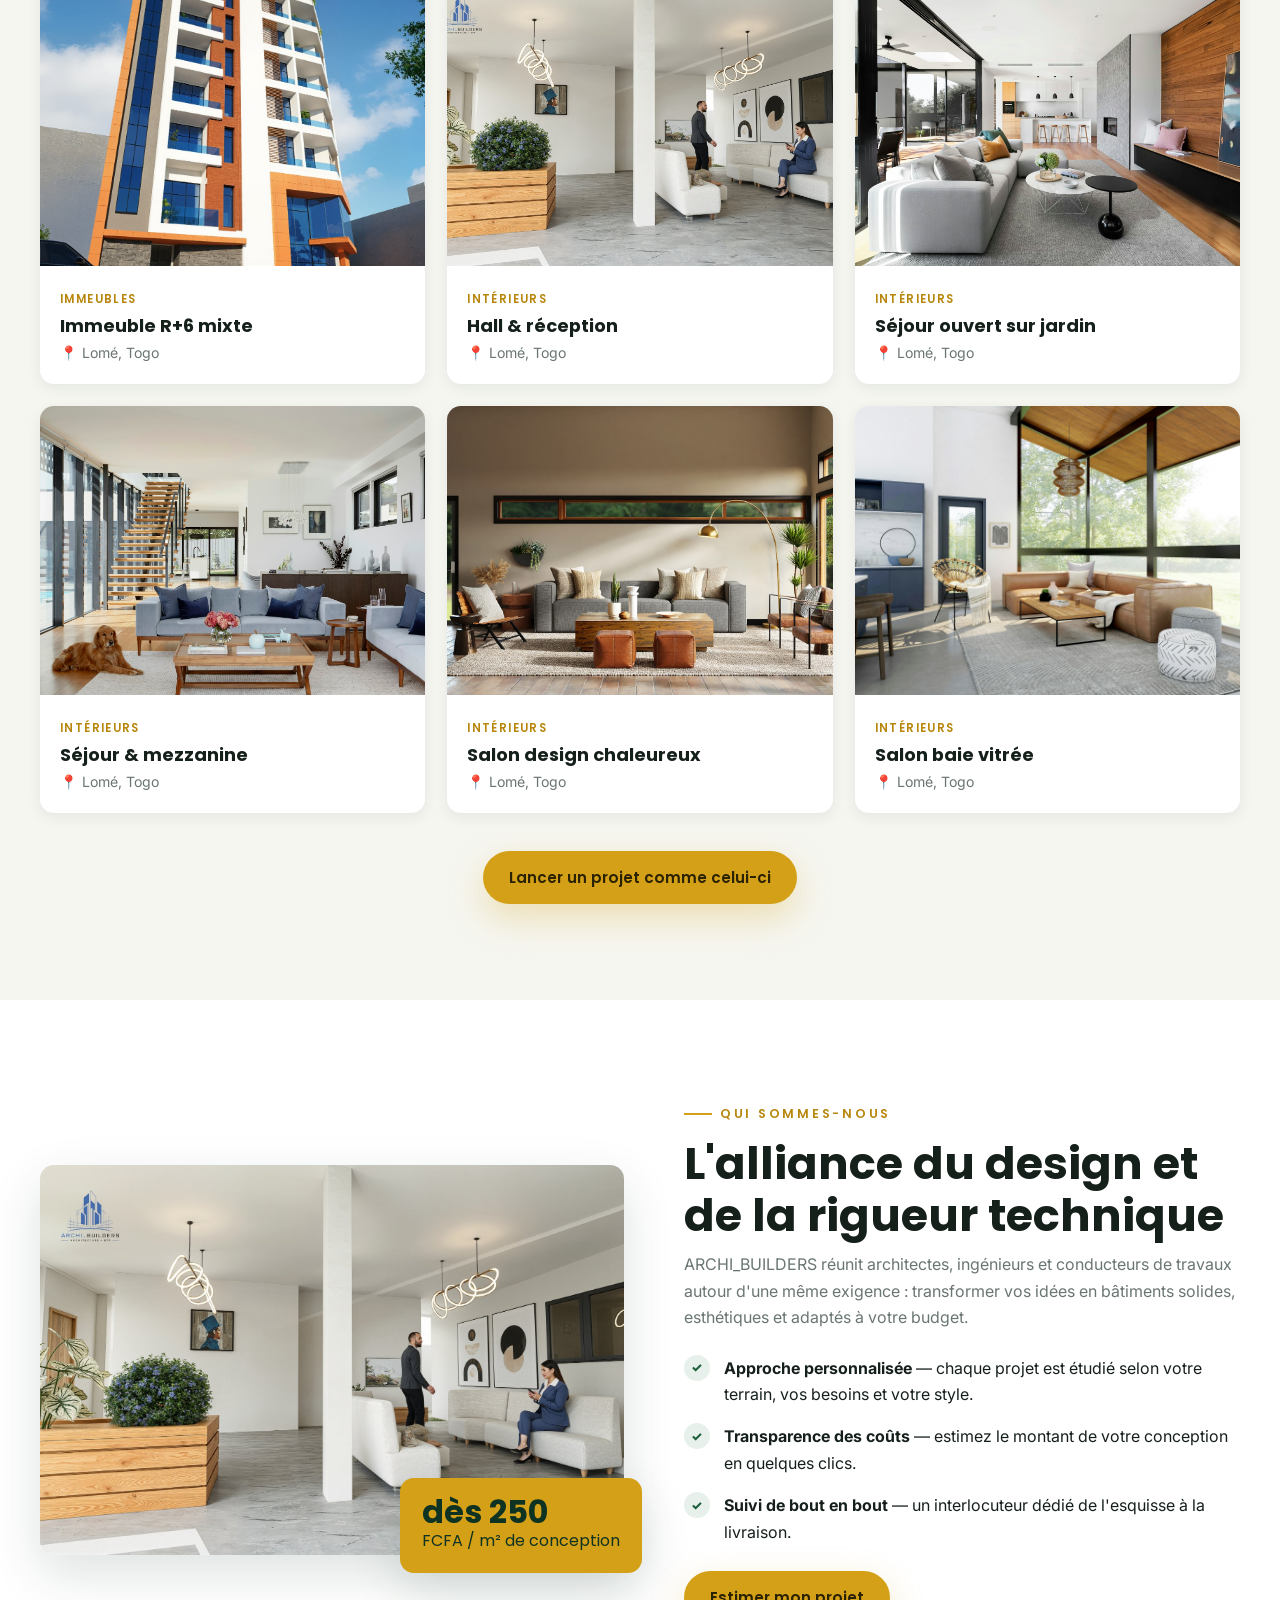
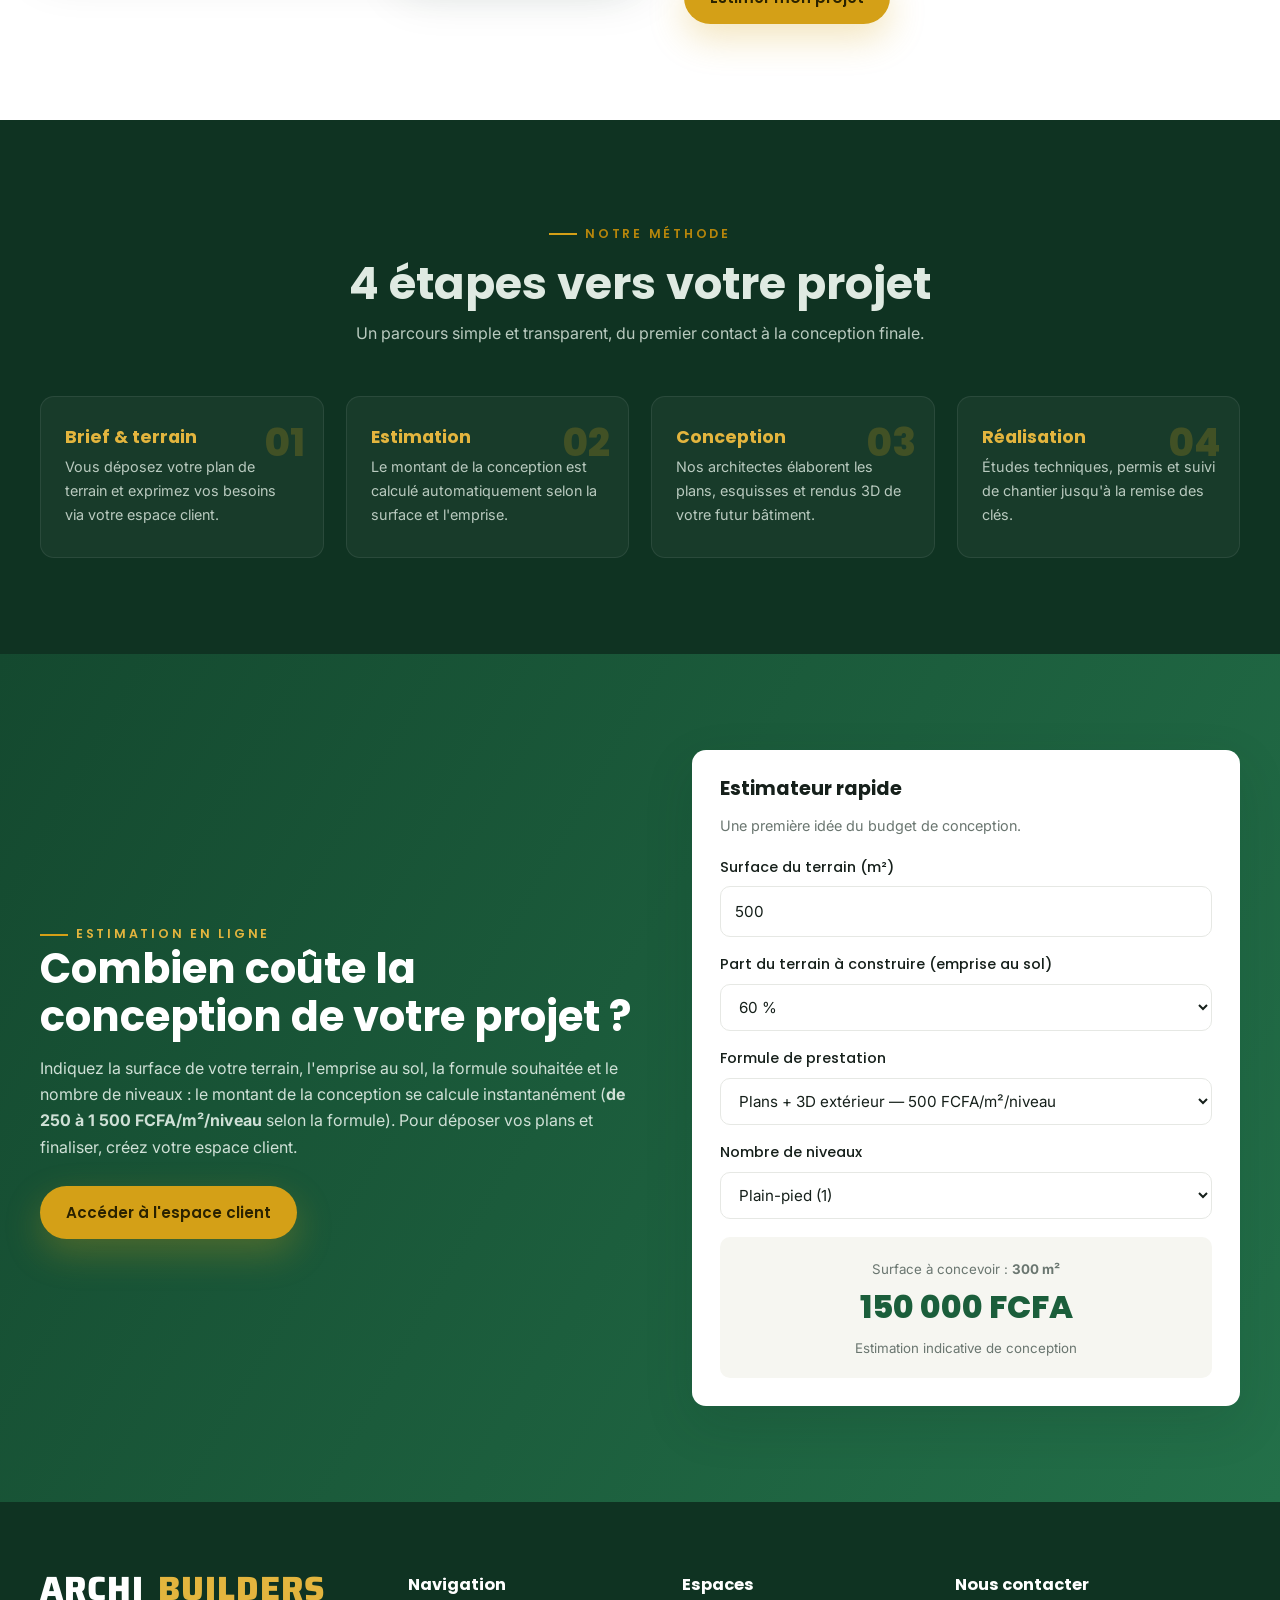
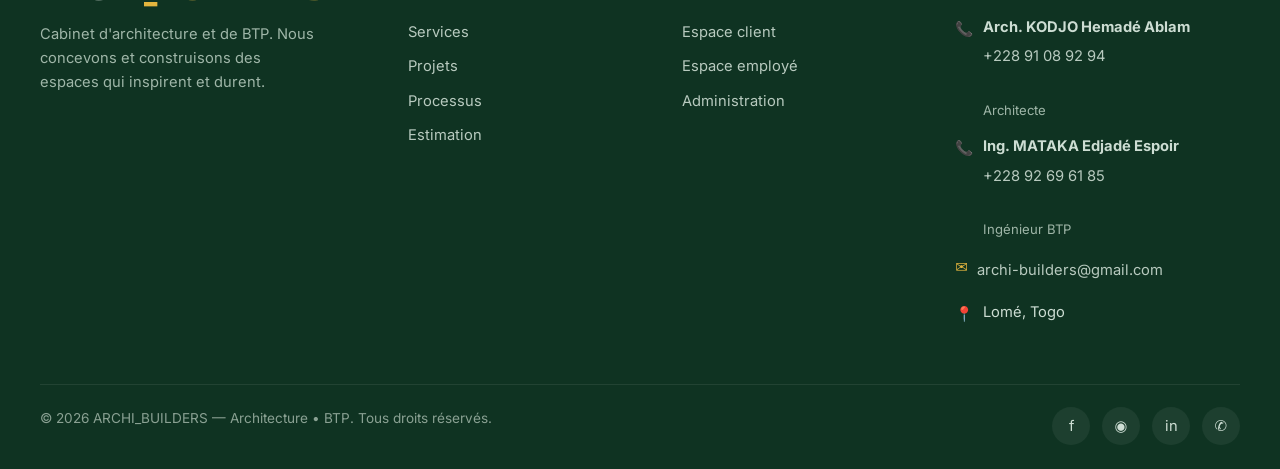
==== commit 971e7768: "Système anti-cache (scripts toujours à jour) + licence droits réservés Co-Authored-By: Claude Opus 4" ====
--- a/index.html
+++ b/index.html
@@ -338,7 +338,14 @@
     <img src="" alt="Aperçu" id="lbImg" />
   </div>
 
-  <script src="js/data.js"></script>
-  <script src="js/main.js"></script>
+  <script>
+    /* Anti-cache : charge toujours la dernière version des scripts */
+    (function () {
+      var v = Date.now();
+      ["js/data.js", "js/main.js"].forEach(function (f) {
+        var s = document.createElement("script"); s.src = f + "?v=" + v; s.async = false; document.head.appendChild(s);
+      });
+    })();
+  </script>
 </body>
 </html>
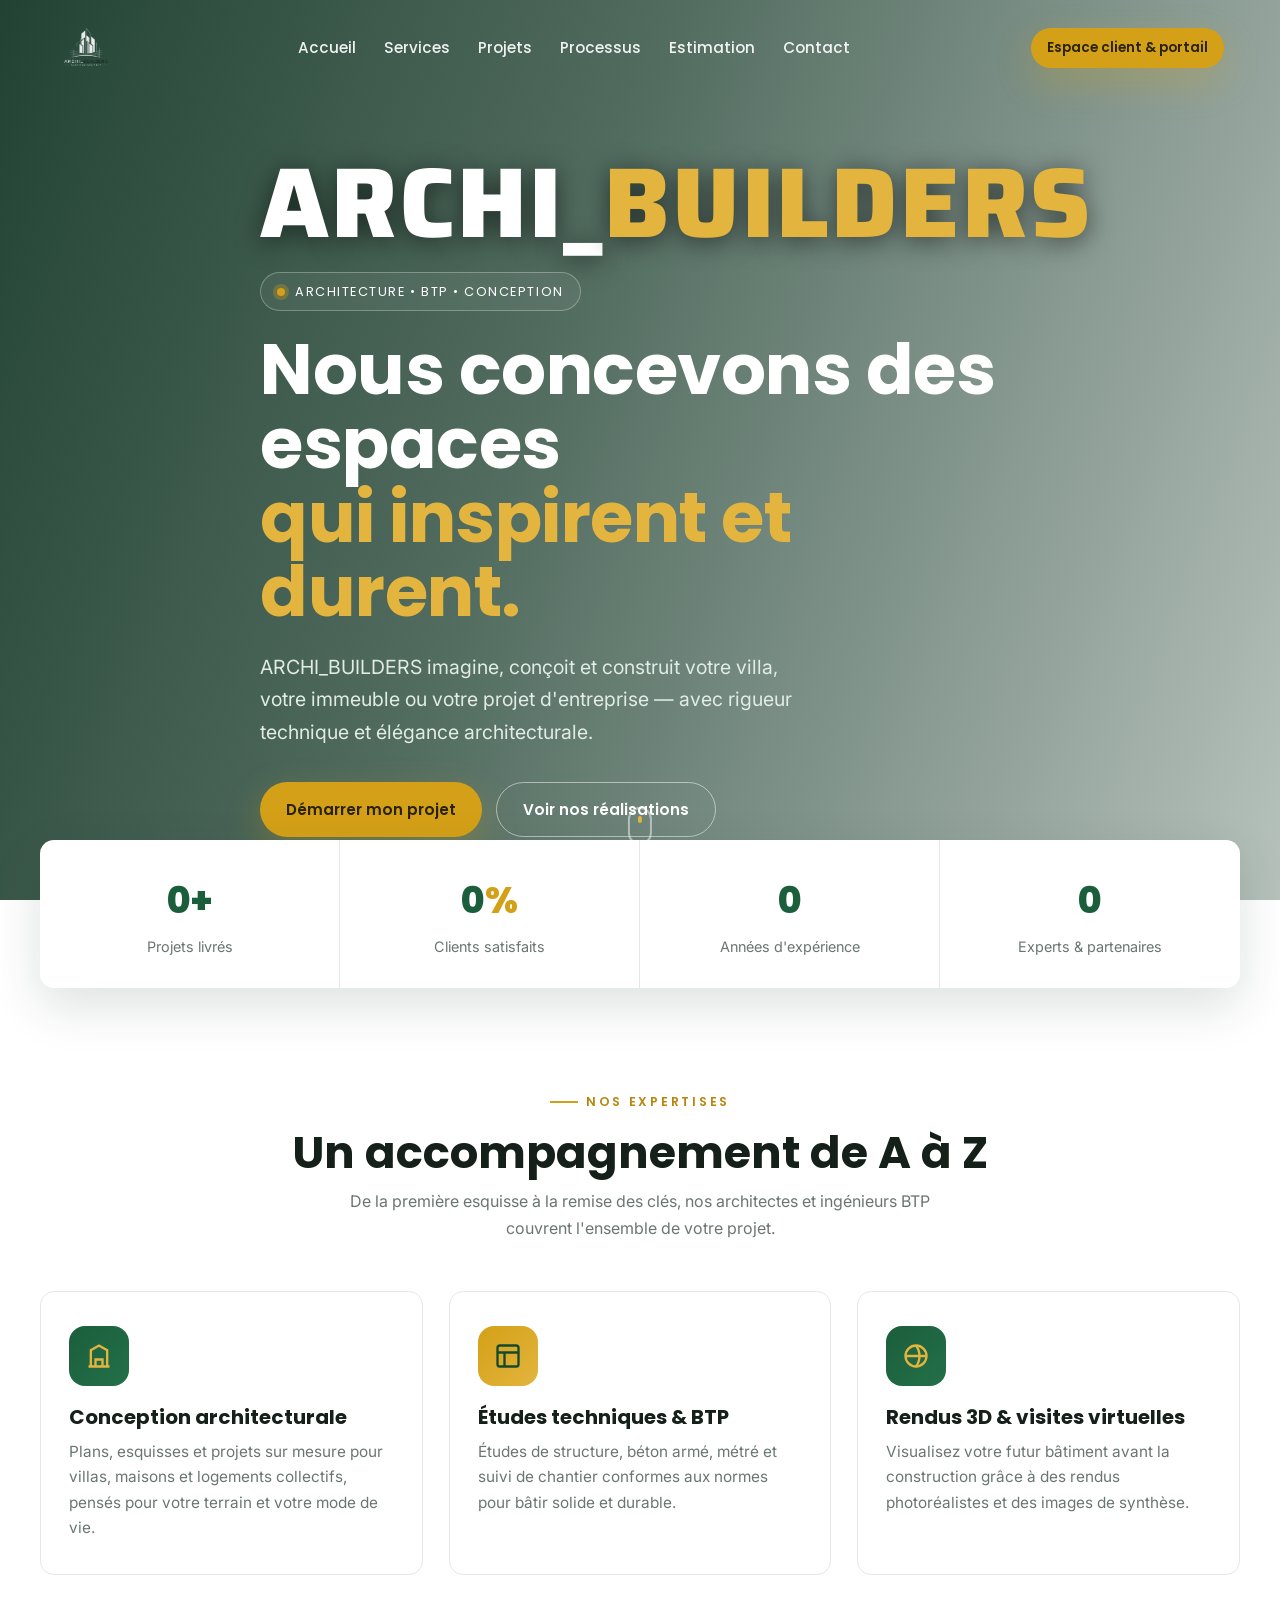
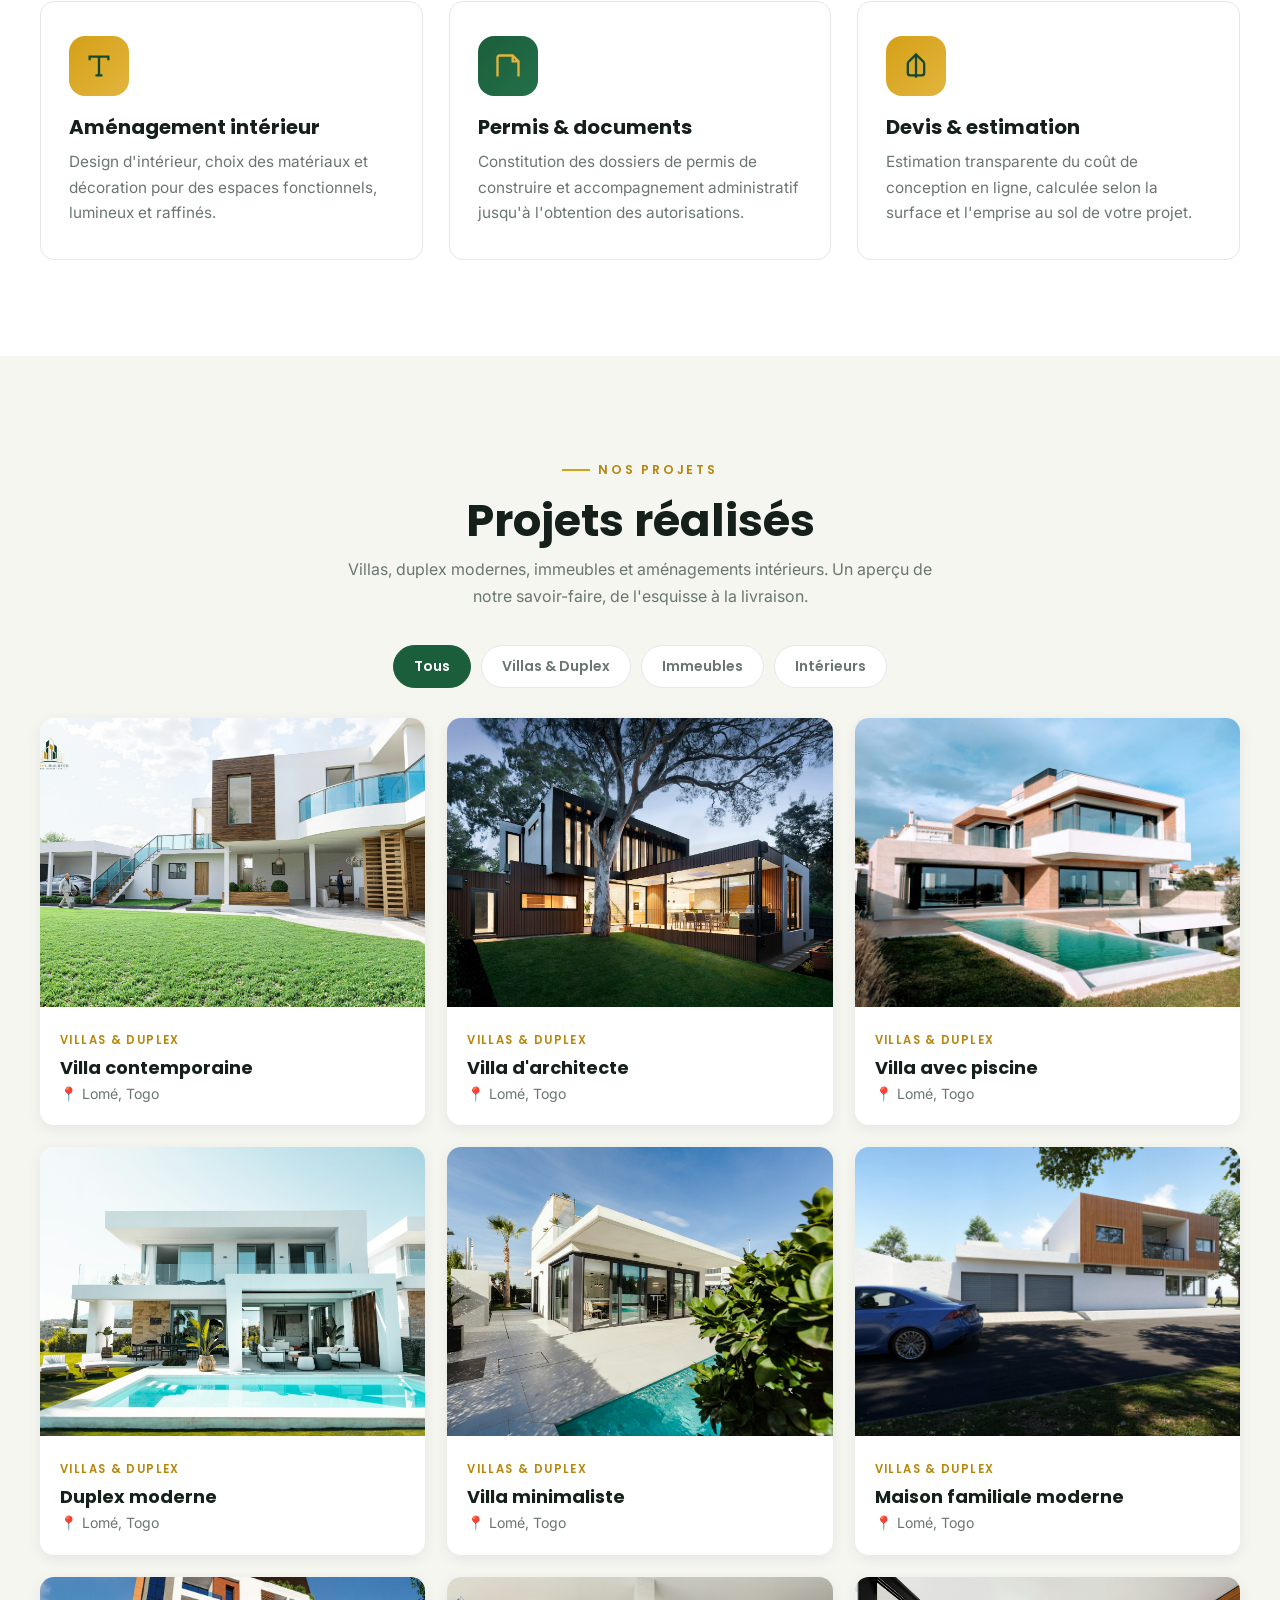
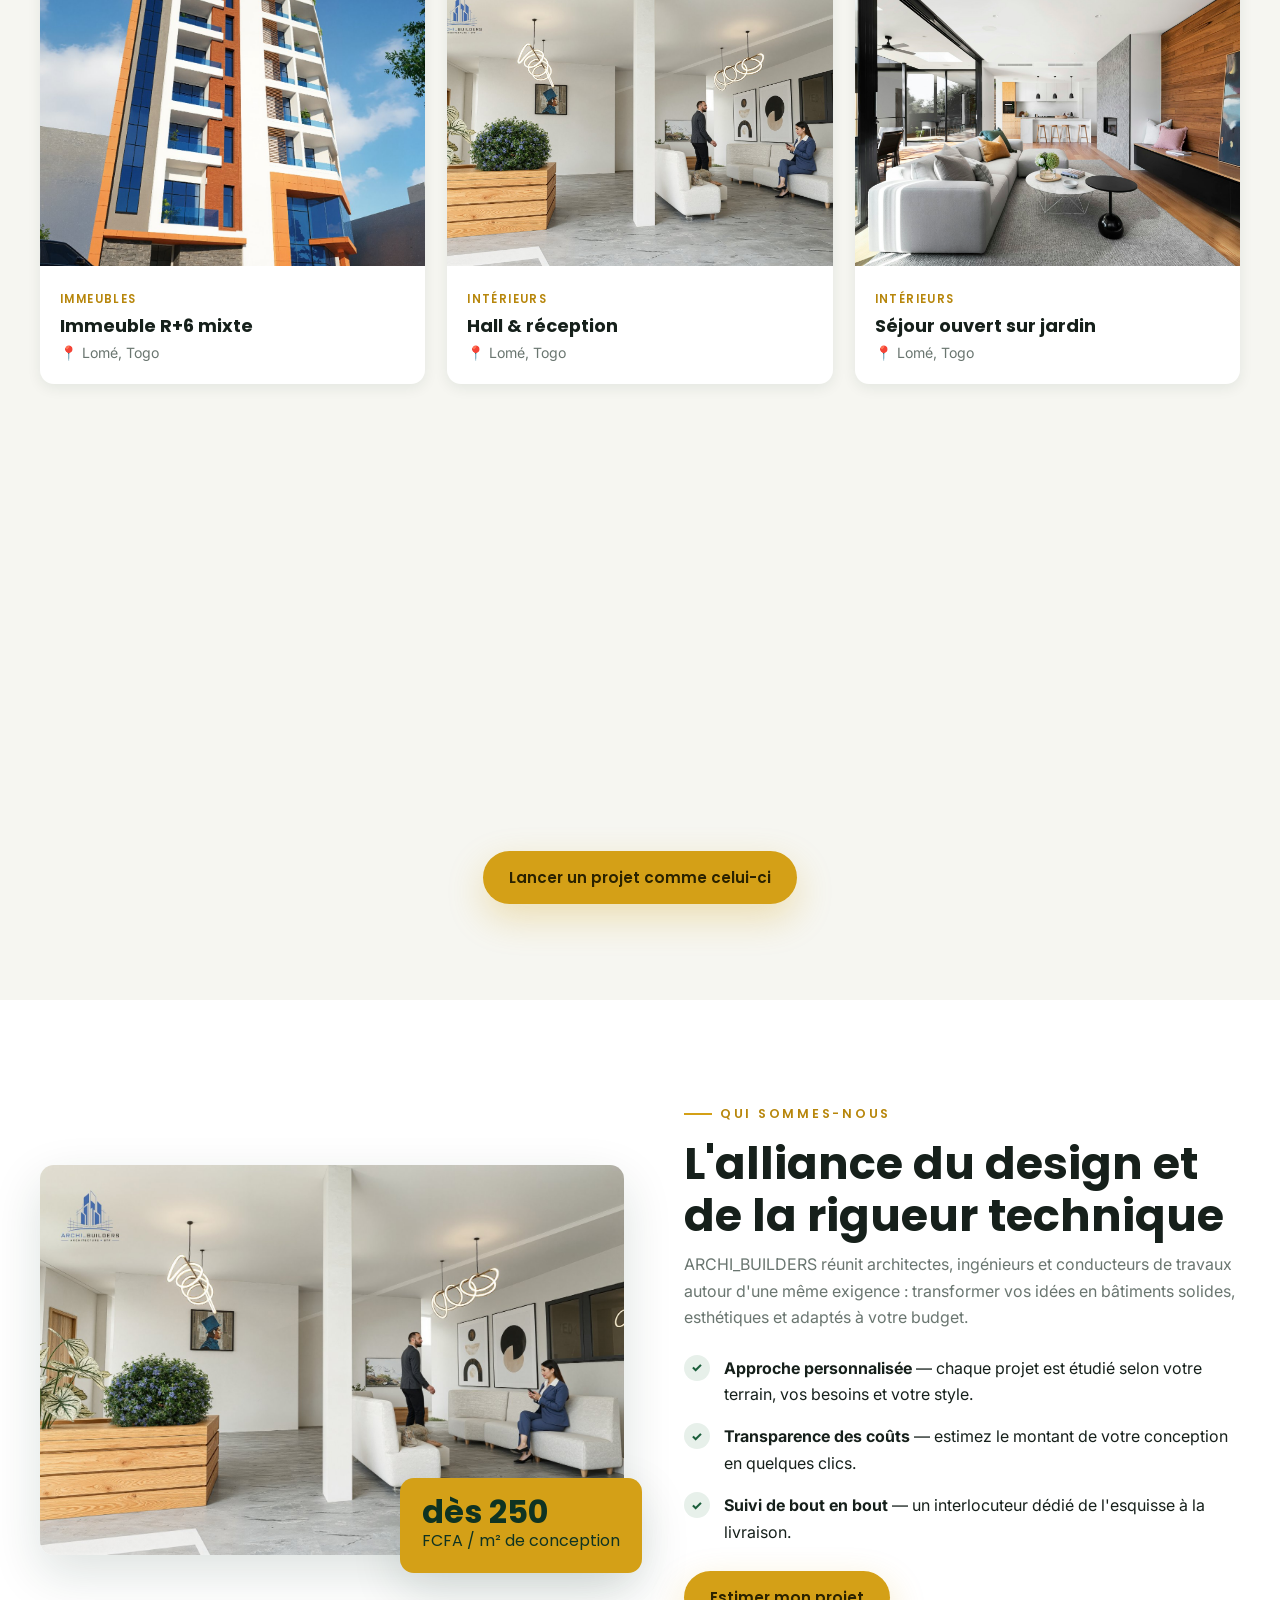
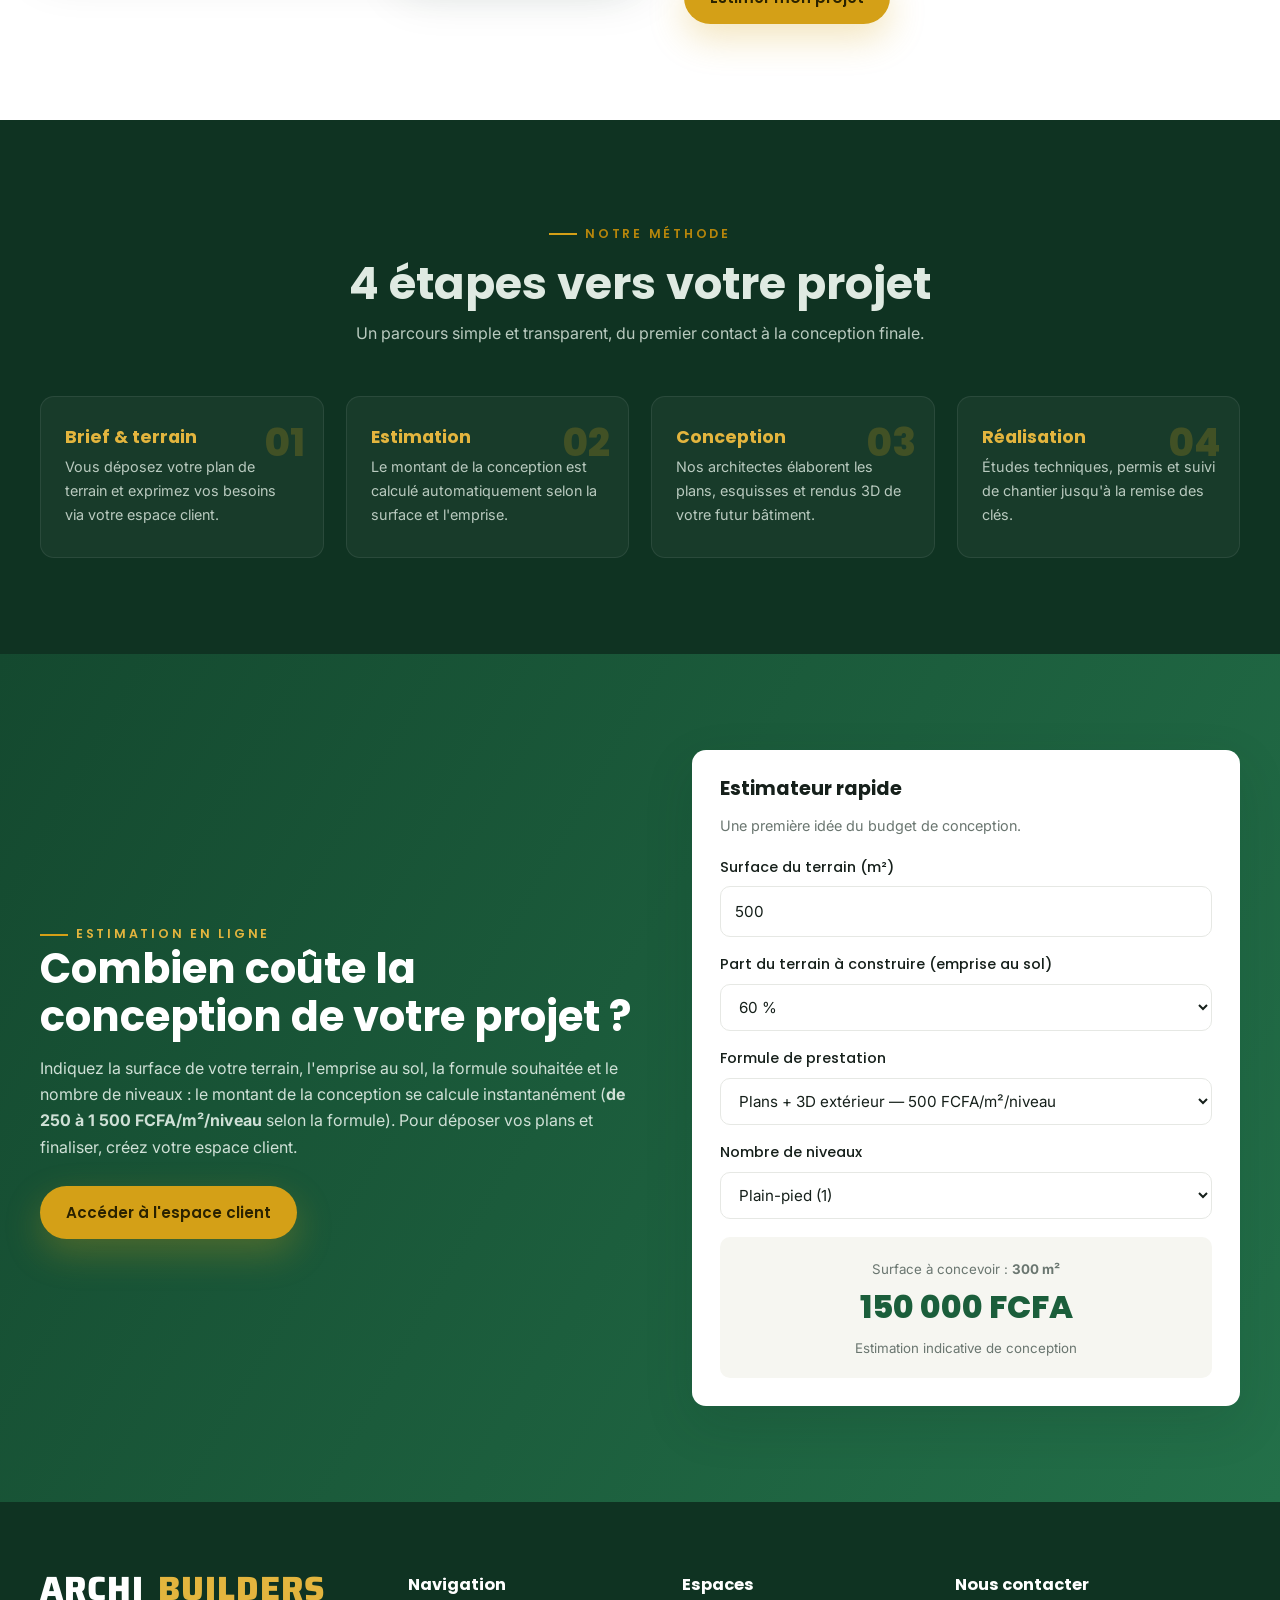
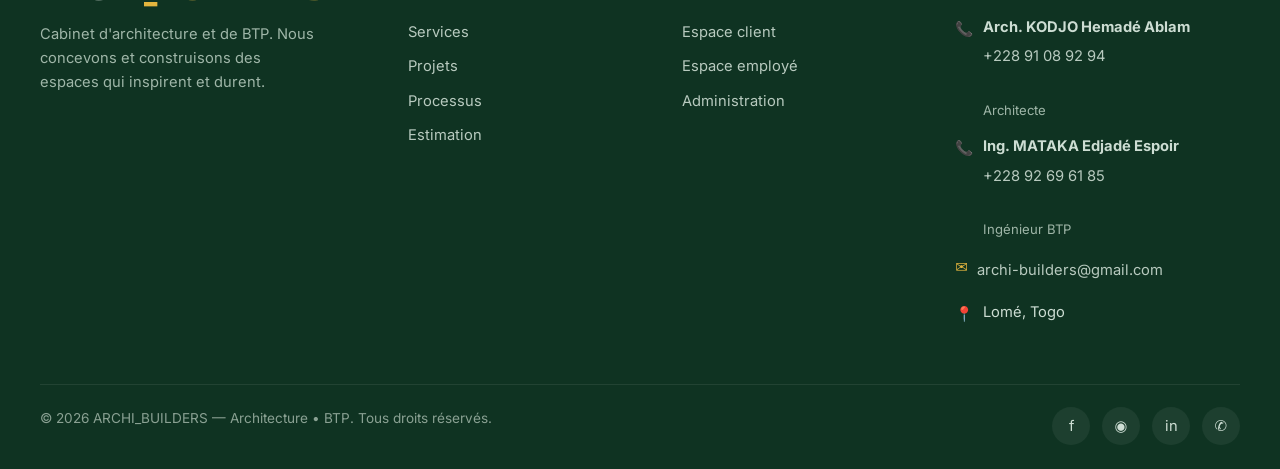
==== commit b6762a11: "Gestion des images/vidéos du site (DT/DG/communication) + galerie d'accueil dynamique Co-Authored-By" ====
--- a/index.html
+++ b/index.html
@@ -338,11 +338,12 @@
     <img src="" alt="Aperçu" id="lbImg" />
   </div>
 
+  <script src="https://cdn.jsdelivr.net/npm/@supabase/supabase-js@2"></script>
   <script>
     /* Anti-cache : charge toujours la dernière version des scripts */
     (function () {
       var v = Date.now();
-      ["js/data.js", "js/main.js"].forEach(function (f) {
+      ["js/config.js", "js/data.js", "js/db.js", "js/main.js"].forEach(function (f) {
         var s = document.createElement("script"); s.src = f + "?v=" + v; s.async = false; document.head.appendChild(s);
       });
     })();
